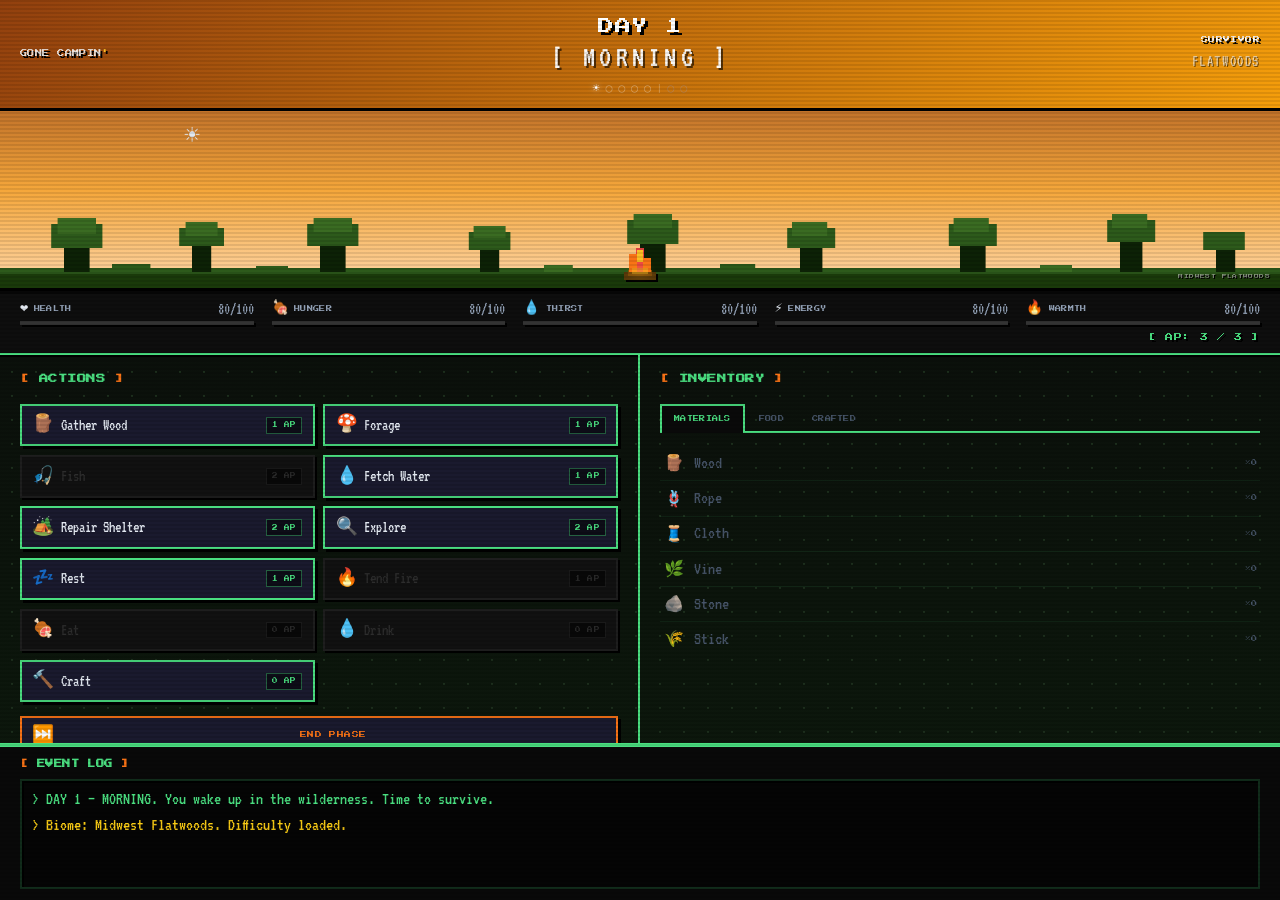
==== game.html @ c3da2e30 "Add pixel art scene banner between sky banner and stat bars Adds a 180px game-scene div showing biom" ====
<!DOCTYPE html>
<html lang="en">
<head>
  <meta charset="UTF-8" />
  <meta name="viewport" content="width=device-width, initial-scale=1.0" />
  <meta name="description" content="Gone Campin' — survive the wilderness, build a Signal Fire, get rescued." />
  <title>Gone Campin' — Survive</title>
  <link rel="stylesheet" href="styles.css" />
  <style>
    /* =========================================================
       GAME LAYOUT — page fills the viewport, no body scroll
       ========================================================= */
    html, body { height: 100%; overflow: hidden; }

    .game-shell {
      display: grid;
      grid-template-rows: auto auto auto 1fr auto;
      height: 100vh;
      overflow: hidden;
    }

    /* ── 1. SKY BANNER ──────────────────────────────────────── */
    #sky-banner {
      display: grid;
      grid-template-columns: 1fr auto 1fr;
      align-items: center;
      gap: 1rem;
      padding: 0.85rem 1.25rem;
      transition: background 1.5s ease;
      border-bottom: 3px solid #000;
      box-shadow: 0 3px 0 rgba(0,0,0,0.6);
      flex-shrink: 0;
    }

    .phase-morning   { background: linear-gradient(135deg, #92400e 0%, #f59e0b 100%); }
    .phase-afternoon { background: linear-gradient(135deg, #1d4ed8 0%, #3b82f6 100%); }
    .phase-dusk      { background: linear-gradient(135deg, #9a3412 0%, #ea580c 100%); }
    .phase-night     { background: linear-gradient(135deg, #020617 0%, #0f172a 100%); }

    .banner-left {
      display: flex;
      flex-direction: column;
      gap: 0.15rem;
    }

    .banner-game-title {
      font-family: var(--font-pixel);
      font-size: 0.45rem;
      color: rgba(255,255,255,0.85);
      text-shadow: 2px 2px 0 #000;
      line-height: 2;
      letter-spacing: 0.06em;
    }

    .banner-game-title .flame {
      color: #fbbf24;
    }

    .banner-center {
      text-align: center;
    }

    #day-counter {
      font-family: var(--font-pixel);
      font-size: clamp(0.65rem, 1.8vw, 1rem);
      color: #fff;
      text-shadow: 3px 3px 0 #000;
      line-height: 1.6;
      letter-spacing: 0.06em;
    }

    #phase-label {
      font-family: var(--font-terminal);
      font-size: clamp(1.3rem, 3vw, 1.9rem);
      color: rgba(255,255,255,0.95);
      letter-spacing: 0.14em;
      text-shadow: 2px 2px 0 rgba(0,0,0,0.6);
      line-height: 1.2;
      margin-bottom: 0.4rem;
    }

    /* Phase arc — 7 dots */
    .phase-arc {
      display: flex;
      align-items: center;
      justify-content: center;
      gap: 0.35rem;
    }

    .arc-dot {
      font-size: 0.75rem;
      line-height: 1;
      color: rgba(255,255,255,0.35);
      transition: color 0.4s, text-shadow 0.4s;
      user-select: none;
    }

    .arc-dot.active {
      color: #fff;
      text-shadow: 0 0 6px rgba(255,255,255,0.7);
    }

    .arc-dot--night {
      color: rgba(148, 163, 220, 0.3);
    }

    .arc-dot--night.active {
      color: #c7d2fe;
      text-shadow: 0 0 8px rgba(199, 210, 254, 0.6);
    }

    .arc-separator {
      color: rgba(255,255,255,0.25);
      font-size: 0.75rem;
      line-height: 1;
      font-family: var(--font-terminal);
      user-select: none;
    }

    .banner-right {
      display: flex;
      flex-direction: column;
      align-items: flex-end;
      gap: 0.1rem;
    }

    #survivor-display {
      font-family: var(--font-pixel);
      font-size: 0.42rem;
      color: #fff;
      text-shadow: 2px 2px 0 #000;
      line-height: 2;
      letter-spacing: 0.06em;
    }

    #biome-display {
      font-family: var(--font-terminal);
      font-size: 1rem;
      color: rgba(255,255,255,0.65);
      letter-spacing: 0.1em;
      text-shadow: 1px 1px 0 rgba(0,0,0,0.5);
    }

    /* ── 2. STAT BARS ROW ───────────────────────────────────── */
    .stats-row {
      background: #0e0e0e;
      border-bottom: 2px solid var(--border-green);
      box-shadow: 0 2px 0 #000;
      padding: 0.65rem 1.25rem 0.5rem;
      display: flex;
      flex-direction: column;
      gap: 0.3rem;
      flex-shrink: 0;
    }

    .stats-bars {
      display: grid;
      grid-template-columns: repeat(5, 1fr);
      gap: 0.6rem 1.1rem;
    }

    .stat-item {
      display: flex;
      flex-direction: column;
      gap: 0.22rem;
    }

    .stat-item__header {
      display: flex;
      align-items: center;
      gap: 0.35rem;
    }

    .stat-item__icon {
      font-size: 0.85rem;
      line-height: 1;
      flex-shrink: 0;
    }

    .stat-item__label {
      font-family: var(--font-pixel);
      font-size: 0.38rem;
      color: var(--text-muted);
      letter-spacing: 0.05em;
      line-height: 2;
      flex: 1;
    }

    .stat-item__value {
      font-family: var(--font-terminal);
      font-size: 1rem;
      color: var(--text-muted);
      white-space: nowrap;
      line-height: 1;
    }

    /* Critical state: flashing bar + red value */
    .stat-critical .stat-bar__fill {
      animation: stat-flash 0.5s steps(1) infinite;
    }

    .stat-critical .stat-item__value {
      color: var(--pixel-red);
      animation: stat-flash 0.5s steps(1) infinite;
    }

    @keyframes stat-flash {
      0%, 100% { opacity: 1; }
      50%       { opacity: 0.2; }
    }

    /* AP Counter */
    .ap-row {
      display: flex;
      justify-content: flex-end;
      align-items: center;
      gap: 0.75rem;
    }

    #ap-counter {
      font-family: var(--font-pixel);
      font-size: 0.5rem;
      color: var(--pixel-green);
      letter-spacing: 0.08em;
      line-height: 2;
      text-shadow: 2px 2px 0 #000;
    }

    /* ── 3. MAIN GAME AREA ──────────────────────────────────── */
    .game-main {
      display: grid;
      grid-template-columns: 1fr 1fr;
      min-height: 0; /* allow shrink inside grid */
      border-bottom: 2px solid var(--border-green);
      overflow: hidden;
    }

    .actions-panel,
    .inventory-panel {
      padding: 1rem 1.25rem;
      overflow-y: auto;
    }

    .actions-panel {
      border-right: 2px solid var(--border-green);
    }

    /* Custom scrollbar */
    .actions-panel::-webkit-scrollbar,
    .inventory-panel::-webkit-scrollbar {
      width: 4px;
    }

    .actions-panel::-webkit-scrollbar-track,
    .inventory-panel::-webkit-scrollbar-track {
      background: #0a0a0a;
    }

    .actions-panel::-webkit-scrollbar-thumb,
    .inventory-panel::-webkit-scrollbar-thumb {
      background: var(--pixel-green);
      border-radius: 0;
    }

    /* Panel headers */
    .panel-header {
      font-family: var(--font-pixel);
      font-size: 0.58rem;
      color: var(--pixel-green);
      line-height: 1.8;
      letter-spacing: 0.05em;
      margin-bottom: 1rem;
    }

    .panel-header::before { content: '[ '; color: var(--pixel-orange); }
    .panel-header::after  { content: ' ]'; color: var(--pixel-orange); }

    /* ── Action Buttons ─────────────────────────────────────── */
    .actions-grid {
      display: grid;
      grid-template-columns: 1fr 1fr;
      gap: 0.55rem;
    }

    .action-btn {
      background: var(--bg-card);
      border: 2px solid var(--border-green);
      border-radius: 0;
      color: var(--text-primary);
      cursor: pointer;
      font-family: var(--font-terminal);
      font-size: 1rem;
      padding: 0.55rem 0.65rem;
      box-shadow: 3px 3px 0 #000;
      transition: border-color 0.08s, box-shadow 0.08s, transform 0.07s;
      display: flex;
      align-items: center;
      gap: 0.4rem;
      text-align: left;
      width: 100%;
      position: relative;
    }

    .action-btn:hover:not(:disabled) {
      border-color: var(--pixel-orange);
      box-shadow: 3px 3px 0 var(--pixel-orange);
    }

    .action-btn:active:not(:disabled) {
      transform: translate(2px, 2px);
      box-shadow: 1px 1px 0 #000;
    }

    .action-btn:disabled {
      background: #111;
      color: #2d2d2d;
      border-color: #1e1e1e;
      box-shadow: 2px 2px 0 #000;
      cursor: not-allowed;
    }

    .action-btn__icon {
      font-size: 1.1rem;
      line-height: 1;
      flex-shrink: 0;
    }

    .action-btn__label {
      flex: 1;
      font-family: var(--font-terminal);
      font-size: 1rem;
      line-height: 1.3;
    }

    .action-btn__ap {
      font-family: var(--font-pixel);
      font-size: 0.35rem;
      background: rgba(0,0,0,0.5);
      color: var(--pixel-green);
      border: 1px solid rgba(74, 222, 128, 0.4);
      padding: 0.15rem 0.3rem;
      line-height: 1.8;
      white-space: nowrap;
      letter-spacing: 0.04em;
      flex-shrink: 0;
    }

    .action-btn:disabled .action-btn__ap {
      color: #2a2a2a;
      border-color: #1a1a1a;
    }

    /* Tooltip on disabled buttons */
    .action-btn[data-tooltip]:hover::after {
      content: attr(data-tooltip);
      position: absolute;
      bottom: calc(100% + 5px);
      left: 50%;
      transform: translateX(-50%);
      background: #0a0a0a;
      color: var(--pixel-orange);
      font-family: var(--font-terminal);
      font-size: 0.95rem;
      padding: 0.3rem 0.65rem;
      border: 1px solid var(--pixel-orange);
      white-space: nowrap;
      z-index: 100;
      pointer-events: none;
      line-height: 1.5;
    }

    /* Night-only badge */
    .action-btn__note {
      font-family: var(--font-terminal);
      font-size: 0.78rem;
      color: var(--text-dim);
      white-space: nowrap;
      line-height: 1;
    }

    /* ── Inventory Tabs ─────────────────────────────────────── */
    .inv-tabs {
      display: flex;
      border-bottom: 2px solid var(--border-green);
      margin-bottom: 0.85rem;
      gap: 0;
    }

    .inv-tab {
      font-family: var(--font-pixel);
      font-size: 0.38rem;
      padding: 0.45rem 0.75rem;
      color: var(--text-dim);
      cursor: pointer;
      background: transparent;
      border: 2px solid transparent;
      border-bottom: none;
      border-radius: 0;
      letter-spacing: 0.05em;
      line-height: 2;
      transition: color 0.1s, border-color 0.1s, background 0.1s;
      margin-bottom: -2px;
    }

    .inv-tab:hover:not(.active) {
      color: var(--pixel-orange);
    }

    .inv-tab.active {
      color: var(--pixel-green);
      border-color: var(--border-green);
      border-bottom-color: var(--bg-deep);
      background: var(--bg-deep);
    }

    .inv-pane {
      display: none;
    }

    .inv-pane.active {
      display: block;
    }

    /* Inventory items */
    .inv-item {
      display: flex;
      align-items: center;
      gap: 0.55rem;
      padding: 0.3rem 0.2rem;
      border-bottom: 1px solid rgba(74, 222, 128, 0.08);
    }

    .inv-item:last-child {
      border-bottom: none;
    }

    .inv-item__icon {
      font-size: 1rem;
      width: 1.4rem;
      text-align: center;
      flex-shrink: 0;
      line-height: 1;
    }

    .inv-item__name {
      font-family: var(--font-terminal);
      font-size: 1.1rem;
      flex: 1;
      color: var(--text-dim);
      line-height: 1.4;
    }

    .inv-item__count {
      font-family: var(--font-pixel);
      font-size: 0.38rem;
      color: var(--text-dim);
      line-height: 2;
      min-width: 2.5rem;
      text-align: right;
    }

    .inv-item--stocked .inv-item__name  { color: var(--pixel-green); }
    .inv-item--stocked .inv-item__count { color: var(--pixel-green); }

    /* ── 4. EVENT LOG ───────────────────────────────────────── */
    .event-log-section {
      background: #090909;
      border-top: 2px solid var(--border-green);
      padding: 0.6rem 1.25rem 0.7rem;
      flex-shrink: 0;
    }

    .event-log-header {
      font-family: var(--font-pixel);
      font-size: 0.52rem;
      color: var(--pixel-green);
      line-height: 1.8;
      letter-spacing: 0.05em;
      margin-bottom: 0.45rem;
    }

    .event-log-header::before { content: '[ '; color: var(--pixel-orange); }
    .event-log-header::after  { content: ' ]'; color: var(--pixel-orange); }

    #event-log {
      height: 110px;
      overflow-y: auto;
      padding: 0.4rem 0.6rem;
      background: #050505;
      border: 2px solid rgba(74, 222, 128, 0.18);
      box-shadow: inset 2px 2px 0 #000;
    }

    #event-log::-webkit-scrollbar { width: 4px; }
    #event-log::-webkit-scrollbar-track { background: #0a0a0a; }
    #event-log::-webkit-scrollbar-thumb { background: var(--pixel-green); border-radius: 0; }

    .log-entry {
      font-family: var(--font-terminal);
      font-size: 1.1rem;
      line-height: 1.45;
      display: block;
    }

    .log-info    { color: #4ade80; }
    .log-warning { color: #f97316; }
    .log-danger  { color: #ef4444; }
    .log-event   { color: #facc15; }
    .log-success { color: #86efac; }

    /* ── CRAFT MODAL ────────────────────────────────────────── */
    #craft-modal {
      display: none;
      position: fixed;
      inset: 0;
      background: rgba(0, 0, 0, 0.88);
      z-index: 1000;
      align-items: center;
      justify-content: center;
      padding: 1.5rem;
    }

    .modal-box {
      background: var(--bg-card);
      border: 2px solid var(--border-green);
      border-radius: 0;
      box-shadow: 6px 6px 0 #000;
      width: 100%;
      max-width: 660px;
      max-height: 82vh;
      overflow-y: auto;
      padding: 1.5rem 1.75rem;
      position: relative;
    }

    .modal-box::-webkit-scrollbar { width: 4px; }
    .modal-box::-webkit-scrollbar-track { background: #0a0a0a; }
    .modal-box::-webkit-scrollbar-thumb { background: var(--pixel-green); border-radius: 0; }

    .modal-header {
      display: flex;
      align-items: center;
      justify-content: space-between;
      margin-bottom: 1.25rem;
      padding-bottom: 0.75rem;
      border-bottom: 2px solid var(--border-green);
    }

    .modal-title {
      font-family: var(--font-pixel);
      font-size: 0.6rem;
      color: var(--pixel-green);
      line-height: 1.8;
      letter-spacing: 0.05em;
    }

    .modal-title::before { content: '[ '; color: var(--pixel-orange); }
    .modal-title::after  { content: ' ]'; color: var(--pixel-orange); }

    .modal-close {
      font-family: var(--font-pixel);
      font-size: 0.4rem;
      color: var(--pixel-red);
      background: transparent;
      border: 1px solid var(--pixel-red);
      border-radius: 0;
      padding: 0.3rem 0.6rem;
      cursor: pointer;
      letter-spacing: 0.05em;
      line-height: 1.8;
      transition: background 0.1s, color 0.1s;
    }

    .modal-close:hover {
      background: var(--pixel-red);
      color: #fff;
    }

    .modal-close:active {
      transform: translate(1px, 1px);
    }

    /* Recipe grid */
    .recipe-grid {
      display: grid;
      grid-template-columns: repeat(2, 1fr);
      gap: 0.85rem;
    }

    .recipe-card {
      background: var(--bg-deep);
      border: 2px solid rgba(74, 222, 128, 0.25);
      border-radius: 0;
      padding: 0.9rem 1rem;
      box-shadow: 3px 3px 0 #000;
      display: flex;
      flex-direction: column;
      gap: 0.55rem;
    }

    .recipe-card--signal-fire {
      border-color: var(--pixel-yellow);
      box-shadow: 3px 3px 0 var(--pixel-yellow);
    }

    .recipe-card--unavailable {
      opacity: 0.4;
    }

    .recipe-card__result {
      font-family: var(--font-pixel);
      font-size: 0.45rem;
      color: var(--pixel-green);
      line-height: 1.9;
      letter-spacing: 0.04em;
    }

    .recipe-card--signal-fire .recipe-card__result {
      color: var(--pixel-yellow);
    }

    .recipe-card__ingredients {
      font-family: var(--font-terminal);
      font-size: 1.05rem;
      color: var(--text-muted);
      line-height: 1.55;
    }

    .recipe-card__arrow {
      color: var(--pixel-orange);
    }

    .recipe-card__output {
      color: var(--pixel-green);
    }

    .recipe-craft-btn {
      font-family: var(--font-pixel);
      font-size: 0.38rem;
      background: var(--pixel-green);
      color: #000;
      border: 1px solid #000;
      border-radius: 0;
      padding: 0.4rem 0.75rem;
      cursor: pointer;
      box-shadow: 2px 2px 0 #000;
      letter-spacing: 0.05em;
      line-height: 1.8;
      transition: background 0.08s, transform 0.07s;
      align-self: flex-start;
    }

    .recipe-craft-btn:hover:not(:disabled) { background: var(--pixel-orange); }

    .recipe-craft-btn:active:not(:disabled) {
      transform: translate(1px, 1px);
      box-shadow: 1px 1px 0 #000;
    }

    .recipe-craft-btn:disabled {
      background: #1a1a1a;
      color: #333;
      border-color: #222;
      cursor: not-allowed;
      box-shadow: none;
    }

    /* ── DEATH SCREEN ───────────────────────────────────────── */
    #death-screen {
      display: none;
      position: fixed;
      inset: 0;
      background: #0a0a0a;
      z-index: 2000;
      flex-direction: column;
      align-items: center;
      justify-content: center;
      text-align: center;
      padding: 2rem;
      gap: 0.6rem;
    }

    .tombstone-art {
      font-family: var(--font-terminal);
      font-size: 1.35rem;
      color: var(--text-dim);
      line-height: 1.2;
      margin-bottom: 1rem;
      letter-spacing: 0.05em;
      text-shadow: 0 0 12px rgba(71, 85, 105, 0.4);
    }

    .death-title {
      font-family: var(--font-pixel);
      font-size: clamp(0.65rem, 2.5vw, 1rem);
      color: var(--pixel-red);
      text-shadow: 4px 4px 0 #000;
      line-height: 1.6;
      margin-bottom: 0.8rem;
      letter-spacing: 0.06em;
    }

    .death-stat {
      font-family: var(--font-terminal);
      font-size: 1.35rem;
      color: var(--text-muted);
      line-height: 1.55;
      letter-spacing: 0.06em;
    }

    .death-stat span {
      color: var(--text-primary);
    }

    .death-quip {
      font-family: var(--font-terminal);
      font-size: 1.25rem;
      color: var(--text-dim);
      font-style: italic;
      margin: 0.8rem 0 1.4rem;
      max-width: 420px;
    }

    /* ── WIN SCREEN ─────────────────────────────────────────── */
    #win-screen {
      display: none;
      position: fixed;
      inset: 0;
      background: #0a0a0a;
      z-index: 2000;
      flex-direction: column;
      align-items: center;
      justify-content: center;
      text-align: center;
      padding: 2rem;
      gap: 0.6rem;
    }

    .win-helicopter {
      font-size: 3.5rem;
      line-height: 1;
      margin-bottom: 0.5rem;
      animation: heli-hover 2s ease-in-out infinite;
    }

    @keyframes heli-hover {
      0%, 100% { transform: translateY(0); }
      50%       { transform: translateY(-8px); }
    }

    .win-title {
      font-family: var(--font-pixel);
      font-size: clamp(0.75rem, 3vw, 1.2rem);
      color: var(--pixel-green);
      text-shadow: 4px 4px 0 #000, 0 0 24px rgba(74, 222, 128, 0.35);
      line-height: 1.6;
      letter-spacing: 0.06em;
      margin-bottom: 0.8rem;
    }

    .win-stat {
      font-family: var(--font-terminal);
      font-size: 1.35rem;
      color: var(--text-muted);
      line-height: 1.55;
      letter-spacing: 0.06em;
    }

    .win-stat span {
      color: var(--pixel-green);
    }

    .achievement-grid {
      display: flex;
      flex-wrap: wrap;
      gap: 0.45rem;
      justify-content: center;
      margin: 1.2rem 0;
      max-width: 480px;
    }

    .achievement-slot {
      width: 54px;
      height: 54px;
      background: #111;
      border: 2px solid #1e1e1e;
      box-shadow: 2px 2px 0 #000;
    }

    /* Shared overlay button row */
    .overlay-buttons {
      display: flex;
      gap: 1rem;
      justify-content: center;
      flex-wrap: wrap;
      margin-top: 1.4rem;
    }

    .overlay-buttons .btn-primary,
    .overlay-buttons .btn-danger {
      font-size: 0.52rem;
      padding: 0.9rem 1.8rem;
    }

    /* ── ACHIEVEMENT TOAST ──────────────────────────────────── */
    #achievement-toast {
      display: none;
      position: fixed;
      bottom: 1.5rem;
      right: 1.5rem;
      background: var(--bg-card);
      border: 2px solid var(--pixel-yellow);
      border-radius: 0;
      box-shadow: 4px 4px 0 #000;
      padding: 0.9rem 1.1rem;
      z-index: 3000;
      min-width: 260px;
      max-width: 340px;
      align-items: flex-start;
      gap: 0.75rem;
    }

    #achievement-toast.toast-show {
      display: flex;
      animation: toast-slide-up 0.25s steps(5) forwards,
                 toast-fade-out 0.4s 3.6s forwards;
    }

    @keyframes toast-slide-up {
      from { transform: translateY(16px); opacity: 0; }
      to   { transform: translateY(0);    opacity: 1; }
    }

    @keyframes toast-fade-out {
      from { opacity: 1; }
      to   { opacity: 0; pointer-events: none; }
    }

    .toast-medal {
      font-size: 1.5rem;
      line-height: 1;
      flex-shrink: 0;
      margin-top: 0.1rem;
    }

    .toast-content { flex: 1; }

    .toast-title {
      font-family: var(--font-pixel);
      font-size: 0.4rem;
      color: var(--pixel-yellow);
      line-height: 2;
      letter-spacing: 0.05em;
      margin-bottom: 0.15rem;
    }

    .toast-desc {
      font-family: var(--font-terminal);
      font-size: 1rem;
      color: var(--text-muted);
      line-height: 1.45;
    }

    /* ── RESPONSIVE ─────────────────────────────────────────── */
    @media (max-width: 700px) {
      html, body { overflow: auto; }

      .game-shell {
        height: auto;
        overflow: visible;
      }

      #sky-banner {
        grid-template-columns: 1fr;
        grid-template-rows: auto auto auto;
        text-align: center;
      }

      .banner-left  { align-items: center; }
      .banner-right { align-items: center; }

      .stats-bars {
        grid-template-columns: repeat(2, 1fr);
        gap: 0.5rem 1rem;
      }

      /* 5th stat spans both columns */
      .stat-item:nth-child(5) {
        grid-column: 1 / -1;
      }

      .game-main {
        grid-template-columns: 1fr;
        overflow: visible;
      }

      .actions-panel {
        border-right: none;
        border-bottom: 2px solid var(--border-green);
        overflow: visible;
      }

      .inventory-panel { overflow: visible; }

      #event-log { height: 130px; }

      .recipe-grid { grid-template-columns: 1fr; }
    }

    @media (min-width: 701px) and (max-width: 960px) {
      .actions-grid {
        grid-template-columns: 1fr;
      }

      .stats-bars {
        gap: 0.5rem 0.75rem;
      }
    }

    /* ── 2. SCENE BANNER ────────────────────────────────────── */
    #game-scene {
      position: relative;
      height: 180px;
      overflow: hidden;
      border-bottom: 3px solid #000;
      box-shadow: 0 3px 0 rgba(0,0,0,0.5);
      flex-shrink: 0;
      transition: background 1.5s ease;
    }

    #game-scene.phase-morning   { background: linear-gradient(180deg, #c2732a 0%, #f5a73b 45%, #fed7aa 100%); }
    #game-scene.phase-afternoon { background: linear-gradient(180deg, #1a4ed8 0%, #3b82f6 55%, #bfdbfe 100%); }
    #game-scene.phase-dusk      { background: linear-gradient(180deg, #7c2212 0%, #d04a0a 50%, #fbbf24 100%); }
    #game-scene.phase-night     { background: linear-gradient(180deg, #020617 0%, #0f172a 65%, #1e3a5f 100%); }

    #sun-moon {
      position: absolute;
      top: 12px;
      font-size: 26px;
      line-height: 1;
      width: 32px;
      text-align: center;
      transform: translateX(-50%);
      transition: left 1.5s ease;
      user-select: none;
      z-index: 12;
      image-rendering: pixelated;
    }

    .biome-layer {
      position: absolute;
      bottom: 0;
      left: 0;
      width: 100%;
      height: 80px;
      display: none;
    }

    .biome-layer.active { display: block; }

    #campfire-sprite {
      position: absolute;
      bottom: 8px;
      left: 50%;
      transform: translateX(-50%);
      width: 48px;
      height: 56px;
      z-index: 10;
    }

    #night-overlay {
      position: absolute;
      inset: 0;
      background: rgba(2,6,23,0.55);
      display: none;
      pointer-events: none;
      z-index: 5;
    }

    .star {
      position: absolute;
      width: 2px;
      height: 2px;
      background: #fff;
      box-shadow: 0 0 2px rgba(255,255,255,0.9);
    }

    #rain-effect,
    #snow-effect {
      position: absolute;
      inset: 0;
      display: none;
      pointer-events: none;
      z-index: 6;
      overflow: hidden;
    }

    .raindrop {
      position: absolute;
      width: 2px;
      height: 12px;
      background: rgba(96,165,250,0.55);
      animation: rain-fall linear infinite;
    }

    @keyframes rain-fall {
      0%   { transform: translateY(-20px); }
      100% { transform: translateY(200px); }
    }

    .snowflake {
      position: absolute;
      width: 4px;
      height: 4px;
      background: rgba(255,255,255,0.85);
      animation: snow-drift linear infinite;
    }

    @keyframes snow-drift {
      0%   { transform: translateY(-10px) translateX(0); }
      50%  { transform: translateY(90px)  translateX(8px); }
      100% { transform: translateY(190px) translateX(-4px); }
    }

    @keyframes smoke-rise {
      0%   { transform: translateY(0)     translateX(0);   opacity: 0.6; }
      100% { transform: translateY(-40px) translateX(8px); opacity: 0;   }
    }

    #biome-scene-label {
      position: absolute;
      bottom: 6px;
      right: 10px;
      font-family: var(--font-pixel);
      font-size: 0.3rem;
      color: rgba(255,255,255,0.45);
      letter-spacing: 0.08em;
      text-transform: uppercase;
      text-shadow: 1px 1px 0 #000;
      pointer-events: none;
      z-index: 15;
      line-height: 2;
    }

    @media (max-width: 700px) {
      #game-scene { height: 120px; }
    }
  </style>
</head>
<body>

<div class="game-shell">

  <!-- ═══════════════════════════════════════════════════════
       1. SKY BANNER
       ═══════════════════════════════════════════════════════ -->
  <header id="sky-banner" class="sky-banner phase-morning" aria-label="Game status banner">

    <div class="banner-left">
      <span class="banner-game-title">GONE CAMPIN<span class="flame">'</span></span>
    </div>

    <div class="banner-center">
      <div id="day-counter" aria-label="Current day">DAY 1</div>
      <div id="phase-label" aria-label="Current phase">[ MORNING ]</div>
      <div class="phase-arc" role="img" aria-label="Time-of-day arc: morning">
        <!-- Positions 1–5 = day  |  6–7 = night -->
        <span class="arc-dot active"         data-pos="1" title="Dawn">☀️</span>
        <span class="arc-dot"                data-pos="2" title="Morning">○</span>
        <span class="arc-dot"                data-pos="3" title="Afternoon">○</span>
        <span class="arc-dot"                data-pos="4" title="Late Afternoon">○</span>
        <span class="arc-dot"                data-pos="5" title="Dusk">○</span>
        <span class="arc-separator"          aria-hidden="true">|</span>
        <span class="arc-dot arc-dot--night" data-pos="6" title="Evening">○</span>
        <span class="arc-dot arc-dot--night" data-pos="7" title="Midnight">○</span>
      </div>
    </div>

    <div class="banner-right">
      <span id="survivor-display" aria-label="Survivor name">SURVIVOR</span>
      <span id="biome-display"    aria-label="Current biome">UNKNOWN</span>
    </div>

  </header>

  <!-- ═══════════════════════════════════════════════════════
       2. SCENE BANNER (pixel art landscape)
       ═══════════════════════════════════════════════════════ -->
  <div id="game-scene" class="phase-morning" aria-hidden="true">

    <div id="sun-moon">☀️</div>

    <!-- Midwest Flatwoods -->
    <svg class="biome-layer active" id="biome-flatwoods" viewBox="0 0 800 80" preserveAspectRatio="none">
      <rect x="0" y="64" width="800" height="16" fill="#1a3a0a"/>
      <rect x="0" y="60" width="800" height="6"  fill="#2d5a1b"/>
      <rect x="40"  y="24" width="16" height="40" fill="#0d2206"/>
      <rect x="32"  y="16" width="32" height="24" fill="#2d5a1b"/>
      <rect x="36"  y="10" width="24" height="16" fill="#3a6b22"/>
      <rect x="120" y="32" width="12" height="32" fill="#0d2206"/>
      <rect x="112" y="20" width="28" height="18" fill="#2d5a1b"/>
      <rect x="116" y="14" width="20" height="14" fill="#3a6b22"/>
      <rect x="200" y="28" width="16" height="36" fill="#0d2206"/>
      <rect x="192" y="16" width="32" height="22" fill="#2d5a1b"/>
      <rect x="196" y="10" width="24" height="14" fill="#3a6b22"/>
      <rect x="300" y="36" width="12" height="28" fill="#0d2206"/>
      <rect x="293" y="24" width="26" height="18" fill="#2d5a1b"/>
      <rect x="296" y="18" width="20" height="12" fill="#3a6b22"/>
      <rect x="400" y="24" width="16" height="40" fill="#0d2206"/>
      <rect x="392" y="12" width="32" height="24" fill="#2d5a1b"/>
      <rect x="396" y="6"  width="24" height="14" fill="#3a6b22"/>
      <rect x="500" y="32" width="14" height="32" fill="#0d2206"/>
      <rect x="492" y="20" width="30" height="20" fill="#2d5a1b"/>
      <rect x="495" y="14" width="22" height="14" fill="#3a6b22"/>
      <rect x="600" y="28" width="16" height="36" fill="#0d2206"/>
      <rect x="593" y="16" width="30" height="22" fill="#2d5a1b"/>
      <rect x="596" y="10" width="22" height="14" fill="#3a6b22"/>
      <rect x="700" y="24" width="14" height="40" fill="#0d2206"/>
      <rect x="692" y="12" width="30" height="22" fill="#2d5a1b"/>
      <rect x="695" y="6"  width="22" height="14" fill="#3a6b22"/>
      <rect x="760" y="36" width="12" height="28" fill="#0d2206"/>
      <rect x="752" y="24" width="26" height="18" fill="#2d5a1b"/>
      <rect x="70"  y="56" width="24" height="8" fill="#2d5a1b"/>
      <rect x="160" y="58" width="20" height="6" fill="#2d5a1b"/>
      <rect x="340" y="57" width="18" height="7" fill="#3a6b22"/>
      <rect x="450" y="56" width="22" height="8" fill="#2d5a1b"/>
      <rect x="650" y="57" width="20" height="7" fill="#3a6b22"/>
    </svg>

    <!-- Mountain Forest -->
    <svg class="biome-layer" id="biome-mountain" viewBox="0 0 800 80" preserveAspectRatio="none">
      <rect x="0"   y="64" width="800" height="16" fill="#2a2a2a"/>
      <rect x="0"   y="32" width="16"  height="32" fill="#3a3a3a"/>
      <rect x="16"  y="24" width="16"  height="40" fill="#3a3a3a"/>
      <rect x="32"  y="16" width="16"  height="48" fill="#4a4a4a"/>
      <rect x="48"  y="24" width="16"  height="40" fill="#3a3a3a"/>
      <rect x="64"  y="32" width="16"  height="32" fill="#2a2a2a"/>
      <rect x="80"  y="40" width="24"  height="24" fill="#2a2a2a"/>
      <rect x="104" y="28" width="16"  height="36" fill="#3a3a3a"/>
      <rect x="120" y="20" width="24"  height="44" fill="#4a4a4a"/>
      <rect x="144" y="12" width="24"  height="52" fill="#5a5a5a"/>
      <rect x="168" y="20" width="16"  height="44" fill="#4a4a4a"/>
      <rect x="184" y="32" width="16"  height="32" fill="#3a3a3a"/>
      <rect x="200" y="40" width="24"  height="24" fill="#2a2a2a"/>
      <rect x="240" y="28" width="24"  height="36" fill="#3a3a3a"/>
      <rect x="264" y="16" width="32"  height="48" fill="#5a5a5a"/>
      <rect x="296" y="28" width="24"  height="36" fill="#4a4a4a"/>
      <rect x="320" y="40" width="32"  height="24" fill="#2a2a2a"/>
      <rect x="360" y="32" width="24"  height="32" fill="#3a3a3a"/>
      <rect x="384" y="16" width="32"  height="48" fill="#5a5a5a"/>
      <rect x="416" y="24" width="24"  height="40" fill="#4a4a4a"/>
      <rect x="440" y="32" width="16"  height="32" fill="#3a3a3a"/>
      <rect x="460" y="40" width="32"  height="24" fill="#2a2a2a"/>
      <rect x="496" y="24" width="24"  height="40" fill="#3a3a3a"/>
      <rect x="520" y="12" width="32"  height="52" fill="#5a5a5a"/>
      <rect x="552" y="24" width="24"  height="40" fill="#4a4a4a"/>
      <rect x="576" y="32" width="24"  height="32" fill="#3a3a3a"/>
      <rect x="600" y="40" width="24"  height="24" fill="#2a2a2a"/>
      <rect x="624" y="28" width="24"  height="36" fill="#3a3a3a"/>
      <rect x="648" y="16" width="32"  height="48" fill="#5a5a5a"/>
      <rect x="680" y="24" width="24"  height="40" fill="#4a4a4a"/>
      <rect x="704" y="32" width="24"  height="32" fill="#3a3a3a"/>
      <rect x="728" y="40" width="32"  height="24" fill="#2a2a2a"/>
      <rect x="760" y="32" width="16"  height="32" fill="#3a3a3a"/>
      <rect x="776" y="40" width="24"  height="24" fill="#2a2a2a"/>
      <!-- Snow caps -->
      <rect x="32"  y="16" width="16"  height="8" fill="#e2e8f0"/>
      <rect x="144" y="12" width="24"  height="8" fill="#e2e8f0"/>
      <rect x="264" y="16" width="32"  height="8" fill="#e2e8f0"/>
      <rect x="384" y="16" width="32"  height="8" fill="#e2e8f0"/>
      <rect x="520" y="12" width="32"  height="8" fill="#e2e8f0"/>
      <rect x="648" y="16" width="32"  height="8" fill="#e2e8f0"/>
      <!-- Valley pines -->
      <rect x="88"  y="40" width="8"   height="24" fill="#1a3a0a"/>
      <rect x="84"  y="32" width="16"  height="16" fill="#2d5a1b"/>
      <rect x="216" y="44" width="8"   height="20" fill="#1a3a0a"/>
      <rect x="212" y="36" width="16"  height="16" fill="#2d5a1b"/>
      <rect x="336" y="44" width="8"   height="20" fill="#1a3a0a"/>
      <rect x="332" y="36" width="16"  height="16" fill="#2d5a1b"/>
      <rect x="452" y="44" width="8"   height="20" fill="#1a3a0a"/>
      <rect x="448" y="36" width="16"  height="16" fill="#2d5a1b"/>
    </svg>

    <!-- Snowy Tundra -->
    <svg class="biome-layer" id="biome-tundra" viewBox="0 0 800 80" preserveAspectRatio="none">
      <rect x="0"   y="56" width="800" height="24" fill="#c8d8e8"/>
      <rect x="0"   y="58" width="800" height="4"  fill="#e2e8f0"/>
      <!-- Snow drifts -->
      <rect x="40"  y="48" width="80"  height="16" fill="#d8e8f0"/>
      <rect x="60"  y="44" width="40"  height="12" fill="#e2e8f0"/>
      <rect x="180" y="50" width="60"  height="14" fill="#d8e8f0"/>
      <rect x="200" y="46" width="24"  height="12" fill="#e2e8f0"/>
      <rect x="320" y="48" width="72"  height="16" fill="#d8e8f0"/>
      <rect x="344" y="44" width="32"  height="12" fill="#e2e8f0"/>
      <rect x="500" y="50" width="56"  height="14" fill="#d8e8f0"/>
      <rect x="518" y="46" width="24"  height="12" fill="#e2e8f0"/>
      <rect x="650" y="48" width="80"  height="16" fill="#d8e8f0"/>
      <rect x="672" y="44" width="40"  height="12" fill="#e2e8f0"/>
      <!-- Dead bare trees -->
      <rect x="20"  y="20" width="4"   height="40" fill="#4a3a2a"/>
      <rect x="10"  y="28" width="14"  height="4"  fill="#4a3a2a"/>
      <rect x="14"  y="22" width="10"  height="4"  fill="#4a3a2a"/>
      <rect x="140" y="24" width="4"   height="36" fill="#4a3a2a"/>
      <rect x="130" y="30" width="16"  height="4"  fill="#4a3a2a"/>
      <rect x="134" y="24" width="10"  height="4"  fill="#4a3a2a"/>
      <rect x="260" y="28" width="4"   height="32" fill="#4a3a2a"/>
      <rect x="248" y="34" width="18"  height="4"  fill="#4a3a2a"/>
      <rect x="440" y="20" width="4"   height="40" fill="#4a3a2a"/>
      <rect x="428" y="28" width="16"  height="4"  fill="#4a3a2a"/>
      <rect x="432" y="22" width="12"  height="4"  fill="#4a3a2a"/>
      <rect x="600" y="24" width="4"   height="36" fill="#4a3a2a"/>
      <rect x="590" y="32" width="16"  height="4"  fill="#4a3a2a"/>
      <rect x="740" y="20" width="4"   height="40" fill="#4a3a2a"/>
      <rect x="728" y="28" width="16"  height="4"  fill="#4a3a2a"/>
      <!-- Frozen rocks -->
      <rect x="100" y="56" width="16"  height="8"  fill="#7a8a9a"/>
      <rect x="350" y="56" width="12"  height="8"  fill="#7a8a9a"/>
      <rect x="570" y="58" width="16"  height="6"  fill="#7a8a9a"/>
      <rect x="700" y="56" width="12"  height="8"  fill="#7a8a9a"/>
    </svg>

    <!-- Coastal Rainforest -->
    <svg class="biome-layer" id="biome-rainforest" viewBox="0 0 800 80" preserveAspectRatio="none">
      <rect x="0" y="60" width="800" height="20" fill="#1a3a0a"/>
      <rect x="0" y="58" width="800" height="4"  fill="#2d5a1b"/>
      <!-- Tall dense canopy -->
      <rect x="0"   y="0"  width="24" height="64" fill="#0d2206"/>
      <rect x="0"   y="0"  width="44" height="18" fill="#2d5a1b"/>
      <rect x="0"   y="10" width="52" height="12" fill="#1a4010"/>
      <rect x="64"  y="4"  width="24" height="60" fill="#0d2206"/>
      <rect x="52"  y="4"  width="44" height="18" fill="#3a6b22"/>
      <rect x="48"  y="14" width="50" height="12" fill="#2d5a1b"/>
      <rect x="136" y="0"  width="20" height="64" fill="#0d2206"/>
      <rect x="124" y="0"  width="40" height="20" fill="#2d5a1b"/>
      <rect x="120" y="12" width="48" height="14" fill="#3a6b22"/>
      <rect x="208" y="8"  width="20" height="56" fill="#0d2206"/>
      <rect x="196" y="8"  width="36" height="18" fill="#2d5a1b"/>
      <rect x="192" y="18" width="46" height="12" fill="#1a4010"/>
      <rect x="280" y="0"  width="24" height="64" fill="#0d2206"/>
      <rect x="268" y="0"  width="44" height="20" fill="#3a6b22"/>
      <rect x="264" y="12" width="52" height="14" fill="#2d5a1b"/>
      <rect x="360" y="4"  width="20" height="60" fill="#0d2206"/>
      <rect x="348" y="4"  width="40" height="18" fill="#2d5a1b"/>
      <rect x="344" y="14" width="48" height="12" fill="#1a4010"/>
      <rect x="440" y="0"  width="24" height="64" fill="#0d2206"/>
      <rect x="428" y="0"  width="44" height="20" fill="#3a6b22"/>
      <rect x="424" y="12" width="52" height="14" fill="#2d5a1b"/>
      <rect x="520" y="8"  width="20" height="56" fill="#0d2206"/>
      <rect x="508" y="8"  width="40" height="18" fill="#2d5a1b"/>
      <rect x="504" y="18" width="46" height="12" fill="#1a4010"/>
      <rect x="592" y="0"  width="24" height="64" fill="#0d2206"/>
      <rect x="580" y="0"  width="44" height="20" fill="#3a6b22"/>
      <rect x="576" y="12" width="52" height="14" fill="#2d5a1b"/>
      <rect x="672" y="4"  width="20" height="60" fill="#0d2206"/>
      <rect x="660" y="4"  width="40" height="18" fill="#2d5a1b"/>
      <rect x="656" y="14" width="46" height="12" fill="#1a4010"/>
      <rect x="748" y="0"  width="24" height="64" fill="#0d2206"/>
      <rect x="740" y="0"  width="36" height="16" fill="#3a6b22"/>
      <!-- Undergrowth -->
      <rect x="30"  y="56" width="30" height="8"  fill="#3a6b22"/>
      <rect x="104" y="58" width="24" height="6"  fill="#2d5a1b"/>
      <rect x="175" y="56" width="28" height="8"  fill="#3a6b22"/>
      <rect x="244" y="58" width="24" height="6"  fill="#2d5a1b"/>
      <rect x="326" y="56" width="28" height="8"  fill="#3a6b22"/>
      <rect x="406" y="58" width="24" height="6"  fill="#2d5a1b"/>
      <rect x="480" y="56" width="30" height="8"  fill="#3a6b22"/>
      <rect x="560" y="58" width="24" height="6"  fill="#2d5a1b"/>
      <rect x="636" y="56" width="28" height="8"  fill="#3a6b22"/>
      <rect x="716" y="58" width="24" height="6"  fill="#2d5a1b"/>
    </svg>

    <!-- High Desert -->
    <svg class="biome-layer" id="biome-desert" viewBox="0 0 800 80" preserveAspectRatio="none">
      <rect x="0"   y="56" width="800" height="24" fill="#a0622a"/>
      <!-- Dunes -->
      <rect x="0"   y="48" width="200" height="16" fill="#b87030"/>
      <rect x="40"  y="42" width="120" height="14" fill="#c8803a"/>
      <rect x="180" y="50" width="160" height="14" fill="#b87030"/>
      <rect x="220" y="44" width="80"  height="14" fill="#c8803a"/>
      <rect x="360" y="48" width="200" height="16" fill="#b87030"/>
      <rect x="400" y="42" width="120" height="14" fill="#c8803a"/>
      <rect x="540" y="50" width="160" height="14" fill="#b87030"/>
      <rect x="580" y="44" width="80"  height="14" fill="#c8803a"/>
      <rect x="720" y="48" width="80"  height="16" fill="#b87030"/>
      <!-- Cacti -->
      <rect x="80"  y="28" width="8"   height="36" fill="#2d6b1b"/>
      <rect x="70"  y="36" width="10"  height="6"  fill="#2d6b1b"/>
      <rect x="80"  y="34" width="20"  height="6"  fill="#2d6b1b"/>
      <rect x="220" y="24" width="8"   height="40" fill="#2d6b1b"/>
      <rect x="210" y="32" width="10"  height="6"  fill="#2d6b1b"/>
      <rect x="220" y="30" width="20"  height="6"  fill="#2d6b1b"/>
      <rect x="370" y="30" width="8"   height="34" fill="#2d6b1b"/>
      <rect x="360" y="38" width="10"  height="6"  fill="#2d6b1b"/>
      <rect x="370" y="36" width="20"  height="6"  fill="#2d6b1b"/>
      <rect x="510" y="26" width="8"   height="38" fill="#2d6b1b"/>
      <rect x="500" y="34" width="10"  height="6"  fill="#2d6b1b"/>
      <rect x="510" y="32" width="20"  height="6"  fill="#2d6b1b"/>
      <rect x="650" y="28" width="8"   height="36" fill="#2d6b1b"/>
      <rect x="640" y="36" width="10"  height="6"  fill="#2d6b1b"/>
      <rect x="650" y="34" width="20"  height="6"  fill="#2d6b1b"/>
      <rect x="750" y="32" width="8"   height="32" fill="#2d6b1b"/>
      <rect x="740" y="40" width="10"  height="6"  fill="#2d6b1b"/>
      <rect x="750" y="38" width="18"  height="6"  fill="#2d6b1b"/>
      <!-- Rocks -->
      <rect x="140" y="56" width="16"  height="8"  fill="#7a5030"/>
      <rect x="300" y="56" width="12"  height="8"  fill="#7a5030"/>
      <rect x="460" y="56" width="16"  height="8"  fill="#7a5030"/>
      <rect x="620" y="56" width="12"  height="8"  fill="#7a5030"/>
    </svg>

    <!-- Swamp / Bayou -->
    <svg class="biome-layer" id="biome-swamp" viewBox="0 0 800 80" preserveAspectRatio="none">
      <rect x="0"   y="60" width="800" height="20" fill="#1a2e1a"/>
      <!-- Murky pools -->
      <rect x="60"  y="60" width="120" height="8"  fill="#2a3e1a"/>
      <rect x="80"  y="62" width="80"  height="6"  fill="#3a4e2a"/>
      <rect x="250" y="60" width="100" height="8"  fill="#2a3e1a"/>
      <rect x="268" y="62" width="64"  height="6"  fill="#3a4e2a"/>
      <rect x="440" y="60" width="120" height="8"  fill="#2a3e1a"/>
      <rect x="460" y="62" width="80"  height="6"  fill="#3a4e2a"/>
      <rect x="640" y="60" width="100" height="8"  fill="#2a3e1a"/>
      <rect x="658" y="62" width="64"  height="6"  fill="#3a4e2a"/>
      <!-- Cypress silhouettes -->
      <rect x="0"   y="8"  width="8"   height="56" fill="#0d1e0d"/>
      <rect x="0"   y="0"  width="44"  height="18" fill="#1a2e0a"/>
      <rect x="0"   y="10" width="50"  height="12" fill="#1a3a0a"/>
      <rect x="8"   y="20" width="32"  height="4"  fill="#2a4a1a"/>
      <rect x="4"   y="30" width="24"  height="4"  fill="#2a4a1a"/>
      <rect x="108" y="12" width="8"   height="52" fill="#0d1e0d"/>
      <rect x="96"  y="4"  width="36"  height="18" fill="#1a2e0a"/>
      <rect x="92"  y="14" width="44"  height="12" fill="#1a3a0a"/>
      <rect x="96"  y="22" width="28"  height="4"  fill="#2a4a1a"/>
      <rect x="100" y="32" width="20"  height="4"  fill="#2a4a1a"/>
      <rect x="210" y="8"  width="8"   height="56" fill="#0d1e0d"/>
      <rect x="198" y="0"  width="36"  height="18" fill="#1a2e0a"/>
      <rect x="194" y="10" width="44"  height="12" fill="#1a3a0a"/>
      <rect x="198" y="22" width="28"  height="4"  fill="#2a4a1a"/>
      <rect x="202" y="32" width="20"  height="4"  fill="#2a4a1a"/>
      <rect x="330" y="8"  width="8"   height="56" fill="#0d1e0d"/>
      <rect x="318" y="0"  width="36"  height="18" fill="#1a2e0a"/>
      <rect x="314" y="10" width="44"  height="12" fill="#1a3a0a"/>
      <rect x="318" y="22" width="28"  height="4"  fill="#2a4a1a"/>
      <rect x="322" y="32" width="20"  height="4"  fill="#2a4a1a"/>
      <rect x="450" y="12" width="8"   height="52" fill="#0d1e0d"/>
      <rect x="438" y="4"  width="36"  height="18" fill="#1a2e0a"/>
      <rect x="434" y="14" width="44"  height="12" fill="#1a3a0a"/>
      <rect x="438" y="26" width="28"  height="4"  fill="#2a4a1a"/>
      <rect x="442" y="36" width="20"  height="4"  fill="#2a4a1a"/>
      <rect x="570" y="8"  width="8"   height="56" fill="#0d1e0d"/>
      <rect x="558" y="0"  width="36"  height="18" fill="#1a2e0a"/>
      <rect x="554" y="10" width="44"  height="12" fill="#1a3a0a"/>
      <rect x="558" y="22" width="28"  height="4"  fill="#2a4a1a"/>
      <rect x="562" y="32" width="20"  height="4"  fill="#2a4a1a"/>
      <rect x="690" y="12" width="8"   height="52" fill="#0d1e0d"/>
      <rect x="678" y="4"  width="36"  height="18" fill="#1a2e0a"/>
      <rect x="674" y="14" width="44"  height="12" fill="#1a3a0a"/>
      <rect x="678" y="26" width="28"  height="4"  fill="#2a4a1a"/>
      <rect x="782" y="8"  width="8"   height="56" fill="#0d1e0d"/>
      <rect x="772" y="0"  width="36"  height="14" fill="#1a2e0a"/>
      <!-- Cattails -->
      <rect x="154" y="44" width="4"   height="20" fill="#5a3a0a"/>
      <rect x="152" y="40" width="8"   height="10" fill="#7a4a0a"/>
      <rect x="174" y="48" width="4"   height="16" fill="#5a3a0a"/>
      <rect x="172" y="44" width="8"   height="10" fill="#7a4a0a"/>
      <rect x="385" y="44" width="4"   height="20" fill="#5a3a0a"/>
      <rect x="383" y="40" width="8"   height="10" fill="#7a4a0a"/>
      <rect x="605" y="48" width="4"   height="16" fill="#5a3a0a"/>
      <rect x="603" y="44" width="8"   height="10" fill="#7a4a0a"/>
    </svg>

    <!-- Campfire sprite (managed by JS) -->
    <div id="campfire-sprite" aria-hidden="true"></div>

    <!-- Night overlay with stars -->
    <div id="night-overlay" aria-hidden="true">
      <div class="star" style="top:8%;  left:5%;"></div>
      <div class="star" style="top:15%; left:18%;"></div>
      <div class="star" style="top:6%;  left:30%;"></div>
      <div class="star" style="top:20%; left:42%;"></div>
      <div class="star" style="top:10%; left:55%;"></div>
      <div class="star" style="top:18%; left:67%;"></div>
      <div class="star" style="top:7%;  left:78%;"></div>
      <div class="star" style="top:22%; left:88%;"></div>
      <div class="star" style="top:14%; left:95%;"></div>
      <div class="star" style="top:25%; left:35%;"></div>
    </div>

    <!-- Weather effects -->
    <div id="rain-effect" aria-hidden="true"></div>
    <div id="snow-effect" aria-hidden="true"></div>

    <span id="biome-scene-label">FLATWOODS</span>

  </div>

  <!-- ═══════════════════════════════════════════════════════
       3. STAT BARS ROW
       ═══════════════════════════════════════════════════════ -->
  <section class="stats-row" aria-label="Survival stats">

    <div class="stats-bars">

      <!-- Health -->
      <div class="stat-item" id="stat-health">
        <div class="stat-item__header">
          <span class="stat-item__icon" aria-hidden="true">❤️</span>
          <span class="stat-item__label">HEALTH</span>
          <span class="stat-item__value" id="stat-health-value">80/100</span>
        </div>
        <div class="stat-bar"
             role="progressbar"
             aria-label="Health"
             aria-valuemin="0" aria-valuemax="100" aria-valuenow="80">
          <div class="stat-bar__fill stat-bar__fill--health" style="width:80%"></div>
        </div>
      </div>

      <!-- Hunger -->
      <div class="stat-item" id="stat-hunger">
        <div class="stat-item__header">
          <span class="stat-item__icon" aria-hidden="true">🍖</span>
          <span class="stat-item__label">HUNGER</span>
          <span class="stat-item__value" id="stat-hunger-value">70/100</span>
        </div>
        <div class="stat-bar"
             role="progressbar"
             aria-label="Hunger"
             aria-valuemin="0" aria-valuemax="100" aria-valuenow="70">
          <div class="stat-bar__fill stat-bar__fill--hunger" style="width:70%"></div>
        </div>
      </div>

      <!-- Thirst -->
      <div class="stat-item" id="stat-thirst">
        <div class="stat-item__header">
          <span class="stat-item__icon" aria-hidden="true">💧</span>
          <span class="stat-item__label">THIRST</span>
          <span class="stat-item__value" id="stat-thirst-value">65/100</span>
        </div>
        <div class="stat-bar"
             role="progressbar"
             aria-label="Thirst"
             aria-valuemin="0" aria-valuemax="100" aria-valuenow="65">
          <div class="stat-bar__fill stat-bar__fill--thirst" style="width:65%"></div>
        </div>
      </div>

      <!-- Energy -->
      <div class="stat-item" id="stat-energy">
        <div class="stat-item__header">
          <span class="stat-item__icon" aria-hidden="true">⚡</span>
          <span class="stat-item__label">ENERGY</span>
          <span class="stat-item__value" id="stat-energy-value">90/100</span>
        </div>
        <div class="stat-bar"
             role="progressbar"
             aria-label="Energy"
             aria-valuemin="0" aria-valuemax="100" aria-valuenow="90">
          <div class="stat-bar__fill stat-bar__fill--energy" style="width:90%"></div>
        </div>
      </div>

      <!-- Warmth -->
      <div class="stat-item" id="stat-warmth">
        <div class="stat-item__header">
          <span class="stat-item__icon" aria-hidden="true">🔥</span>
          <span class="stat-item__label">WARMTH</span>
          <span class="stat-item__value" id="stat-warmth-value">75/100</span>
        </div>
        <div class="stat-bar"
             role="progressbar"
             aria-label="Warmth"
             aria-valuemin="0" aria-valuemax="100" aria-valuenow="75">
          <div class="stat-bar__fill stat-bar__fill--warmth" style="width:75%"></div>
        </div>
      </div>

    </div><!-- /.stats-bars -->

    <div class="ap-row">
      <span id="ap-counter" aria-label="Action points remaining">[ AP: 3 / 3 ]</span>
    </div>

  </section>

  <!-- ═══════════════════════════════════════════════════════
       3. MAIN GAME AREA
       ═══════════════════════════════════════════════════════ -->
  <div class="game-main">

    <!-- ── LEFT: ACTIONS ─────────────────────────────────── -->
    <section class="actions-panel" id="action-buttons" aria-labelledby="actions-heading">
      <h2 class="panel-header" id="actions-heading">ACTIONS</h2>

      <div class="actions-grid" role="group" aria-label="Available actions">

        <!-- Gather Wood -->
        <button class="action-btn" id="btn-gather-wood" aria-label="Gather Wood — costs 1 AP">
          <span class="action-btn__icon" aria-hidden="true">🪵</span>
          <span class="action-btn__label">Gather Wood</span>
          <span class="action-btn__ap">1 AP</span>
        </button>

        <!-- Forage -->
        <button class="action-btn" id="btn-forage" aria-label="Forage — costs 1 AP">
          <span class="action-btn__icon" aria-hidden="true">🍄</span>
          <span class="action-btn__label">Forage</span>
          <span class="action-btn__ap">1 AP</span>
        </button>

        <!-- Fish — disabled (needs fishing rod) -->
        <button class="action-btn"
                id="btn-fish"
                disabled
                aria-disabled="true"
                aria-label="Fish — disabled, requires fishing rod"
                data-tooltip="Requires Fishing Rod">
          <span class="action-btn__icon" aria-hidden="true">🎣</span>
          <span class="action-btn__label">Fish</span>
          <span class="action-btn__ap">2 AP</span>
        </button>

        <!-- Fetch Water -->
        <button class="action-btn" id="btn-fetch-water" aria-label="Fetch Water — costs 1 AP">
          <span class="action-btn__icon" aria-hidden="true">💧</span>
          <span class="action-btn__label">Fetch Water</span>
          <span class="action-btn__ap">1 AP</span>
        </button>

        <!-- Repair Shelter -->
        <button class="action-btn" id="btn-repair-shelter" aria-label="Repair Shelter — costs 2 AP">
          <span class="action-btn__icon" aria-hidden="true">🏕️</span>
          <span class="action-btn__label">Repair Shelter</span>
          <span class="action-btn__ap">2 AP</span>
        </button>

        <!-- Explore -->
        <button class="action-btn" id="btn-explore" aria-label="Explore — costs 2 AP">
          <span class="action-btn__icon" aria-hidden="true">🔍</span>
          <span class="action-btn__label">Explore</span>
          <span class="action-btn__ap">2 AP</span>
        </button>

        <!-- Rest -->
        <button class="action-btn" id="btn-rest" aria-label="Rest — costs 1 AP">
          <span class="action-btn__icon" aria-hidden="true">💤</span>
          <span class="action-btn__label">Rest</span>
          <span class="action-btn__ap">1 AP</span>
        </button>

        <!-- Tend Fire — disabled during day -->
        <button class="action-btn"
                id="btn-tend-fire"
                disabled
                aria-disabled="true"
                aria-label="Tend Fire — night only"
                data-tooltip="Night phase only">
          <span class="action-btn__icon" aria-hidden="true">🔥</span>
          <span class="action-btn__label">Tend Fire</span>
          <span class="action-btn__ap">1 AP</span>
        </button>

        <!-- Eat -->
        <button class="action-btn" id="btn-eat" aria-label="Eat — free action">
          <span class="action-btn__icon" aria-hidden="true">🍖</span>
          <span class="action-btn__label">Eat</span>
          <span class="action-btn__ap">0 AP</span>
        </button>

        <!-- Drink -->
        <button class="action-btn" id="btn-drink" aria-label="Drink — free action">
          <span class="action-btn__icon" aria-hidden="true">💧</span>
          <span class="action-btn__label">Drink</span>
          <span class="action-btn__ap">0 AP</span>
        </button>

        <!-- Craft — opens modal -->
        <button class="action-btn"
                id="craft-open-btn"
                aria-label="Open crafting bench"
                aria-haspopup="dialog">
          <span class="action-btn__icon" aria-hidden="true">🔨</span>
          <span class="action-btn__label">Craft</span>
          <span class="action-btn__ap">0 AP</span>
        </button>

      </div><!-- /.actions-grid -->
    </section>

    <!-- ── RIGHT: INVENTORY ───────────────────────────────── -->
    <section class="inventory-panel" id="inventory-panel" aria-labelledby="inventory-heading">
      <h2 class="panel-header" id="inventory-heading">INVENTORY</h2>

      <!-- Tabs -->
      <div class="inv-tabs" role="tablist" aria-label="Inventory categories">
        <button class="inv-tab active"
                role="tab"
                id="tab-materials"
                aria-selected="true"
                aria-controls="inv-materials"
                data-tab="inv-materials">MATERIALS</button>
        <button class="inv-tab"
                role="tab"
                id="tab-food"
                aria-selected="false"
                aria-controls="inv-food"
                data-tab="inv-food">FOOD</button>
        <button class="inv-tab"
                role="tab"
                id="tab-crafted"
                aria-selected="false"
                aria-controls="inv-crafted"
                data-tab="inv-crafted">CRAFTED</button>
      </div>

      <!-- Materials -->
      <div id="inv-materials" class="inv-pane active" role="tabpanel" aria-labelledby="tab-materials">
        <div class="inv-item" data-item="wood">
          <span class="inv-item__icon" aria-hidden="true">🪵</span>
          <span class="inv-item__name">Wood</span>
          <span class="inv-item__count" id="inv-wood">x0</span>
        </div>
        <div class="inv-item" data-item="rope">
          <span class="inv-item__icon" aria-hidden="true">🪢</span>
          <span class="inv-item__name">Rope</span>
          <span class="inv-item__count" id="inv-rope">x0</span>
        </div>
        <div class="inv-item" data-item="cloth">
          <span class="inv-item__icon" aria-hidden="true">🧵</span>
          <span class="inv-item__name">Cloth</span>
          <span class="inv-item__count" id="inv-cloth">x0</span>
        </div>
        <div class="inv-item" data-item="vine">
          <span class="inv-item__icon" aria-hidden="true">🌿</span>
          <span class="inv-item__name">Vine</span>
          <span class="inv-item__count" id="inv-vine">x0</span>
        </div>
        <div class="inv-item" data-item="stone">
          <span class="inv-item__icon" aria-hidden="true">🪨</span>
          <span class="inv-item__name">Stone</span>
          <span class="inv-item__count" id="inv-stone">x0</span>
        </div>
        <div class="inv-item" data-item="stick">
          <span class="inv-item__icon" aria-hidden="true">🌾</span>
          <span class="inv-item__name">Stick</span>
          <span class="inv-item__count" id="inv-stick">x0</span>
        </div>
      </div>

      <!-- Food -->
      <div id="inv-food" class="inv-pane" role="tabpanel" aria-labelledby="tab-food">
        <div class="inv-item" data-item="raw-fish">
          <span class="inv-item__icon" aria-hidden="true">🐟</span>
          <span class="inv-item__name">Raw Fish</span>
          <span class="inv-item__count" id="inv-raw-fish">x0</span>
        </div>
        <div class="inv-item" data-item="cooked-fish">
          <span class="inv-item__icon" aria-hidden="true">🍣</span>
          <span class="inv-item__name">Cooked Fish</span>
          <span class="inv-item__count" id="inv-cooked-fish">x0</span>
        </div>
        <div class="inv-item" data-item="berries">
          <span class="inv-item__icon" aria-hidden="true">🫐</span>
          <span class="inv-item__name">Berries</span>
          <span class="inv-item__count" id="inv-berries">x0</span>
        </div>
        <div class="inv-item" data-item="mushroom">
          <span class="inv-item__icon" aria-hidden="true">🍄</span>
          <span class="inv-item__name">Mushroom</span>
          <span class="inv-item__count" id="inv-mushroom">x0</span>
        </div>
      </div>

      <!-- Crafted -->
      <div id="inv-crafted" class="inv-pane" role="tabpanel" aria-labelledby="tab-crafted">
        <div class="inv-item" data-item="fishing-rod">
          <span class="inv-item__icon" aria-hidden="true">🎣</span>
          <span class="inv-item__name">Fishing Rod</span>
          <span class="inv-item__count" id="inv-fishing-rod">x0</span>
        </div>
        <div class="inv-item" data-item="bandage">
          <span class="inv-item__icon" aria-hidden="true">🩹</span>
          <span class="inv-item__name">Bandage</span>
          <span class="inv-item__count" id="inv-bandage">x0</span>
        </div>
        <div class="inv-item" data-item="purified-water">
          <span class="inv-item__icon" aria-hidden="true">🫙</span>
          <span class="inv-item__name">Purified Water</span>
          <span class="inv-item__count" id="inv-purified-water">x0</span>
        </div>
      </div>

    </section>
  </div><!-- /.game-main -->

  <!-- ═══════════════════════════════════════════════════════
       4. EVENT LOG
       ═══════════════════════════════════════════════════════ -->
  <section class="event-log-section" aria-labelledby="log-heading">
    <h2 class="event-log-header" id="log-heading">EVENT LOG</h2>
    <div id="event-log" role="log" aria-live="polite" aria-atomic="false">
      <span class="log-entry log-warning">&gt; The air is cold. Your fire needs tending.</span>
      <span class="log-entry log-info">&gt; DAY 1 — MORNING. You wake up in the wilderness. Time to survive.</span>
    </div>
  </section>

</div><!-- /.game-shell -->

<!-- ═══════════════════════════════════════════════════════════
     CRAFT MODAL
     ═══════════════════════════════════════════════════════════ -->
<div id="craft-modal"
     role="dialog"
     aria-modal="true"
     aria-labelledby="craft-modal-title">

  <div class="modal-box">
    <div class="modal-header">
      <span class="modal-title" id="craft-modal-title">CRAFTING BENCH</span>
      <button class="modal-close" id="craft-close-btn" aria-label="Close crafting bench">
        X CLOSE
      </button>
    </div>

    <div class="recipe-grid">

      <!-- Purified Water -->
      <div class="recipe-card recipe-card--unavailable">
        <p class="recipe-card__result">💧 PURIFIED WATER</p>
        <p class="recipe-card__ingredients">
          Raw Water x1 + Wood x1<br />
          <span class="recipe-card__arrow">→</span>
          <span class="recipe-card__output">Purified Water x2</span>
        </p>
        <button class="recipe-craft-btn" disabled aria-disabled="true">CRAFT</button>
      </div>

      <!-- Bandage -->
      <div class="recipe-card recipe-card--unavailable">
        <p class="recipe-card__result">🩹 BANDAGE</p>
        <p class="recipe-card__ingredients">
          Cloth x1 + Stick x1<br />
          <span class="recipe-card__arrow">→</span>
          <span class="recipe-card__output">Bandage x1</span>
        </p>
        <button class="recipe-craft-btn" disabled aria-disabled="true">CRAFT</button>
      </div>

      <!-- Fishing Rod -->
      <div class="recipe-card recipe-card--unavailable">
        <p class="recipe-card__result">🎣 FISHING ROD</p>
        <p class="recipe-card__ingredients">
          Stick x2 + Vine x1<br />
          <span class="recipe-card__arrow">→</span>
          <span class="recipe-card__output">Fishing Rod x1</span>
        </p>
        <button class="recipe-craft-btn" disabled aria-disabled="true">CRAFT</button>
      </div>

      <!-- Improved Shelter -->
      <div class="recipe-card recipe-card--unavailable">
        <p class="recipe-card__result">🏕️ IMPROVED SHELTER</p>
        <p class="recipe-card__ingredients">
          Wood x5 + Rope x2<br />
          <span class="recipe-card__arrow">→</span>
          <span class="recipe-card__output">Improved Shelter</span>
        </p>
        <button class="recipe-craft-btn" disabled aria-disabled="true">CRAFT</button>
      </div>

      <!-- Signal Fire — WIN CONDITION, full width -->
      <div class="recipe-card recipe-card--signal-fire recipe-card--unavailable"
           style="grid-column: 1 / -1;">
        <p class="recipe-card__result">🔥 SIGNAL FIRE — WIN CONDITION</p>
        <p class="recipe-card__ingredients">
          Wood x8 + Cloth x3 + Stone x2<br />
          <span class="recipe-card__arrow">→</span>
          <span class="recipe-card__output" style="color:var(--pixel-yellow)">
            🔥 Signal Fire — triggers rescue
          </span>
        </p>
        <button class="recipe-craft-btn" disabled aria-disabled="true">CRAFT &amp; LIGHT</button>
      </div>

    </div><!-- /.recipe-grid -->
  </div><!-- /.modal-box -->

</div><!-- /#craft-modal -->

<!-- ═══════════════════════════════════════════════════════════
     DEATH SCREEN
     ═══════════════════════════════════════════════════════════ -->
<div id="death-screen" role="alertdialog" aria-modal="true" aria-labelledby="death-title">

  <pre class="tombstone-art" aria-hidden="true">
      _________
     |         |
     |  R.I.P. |
     |         |
     |  * * *  |
     |_________|
        |   |
      __|___|__
     /         \</pre>

  <h1 class="death-title" id="death-title">YOU DIDN'T MAKE IT.</h1>

  <p class="death-stat">
    SURVIVOR: <span id="death-name">UNKNOWN</span>
  </p>
  <p class="death-stat">
    DAYS SURVIVED: <span id="death-days">0</span>
  </p>
  <p class="death-stat">
    CAUSE OF DEATH: <span id="death-cause">THE WILDERNESS</span>
  </p>

  <p class="death-quip" id="death-quip">"Some people don't come back."</p>

  <div class="overlay-buttons">
    <button class="btn-primary"
            onclick="window.location.href='setup.html'"
            aria-label="Play again">
      PLAY AGAIN
    </button>
    <button class="btn-danger"
            onclick="window.location.href='index.html'"
            aria-label="Return to main menu">
      MAIN MENU
    </button>
  </div>

</div><!-- /#death-screen -->

<!-- ═══════════════════════════════════════════════════════════
     WIN SCREEN
     ═══════════════════════════════════════════════════════════ -->
<div id="win-screen" role="alertdialog" aria-modal="true" aria-labelledby="win-title">

  <div class="win-helicopter" aria-hidden="true">🚁</div>

  <h1 class="win-title" id="win-title">RESCUED!</h1>

  <p class="win-stat">SURVIVOR: <span id="win-name">UNKNOWN</span></p>
  <p class="win-stat">DAYS SURVIVED: <span id="win-days">0</span></p>
  <p class="win-stat">BIOME: <span id="win-biome">THE WILDERNESS</span></p>

  <!-- Achievement slots — populated by JS -->
  <div class="achievement-grid" id="achievement-grid" aria-label="Achievements earned">
    <div class="achievement-slot" aria-hidden="true"></div>
    <div class="achievement-slot" aria-hidden="true"></div>
    <div class="achievement-slot" aria-hidden="true"></div>
    <div class="achievement-slot" aria-hidden="true"></div>
    <div class="achievement-slot" aria-hidden="true"></div>
    <div class="achievement-slot" aria-hidden="true"></div>
  </div>

  <div class="overlay-buttons">
    <button class="btn-primary"
            onclick="window.location.href='setup.html'"
            aria-label="Play again">
      PLAY AGAIN
    </button>
    <button class="btn-danger"
            onclick="window.location.href='index.html'"
            aria-label="Return to main menu">
      MAIN MENU
    </button>
  </div>

</div><!-- /#win-screen -->

<!-- ═══════════════════════════════════════════════════════════
     ACHIEVEMENT TOAST
     ═══════════════════════════════════════════════════════════ -->
<div id="achievement-toast" role="status" aria-live="polite">
  <span class="toast-medal" aria-hidden="true">🏅</span>
  <div class="toast-content">
    <p class="toast-title" id="toast-title">ACHIEVEMENT UNLOCKED</p>
    <p class="toast-desc"  id="toast-desc">First Night — You survived your first night.</p>
  </div>
</div>

<!-- ═══════════════════════════════════════════════════════════
     UI BOOTSTRAP — localStorage read, tab switching, modal
     ═══════════════════════════════════════════════════════════ -->
<script>
  /* ── Read survivor data from localStorage ─────────────── */
  (function () {
    const name  = localStorage.getItem('survivorName') || 'SURVIVOR';
    const biome = localStorage.getItem('biome')        || 'UNKNOWN';

    document.getElementById('survivor-display').textContent = name.toUpperCase();
    document.getElementById('biome-display').textContent    = biome.toUpperCase();

    /* Pre-populate death/win screens with survivor name */
    document.getElementById('death-name').textContent = name.toUpperCase();
    document.getElementById('win-name').textContent   = name.toUpperCase();
    document.getElementById('win-biome').textContent  = biome.toUpperCase();
  })();

  /* ── Inventory tab switching ───────────────────────────── */
  document.querySelectorAll('.inv-tab').forEach(tab => {
    tab.addEventListener('click', () => {
      document.querySelectorAll('.inv-tab').forEach(t => {
        t.classList.remove('active');
        t.setAttribute('aria-selected', 'false');
      });
      document.querySelectorAll('.inv-pane').forEach(p => {
        p.classList.remove('active');
      });

      tab.classList.add('active');
      tab.setAttribute('aria-selected', 'true');
      document.getElementById(tab.dataset.tab).classList.add('active');
    });
  });

  /* ── Craft modal open / close ──────────────────────────── */
  const craftModal    = document.getElementById('craft-modal');
  const craftOpenBtn  = document.getElementById('craft-open-btn');
  const craftCloseBtn = document.getElementById('craft-close-btn');

  function openCraftModal() {
    craftModal.style.display = 'flex';
    craftCloseBtn.focus();
  }

  function closeCraftModal() {
    craftModal.style.display = 'none';
    craftOpenBtn.focus();
  }

  craftOpenBtn.addEventListener('click', openCraftModal);
  craftCloseBtn.addEventListener('click', closeCraftModal);

  /* Close on backdrop click */
  craftModal.addEventListener('click', e => {
    if (e.target === craftModal) closeCraftModal();
  });

  /* Close on Escape */
  document.addEventListener('keydown', e => {
    if (e.key === 'Escape' && craftModal.style.display === 'flex') {
      closeCraftModal();
    }
  });
</script>

<script src="script.js"></script>
</body>
</html>
---- styles.css ----
@import url('https://fonts.googleapis.com/css2?family=Press+Start+2P&family=VT323&display=swap');

/* ── Reset & Base ─────────────────────────────────────────── */
*, *::before, *::after {
  box-sizing: border-box;
  margin: 0;
  padding: 0;
}

:root {
  --bg-deep:      #0a0a0a;
  --bg-mid:       #0d1a0d;
  --bg-card:      #1a1a2e;
  --bg-card-alt:  #16213e;

  --pixel-green:  #4ade80;
  --pixel-orange: #f97316;
  --pixel-red:    #ef4444;
  --pixel-blue:   #60a5fa;
  --pixel-yellow: #fbbf24;

  --text-primary: #e2e8f0;
  --text-muted:   #94a3b8;
  --text-dim:     #475569;

  --border-green:  #4ade80;
  --border-orange: #f97316;

  --font-pixel:    'Press Start 2P', monospace;
  --font-terminal: 'VT323', monospace;

  --shadow-pixel:        4px 4px 0px #000;
  --shadow-pixel-green:  4px 4px 0px #166534;
  --shadow-pixel-orange: 4px 4px 0px #7c2d12;
}

html {
  scroll-behavior: smooth;
  image-rendering: pixelated;
}

/* Scanline overlay */
body::after {
  content: '';
  position: fixed;
  inset: 0;
  background: repeating-linear-gradient(
    0deg,
    transparent,
    transparent 2px,
    rgba(0, 0, 0, 0.09) 2px,
    rgba(0, 0, 0, 0.09) 4px
  );
  pointer-events: none;
  z-index: 9999;
}

body {
  font-family: var(--font-terminal);
  font-size: 1.1rem;
  background-color: var(--bg-deep);
  color: var(--text-primary);
  min-height: 100vh;
  line-height: 1.7;
  /* dot-grid texture over a near-black → dark-green gradient */
  background-image:
    radial-gradient(circle, #1c2e1c 1px, transparent 1px),
    linear-gradient(180deg, #0a0a0a 0%, #0d1a0d 100%);
  background-size: 24px 24px, 100% 100%;
  background-attachment: fixed;
}

img {
  image-rendering: pixelated;
}

/* ── Typography ────────────────────────────────────────────── */
h1, h2, h3, h4 {
  font-family: var(--font-pixel);
  color: var(--pixel-green);
  line-height: 1.5;
}

p {
  font-family: var(--font-terminal);
  font-size: 1.2rem;
  color: var(--text-primary);
}

a {
  color: var(--pixel-green);
  text-decoration: none;
  transition: color 0.1s;
}

a:hover {
  color: var(--pixel-orange);
}

/* ── Layout Utilities ──────────────────────────────────────── */
.container {
  width: 100%;
  max-width: 860px;
  margin: 0 auto;
  padding: 0 1.5rem;
}

.container--wide {
  max-width: 1100px;
}

.section {
  padding: 3rem 0;
}

/* ── Card ──────────────────────────────────────────────────── */
.card {
  background: var(--bg-card);
  border: 2px solid var(--border-green);
  border-radius: 0;
  padding: 2rem 2.25rem;
  box-shadow: var(--shadow-pixel);
  transition: border-color 0.1s, box-shadow 0.1s;
}

.card:hover {
  border-color: var(--border-orange);
  box-shadow: 4px 4px 0 var(--pixel-orange);
}

.card__title {
  font-family: var(--font-pixel);
  font-size: 0.65rem;
  color: var(--pixel-orange);
  margin-bottom: 0.85rem;
  text-transform: uppercase;
  letter-spacing: 0.05em;
  line-height: 1.6;
}

/* ── Buttons ───────────────────────────────────────────────── */
.btn-primary,
.btn-danger {
  display: inline-block;
  font-family: var(--font-pixel);
  font-size: 0.65rem;
  letter-spacing: 0.08em;
  text-transform: uppercase;
  padding: 1rem 2rem;
  border-radius: 0;
  border: 2px solid #000;
  cursor: pointer;
  text-decoration: none;
  transition: background 0.1s, box-shadow 0.1s, transform 0.08s;
  user-select: none;
  line-height: 1.5;
}

.btn-primary {
  background: var(--pixel-green);
  color: #000;
  box-shadow: 4px 4px 0 #000;
}

.btn-primary:hover {
  background: var(--pixel-orange);
  color: #000;
  box-shadow: 4px 4px 0 #000;
}

.btn-primary:active {
  transform: translate(2px, 2px);
  box-shadow: 2px 2px 0 #000;
}

.btn-danger {
  background: #dc2626;
  color: #fff;
  box-shadow: 4px 4px 0 #000;
}

.btn-danger:hover {
  background: var(--pixel-red);
  color: #fff;
  box-shadow: 4px 4px 0 #000;
}

.btn-danger:active {
  transform: translate(2px, 2px);
  box-shadow: 2px 2px 0 #000;
}

/* ── Stat Bar ──────────────────────────────────────────────── */
.stat-bar-wrapper {
  display: flex;
  align-items: center;
  gap: 0.75rem;
  margin-bottom: 0.6rem;
}

.stat-bar-label {
  font-family: var(--font-pixel);
  font-size: 0.45rem;
  text-transform: uppercase;
  letter-spacing: 0.05em;
  color: var(--text-muted);
  min-width: 64px;
  line-height: 1.8;
}

.stat-bar {
  flex: 1;
  height: 14px;
  background: #111;
  border-radius: 0;
  border: 2px solid #333;
  overflow: hidden;
  position: relative;
  box-shadow: 2px 2px 0 #000;
}

.stat-bar__fill {
  height: 100%;
  border-radius: 0;
  transition: width 0.3s steps(12);
}

.stat-bar__fill--health  { background: var(--pixel-red); }
.stat-bar__fill--hunger  { background: var(--pixel-orange); }
.stat-bar__fill--thirst  { background: var(--pixel-blue); }
.stat-bar__fill--energy  { background: var(--pixel-green); }
.stat-bar__fill--warmth  { background: var(--pixel-yellow); }

.stat-bar-value {
  font-family: var(--font-pixel);
  font-size: 0.45rem;
  color: var(--text-muted);
  min-width: 36px;
  text-align: right;
  line-height: 1.8;
}

/* ── Divider ───────────────────────────────────────────────── */
.divider {
  border: none;
  border-top: 2px solid var(--border-green);
  margin: 2.5rem 0;
  box-shadow: 0 2px 0 #000;
}

/* ── Back Link ─────────────────────────────────────────────── */
.back-link {
  display: inline-flex;
  align-items: center;
  gap: 0.3rem;
  font-family: var(--font-pixel);
  font-size: 0.5rem;
  color: var(--text-muted);
  letter-spacing: 0.05em;
  line-height: 1.8;
  transition: color 0.1s;
}

.back-link:hover {
  color: var(--pixel-orange);
}

.back-link::before {
  content: '< ';
}

/* ── Hero / Landing ────────────────────────────────────────── */
.hero {
  min-height: 100vh;
  display: flex;
  flex-direction: column;
  align-items: center;
  justify-content: center;
  text-align: center;
  padding: 4rem 1.5rem 3rem;
  position: relative;
}

.hero__eyebrow {
  font-family: var(--font-pixel);
  font-size: 0.45rem;
  letter-spacing: 0.22em;
  text-transform: uppercase;
  color: var(--text-dim);
  margin-bottom: 1.6rem;
  line-height: 2;
}

/* ── ASCII Art ─────────────────────────────────────────────── */
.ascii-art {
  font-family: var(--font-terminal);
  font-size: 1.5rem;
  line-height: 1.15;
  color: var(--pixel-orange);
  text-shadow: 0 0 10px rgba(249, 115, 22, 0.55);
  margin-bottom: 1.4rem;
  user-select: none;
  letter-spacing: 0.05em;
}

/* ── Hero Title ────────────────────────────────────────────── */
.hero__title {
  font-family: var(--font-pixel);
  font-size: clamp(1.4rem, 4vw, 2.8rem);
  line-height: 1.3;
  color: var(--pixel-green);
  text-shadow: 4px 4px 0 #000, 0 0 20px rgba(74, 222, 128, 0.25);
  margin-bottom: 1.4rem;
}

.hero__title .flame {
  color: var(--pixel-orange);
  display: inline-block;
  text-shadow: 4px 4px 0 #000, 0 0 18px rgba(249, 115, 22, 0.75);
  animation: flicker 3.5s ease-in-out infinite;
}

@keyframes flicker {
  0%, 100% { opacity: 1;    text-shadow: 4px 4px 0 #000, 0 0 18px rgba(249,115,22,0.75); }
  30%       { opacity: 0.8;  text-shadow: 4px 4px 0 #000, 0 0  6px rgba(249,115,22,0.3);  }
  60%       { opacity: 0.95; text-shadow: 4px 4px 0 #000, 0 0 26px rgba(249,115,22,0.9);  }
}

.hero__tagline {
  font-family: var(--font-terminal);
  font-size: clamp(1.4rem, 3.5vw, 2.1rem);
  color: var(--pixel-orange);
  letter-spacing: 0.06em;
  margin-bottom: 0.5rem;
}

/* ── Blinking Cursor ───────────────────────────────────────── */
.blink-cursor {
  display: inline-block;
  color: var(--pixel-green);
  font-family: var(--font-terminal);
  font-size: inherit;
  animation: blink-caret 1s step-end infinite;
  margin-left: 2px;
}

@keyframes blink-caret {
  0%, 100% { opacity: 1; }
  50%       { opacity: 0; }
}

.hero__subtitle {
  font-family: var(--font-terminal);
  font-size: 1.1rem;
  color: var(--text-dim);
  letter-spacing: 0.14em;
  text-transform: uppercase;
  margin-bottom: 2.8rem;
}

.hero__cta {
  font-size: 0.65rem;
  padding: 1.2rem 2.8rem;
}

/* ── Content Sections (index) ──────────────────────────────── */
.content-section {
  padding: 4rem 1.5rem;
}

.content-section + .content-section {
  padding-top: 0;
}

.section-heading {
  font-family: var(--font-pixel);
  font-size: 0.7rem;
  color: var(--pixel-green);
  text-transform: uppercase;
  letter-spacing: 0.05em;
  margin-bottom: 1.8rem;
  line-height: 1.8;
}

/* Bracket decoration — purely visual, content unchanged */
.section-heading::before {
  content: '[ ';
  color: var(--pixel-orange);
}

.section-heading::after {
  content: ' ]';
  color: var(--pixel-orange);
}

.about-text {
  font-family: var(--font-terminal);
  font-size: 1.25rem;
  line-height: 1.85;
  color: var(--text-primary);
  max-width: 680px;
}

/* ── How to Play Grid ──────────────────────────────────────── */
.htp-grid {
  display: grid;
  grid-template-columns: repeat(auto-fit, minmax(240px, 1fr));
  gap: 1.25rem;
}

.htp-card {
  background: var(--bg-card);
  border: 2px solid var(--border-green);
  border-radius: 0;
  padding: 1.4rem 1.6rem;
  box-shadow: var(--shadow-pixel);
  transition: border-color 0.1s, box-shadow 0.1s;
}

.htp-card:hover {
  border-color: var(--border-orange);
  box-shadow: 4px 4px 0 var(--pixel-orange);
}

.htp-card__icon {
  font-size: 1.6rem;
  margin-bottom: 0.6rem;
  display: block;
}

.htp-card__title {
  font-family: var(--font-pixel);
  font-size: 0.52rem;
  text-transform: uppercase;
  letter-spacing: 0.05em;
  color: var(--pixel-orange);
  margin-bottom: 0.85rem;
  line-height: 1.8;
}

.htp-card__body {
  font-family: var(--font-terminal);
  font-size: 1.15rem;
  color: var(--text-muted);
  line-height: 1.65;
}

.htp-card__body strong {
  color: var(--pixel-green);
  font-weight: normal;
}

/* ── Stat List (index How to Play) ────────────────────────── */
.stat-list {
  list-style: none;
  display: flex;
  flex-direction: column;
  gap: 0.55rem;
}

.stat-list li {
  font-family: var(--font-terminal);
  font-size: 1.1rem;
  color: var(--text-muted);
  padding-left: 1.6em;
  position: relative;
  line-height: 1.5;
}

/* Terminal-style "> " prompt prefix */
.stat-list li::before {
  content: '> ';
  color: var(--pixel-green);
  position: absolute;
  left: 0;
  font-family: var(--font-terminal);
}

.stat-list li strong {
  color: var(--text-primary);
  font-weight: normal;
}

/* ── Footer ────────────────────────────────────────────────── */
.site-footer {
  text-align: center;
  padding: 2.5rem 1.5rem;
  border-top: 2px solid var(--border-green);
  margin-top: 2rem;
  box-shadow: 0 -2px 0 #000;
}

.site-footer__text {
  font-family: var(--font-pixel);
  font-size: 0.55rem;
  letter-spacing: 0.18em;
  text-transform: uppercase;
  color: var(--text-dim);
  line-height: 2;
}

/* ── Placeholder Pages ─────────────────────────────────────── */
.page-shell {
  min-height: 100vh;
  display: flex;
  flex-direction: column;
  align-items: center;
  justify-content: center;
  padding: 3rem 1.5rem;
  text-align: center;
  gap: 1.5rem;
}

.page-shell h1 {
  font-size: clamp(0.9rem, 3vw, 1.6rem);
  color: var(--pixel-green);
  text-shadow: 3px 3px 0 #000;
}

.page-shell p {
  font-family: var(--font-terminal);
  font-size: 1.3rem;
  color: var(--text-muted);
}

/* ── Responsive ────────────────────────────────────────────── */
@media (max-width: 640px) {
  .card {
    padding: 1.4rem 1.2rem;
  }

  .htp-grid {
    grid-template-columns: 1fr;
  }

  .hero__title {
    font-size: clamp(1.1rem, 9vw, 1.8rem);
  }

  .content-section {
    padding: 2.5rem 1rem;
  }

  .section-heading {
    font-size: 0.55rem;
  }

  .ascii-art {
    font-size: 1.1rem;
  }
}

@media (min-width: 641px) and (max-width: 1024px) {
  .htp-grid {
    grid-template-columns: repeat(2, 1fr);
  }
}
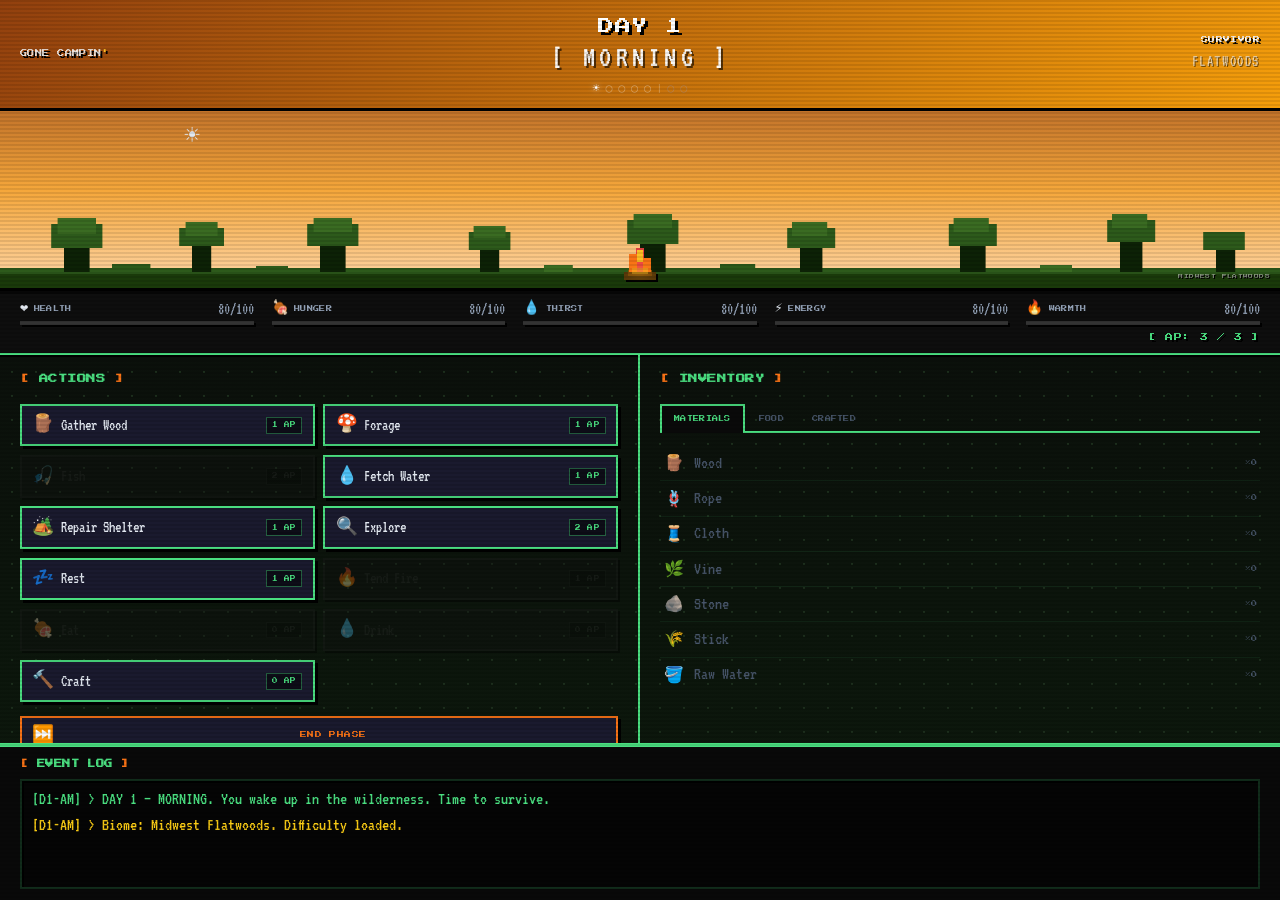
==== commit 221d95e4: "Polish pass part 1: UX, visual tweaks, raw water display - Add title tooltips to all 11 action butto" ====
--- a/game.html
+++ b/game.html
@@ -1044,6 +1044,22 @@
 
     @media (max-width: 700px) {
       #game-scene { height: 120px; }
+    }
+
+    /* Disabled button dim */
+    .action-btn:disabled {
+      opacity: 0.35;
+    }
+
+    /* Phase transition flash */
+    @keyframes flashWhite {
+      0%   { filter: brightness(1); }
+      50%  { filter: brightness(2.2); }
+      100% { filter: brightness(1); }
+    }
+
+    .phase-flash {
+      animation: flashWhite 0.35s ease;
     }
   </style>
 </head>
@@ -1495,14 +1511,14 @@
       <div class="actions-grid" role="group" aria-label="Available actions">
 
         <!-- Gather Wood -->
-        <button class="action-btn" id="btn-gather-wood" aria-label="Gather Wood — costs 1 AP">
+        <button class="action-btn" id="btn-gather-wood" aria-label="Gather Wood — costs 1 AP" title="Cost: 1 AP — Gather 2-4 wood from nearby trees.">
           <span class="action-btn__icon" aria-hidden="true">🪵</span>
           <span class="action-btn__label">Gather Wood</span>
           <span class="action-btn__ap">1 AP</span>
         </button>
 
         <!-- Forage -->
-        <button class="action-btn" id="btn-forage" aria-label="Forage — costs 1 AP">
+        <button class="action-btn" id="btn-forage" aria-label="Forage — costs 1 AP" title="Cost: 1 AP — Search for food. Watch out for bad mushrooms.">
           <span class="action-btn__icon" aria-hidden="true">🍄</span>
           <span class="action-btn__label">Forage</span>
           <span class="action-btn__ap">1 AP</span>
@@ -1514,35 +1530,36 @@
                 disabled
                 aria-disabled="true"
                 aria-label="Fish — disabled, requires fishing rod"
-                data-tooltip="Requires Fishing Rod">
+                data-tooltip="Requires Fishing Rod"
+                title="Cost: 2 AP — Catch 2-3 fish. Requires fishing rod.">
           <span class="action-btn__icon" aria-hidden="true">🎣</span>
           <span class="action-btn__label">Fish</span>
           <span class="action-btn__ap">2 AP</span>
         </button>
 
         <!-- Fetch Water -->
-        <button class="action-btn" id="btn-fetch-water" aria-label="Fetch Water — costs 1 AP">
+        <button class="action-btn" id="btn-fetch-water" aria-label="Fetch Water — costs 1 AP" title="Cost: 1 AP — Collect 2-3 raw water. Must be purified before drinking.">
           <span class="action-btn__icon" aria-hidden="true">💧</span>
           <span class="action-btn__label">Fetch Water</span>
           <span class="action-btn__ap">1 AP</span>
         </button>
 
         <!-- Repair Shelter -->
-        <button class="action-btn" id="btn-repair-shelter" aria-label="Repair Shelter — costs 2 AP">
+        <button class="action-btn" id="btn-repair-shelter" aria-label="Repair Shelter — costs 1 AP" title="Cost: 1 AP — Reinforce shelter. Reduces warmth drain at night. Requires wood ×2.">
           <span class="action-btn__icon" aria-hidden="true">🏕️</span>
           <span class="action-btn__label">Repair Shelter</span>
-          <span class="action-btn__ap">2 AP</span>
+          <span class="action-btn__ap">1 AP</span>
         </button>
 
         <!-- Explore -->
-        <button class="action-btn" id="btn-explore" aria-label="Explore — costs 2 AP">
+        <button class="action-btn" id="btn-explore" aria-label="Explore — costs 2 AP" title="Cost: 2 AP — Search the area. Find loot or trigger a random event.">
           <span class="action-btn__icon" aria-hidden="true">🔍</span>
           <span class="action-btn__label">Explore</span>
           <span class="action-btn__ap">2 AP</span>
         </button>
 
         <!-- Rest -->
-        <button class="action-btn" id="btn-rest" aria-label="Rest — costs 1 AP">
+        <button class="action-btn" id="btn-rest" aria-label="Rest — costs 1 AP" title="Cost: 1 AP — Rest and recover. [+15 Energy, +5 Health]">
           <span class="action-btn__icon" aria-hidden="true">💤</span>
           <span class="action-btn__label">Rest</span>
           <span class="action-btn__ap">1 AP</span>
@@ -1554,21 +1571,22 @@
                 disabled
                 aria-disabled="true"
                 aria-label="Tend Fire — night only"
-                data-tooltip="Night phase only">
+                data-tooltip="Night phase only"
+                title="Cost: 1 AP — Feed the fire. Night only. Requires 1 wood. [+10 Warmth]">
           <span class="action-btn__icon" aria-hidden="true">🔥</span>
           <span class="action-btn__label">Tend Fire</span>
           <span class="action-btn__ap">1 AP</span>
         </button>
 
         <!-- Eat -->
-        <button class="action-btn" id="btn-eat" aria-label="Eat — free action">
+        <button class="action-btn" id="btn-eat" aria-label="Eat — free action" title="Cost: 0 AP — Eat available food. Restores Hunger. Also use bandages here.">
           <span class="action-btn__icon" aria-hidden="true">🍖</span>
           <span class="action-btn__label">Eat</span>
           <span class="action-btn__ap">0 AP</span>
         </button>
 
         <!-- Drink -->
-        <button class="action-btn" id="btn-drink" aria-label="Drink — free action">
+        <button class="action-btn" id="btn-drink" aria-label="Drink — free action" title="Cost: 0 AP — Drink purified water. [+25 Thirst]">
           <span class="action-btn__icon" aria-hidden="true">💧</span>
           <span class="action-btn__label">Drink</span>
           <span class="action-btn__ap">0 AP</span>
@@ -1578,7 +1596,8 @@
         <button class="action-btn"
                 id="craft-open-btn"
                 aria-label="Open crafting bench"
-                aria-haspopup="dialog">
+                aria-haspopup="dialog"
+                title="Cost: 0 AP — Open the crafting bench.">
           <span class="action-btn__icon" aria-hidden="true">🔨</span>
           <span class="action-btn__label">Craft</span>
           <span class="action-btn__ap">0 AP</span>
@@ -1615,56 +1634,61 @@
 
       <!-- Materials -->
       <div id="inv-materials" class="inv-pane active" role="tabpanel" aria-labelledby="tab-materials">
-        <div class="inv-item" data-item="wood">
+        <div class="inv-item" data-item="wood" title="Used for: fire, shelter, purifying water, Signal Fire">
           <span class="inv-item__icon" aria-hidden="true">🪵</span>
           <span class="inv-item__name">Wood</span>
           <span class="inv-item__count" id="inv-wood">x0</span>
         </div>
-        <div class="inv-item" data-item="rope">
+        <div class="inv-item" data-item="rope" title="Used for: improved shelter">
           <span class="inv-item__icon" aria-hidden="true">🪢</span>
           <span class="inv-item__name">Rope</span>
           <span class="inv-item__count" id="inv-rope">x0</span>
         </div>
-        <div class="inv-item" data-item="cloth">
+        <div class="inv-item" data-item="cloth" title="Used for: bandage, Signal Fire">
           <span class="inv-item__icon" aria-hidden="true">🧵</span>
           <span class="inv-item__name">Cloth</span>
           <span class="inv-item__count" id="inv-cloth">x0</span>
         </div>
-        <div class="inv-item" data-item="vine">
+        <div class="inv-item" data-item="vine" title="Used for: fishing rod">
           <span class="inv-item__icon" aria-hidden="true">🌿</span>
           <span class="inv-item__name">Vine</span>
           <span class="inv-item__count" id="inv-vine">x0</span>
         </div>
-        <div class="inv-item" data-item="stone">
+        <div class="inv-item" data-item="stone" title="Used for: Signal Fire">
           <span class="inv-item__icon" aria-hidden="true">🪨</span>
           <span class="inv-item__name">Stone</span>
           <span class="inv-item__count" id="inv-stone">x0</span>
         </div>
-        <div class="inv-item" data-item="stick">
+        <div class="inv-item" data-item="stick" title="Used for: bandage, fishing rod">
           <span class="inv-item__icon" aria-hidden="true">🌾</span>
           <span class="inv-item__name">Stick</span>
           <span class="inv-item__count" id="inv-stick">x0</span>
         </div>
+        <div class="inv-item" data-item="raw-water" title="Unpurified — craft Purified Water before drinking">
+          <span class="inv-item__icon" aria-hidden="true">🪣</span>
+          <span class="inv-item__name">Raw Water</span>
+          <span class="inv-item__count" id="inv-raw-water">×0</span>
+        </div>
       </div>
 
       <!-- Food -->
       <div id="inv-food" class="inv-pane" role="tabpanel" aria-labelledby="tab-food">
-        <div class="inv-item" data-item="raw-fish">
+        <div class="inv-item" data-item="raw-fish" title="Eat for +15 Hunger — 40% chance of illness">
           <span class="inv-item__icon" aria-hidden="true">🐟</span>
           <span class="inv-item__name">Raw Fish</span>
           <span class="inv-item__count" id="inv-raw-fish">x0</span>
         </div>
-        <div class="inv-item" data-item="cooked-fish">
+        <div class="inv-item" data-item="cooked-fish" title="Eat for +25 Hunger">
           <span class="inv-item__icon" aria-hidden="true">🍣</span>
           <span class="inv-item__name">Cooked Fish</span>
           <span class="inv-item__count" id="inv-cooked-fish">x0</span>
         </div>
-        <div class="inv-item" data-item="berries">
+        <div class="inv-item" data-item="berries" title="Eat for +15 Hunger">
           <span class="inv-item__icon" aria-hidden="true">🫐</span>
           <span class="inv-item__name">Berries</span>
           <span class="inv-item__count" id="inv-berries">x0</span>
         </div>
-        <div class="inv-item" data-item="mushroom">
+        <div class="inv-item" data-item="mushroom" title="Eat for +20 Hunger — could be toxic!">
           <span class="inv-item__icon" aria-hidden="true">🍄</span>
           <span class="inv-item__name">Mushroom</span>
           <span class="inv-item__count" id="inv-mushroom">x0</span>
@@ -1673,17 +1697,17 @@
 
       <!-- Crafted -->
       <div id="inv-crafted" class="inv-pane" role="tabpanel" aria-labelledby="tab-crafted">
-        <div class="inv-item" data-item="fishing-rod">
+        <div class="inv-item" data-item="fishing-rod" title="Unlocks the Fish action">
           <span class="inv-item__icon" aria-hidden="true">🎣</span>
           <span class="inv-item__name">Fishing Rod</span>
           <span class="inv-item__count" id="inv-fishing-rod">x0</span>
         </div>
-        <div class="inv-item" data-item="bandage">
+        <div class="inv-item" data-item="bandage" title="Use via Eat action — restores +25 Health">
           <span class="inv-item__icon" aria-hidden="true">🩹</span>
           <span class="inv-item__name">Bandage</span>
           <span class="inv-item__count" id="inv-bandage">x0</span>
         </div>
-        <div class="inv-item" data-item="purified-water">
+        <div class="inv-item" data-item="purified-water" title="Safe to drink [+25 Thirst]">
           <span class="inv-item__icon" aria-hidden="true">🫙</span>
           <span class="inv-item__name">Purified Water</span>
           <span class="inv-item__count" id="inv-purified-water">x0</span>
--- a/styles.css
+++ b/styles.css
@@ -222,7 +222,7 @@
 .stat-bar__fill {
   height: 100%;
   border-radius: 0;
-  transition: width 0.3s steps(12);
+  transition: width 0.5s ease;
 }
 
 .stat-bar__fill--health  { background: var(--pixel-red); }
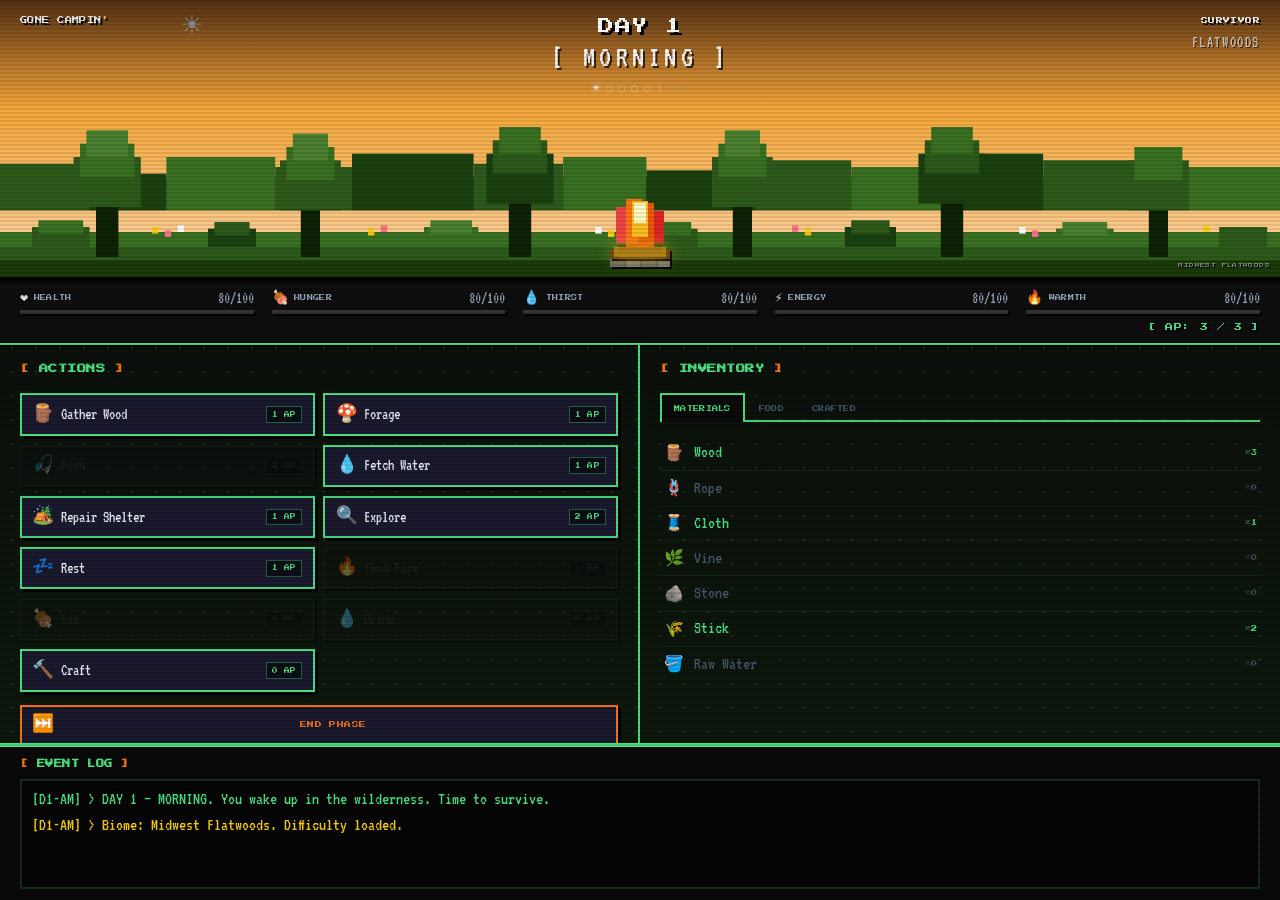
==== commit 3598c9f3: "Merge sky banner + scene into unified #game-banner; improve all 6 biome SVGs - Replace separate #sky" ====
--- a/game.html
+++ b/game.html
@@ -14,28 +14,42 @@
 
     .game-shell {
       display: grid;
-      grid-template-rows: auto auto auto 1fr auto;
+      grid-template-rows: auto auto 1fr auto;
       height: 100vh;
       overflow: hidden;
     }
 
-    /* ── 1. SKY BANNER ──────────────────────────────────────── */
-    #sky-banner {
-      display: grid;
-      grid-template-columns: 1fr auto 1fr;
-      align-items: center;
-      gap: 1rem;
-      padding: 0.85rem 1.25rem;
-      transition: background 1.5s ease;
+    /* ── 1. GAME BANNER (unified scene + UI) ────────────────── */
+    #game-banner {
+      position: relative;
+      height: 280px;
+      overflow: hidden;
       border-bottom: 3px solid #000;
       box-shadow: 0 3px 0 rgba(0,0,0,0.6);
       flex-shrink: 0;
-    }
-
-    .phase-morning   { background: linear-gradient(135deg, #92400e 0%, #f59e0b 100%); }
-    .phase-afternoon { background: linear-gradient(135deg, #1d4ed8 0%, #3b82f6 100%); }
-    .phase-dusk      { background: linear-gradient(135deg, #9a3412 0%, #ea580c 100%); }
-    .phase-night     { background: linear-gradient(135deg, #020617 0%, #0f172a 100%); }
+      transition: background 1.5s ease;
+    }
+
+    #game-banner.phase-morning   { background: linear-gradient(180deg, #c2732a 0%, #f5a73b 40%, #fed7aa 100%); }
+    #game-banner.phase-afternoon { background: linear-gradient(180deg, #1a4ed8 0%, #3b82f6 55%, #bfdbfe 100%); }
+    #game-banner.phase-dusk      { background: linear-gradient(180deg, #7c2212 0%, #d04a0a 50%, #fbbf24 100%); }
+    #game-banner.phase-night     { background: linear-gradient(180deg, #020617 0%, #0f172a 65%, #1e3a5f 100%); }
+
+    /* Text UI overlay — floats above the art */
+    .banner-ui {
+      position: absolute;
+      top: 0; left: 0; right: 0;
+      display: grid;
+      grid-template-columns: 1fr auto 1fr;
+      align-items: flex-start;
+      gap: 1rem;
+      padding: 0.85rem 1.25rem;
+      z-index: 20;
+      background: linear-gradient(to bottom, rgba(0,0,0,0.58) 0%, rgba(0,0,0,0.2) 55%, transparent 100%);
+      pointer-events: none;
+    }
+
+    .banner-ui > * { pointer-events: auto; }
 
     .banner-left {
       display: flex;
@@ -46,19 +60,15 @@
     .banner-game-title {
       font-family: var(--font-pixel);
       font-size: 0.45rem;
-      color: rgba(255,255,255,0.85);
+      color: rgba(255,255,255,0.9);
       text-shadow: 2px 2px 0 #000;
       line-height: 2;
       letter-spacing: 0.06em;
     }
 
-    .banner-game-title .flame {
-      color: #fbbf24;
-    }
-
-    .banner-center {
-      text-align: center;
-    }
+    .banner-game-title .flame { color: #fbbf24; }
+
+    .banner-center { text-align: center; }
 
     #day-counter {
       font-family: var(--font-pixel);
@@ -74,7 +84,7 @@
       font-size: clamp(1.3rem, 3vw, 1.9rem);
       color: rgba(255,255,255,0.95);
       letter-spacing: 0.14em;
-      text-shadow: 2px 2px 0 rgba(0,0,0,0.6);
+      text-shadow: 2px 2px 0 rgba(0,0,0,0.7);
       line-height: 1.2;
       margin-bottom: 0.4rem;
     }
@@ -100,14 +110,8 @@
       text-shadow: 0 0 6px rgba(255,255,255,0.7);
     }
 
-    .arc-dot--night {
-      color: rgba(148, 163, 220, 0.3);
-    }
-
-    .arc-dot--night.active {
-      color: #c7d2fe;
-      text-shadow: 0 0 8px rgba(199, 210, 254, 0.6);
-    }
+    .arc-dot--night           { color: rgba(148, 163, 220, 0.3); }
+    .arc-dot--night.active    { color: #c7d2fe; text-shadow: 0 0 8px rgba(199, 210, 254, 0.6); }
 
     .arc-separator {
       color: rgba(255,255,255,0.25);
@@ -136,9 +140,9 @@
     #biome-display {
       font-family: var(--font-terminal);
       font-size: 1rem;
-      color: rgba(255,255,255,0.65);
+      color: rgba(255,255,255,0.7);
       letter-spacing: 0.1em;
-      text-shadow: 1px 1px 0 rgba(0,0,0,0.5);
+      text-shadow: 1px 1px 0 rgba(0,0,0,0.6);
     }
 
     /* ── 2. STAT BARS ROW ───────────────────────────────────── */
@@ -870,7 +874,10 @@
         overflow: visible;
       }
 
-      #sky-banner {
+      #game-banner { height: 200px; }
+      .biome-layer { height: 150px; }
+
+      .banner-ui {
         grid-template-columns: 1fr;
         grid-template-rows: auto auto auto;
         text-align: center;
@@ -917,28 +924,18 @@
       }
     }
 
-    /* ── 2. SCENE BANNER ────────────────────────────────────── */
-    #game-scene {
-      position: relative;
-      height: 180px;
-      overflow: hidden;
-      border-bottom: 3px solid #000;
-      box-shadow: 0 3px 0 rgba(0,0,0,0.5);
-      flex-shrink: 0;
-      transition: background 1.5s ease;
-    }
-
-    #game-scene.phase-morning   { background: linear-gradient(180deg, #c2732a 0%, #f5a73b 45%, #fed7aa 100%); }
-    #game-scene.phase-afternoon { background: linear-gradient(180deg, #1a4ed8 0%, #3b82f6 55%, #bfdbfe 100%); }
-    #game-scene.phase-dusk      { background: linear-gradient(180deg, #7c2212 0%, #d04a0a 50%, #fbbf24 100%); }
-    #game-scene.phase-night     { background: linear-gradient(180deg, #020617 0%, #0f172a 65%, #1e3a5f 100%); }
-
+    @media (max-width: 480px) {
+      #game-banner { height: 160px; }
+      .biome-layer { height: 120px; }
+    }
+
+    /* ── 2. SCENE ELEMENTS ──────────────────────────────────── */
     #sun-moon {
       position: absolute;
-      top: 12px;
-      font-size: 26px;
+      top: 10px;
+      font-size: 32px;
       line-height: 1;
-      width: 32px;
+      width: 38px;
       text-align: center;
       transform: translateX(-50%);
       transition: left 1.5s ease;
@@ -952,7 +949,7 @@
       bottom: 0;
       left: 0;
       width: 100%;
-      height: 80px;
+      height: 200px;
       display: none;
     }
 
@@ -960,30 +957,60 @@
 
     #campfire-sprite {
       position: absolute;
-      bottom: 8px;
+      bottom: 10px;
       left: 50%;
       transform: translateX(-50%);
-      width: 48px;
-      height: 56px;
+      width: 72px;
+      height: 84px;
       z-index: 10;
+    }
+
+    /* Pulsing ground glow at night when fire is active */
+    #campfire-sprite.night-glow::before {
+      content: '';
+      position: absolute;
+      bottom: -8px;
+      left: 50%;
+      transform: translateX(-50%);
+      width: 110px;
+      height: 44px;
+      background: radial-gradient(ellipse at center, rgba(249,115,22,0.38) 0%, transparent 70%);
+      animation: glow-pulse 1.2s ease-in-out infinite;
+      pointer-events: none;
+      z-index: -1;
+    }
+
+    @keyframes glow-pulse {
+      0%, 100% { opacity: 0.6; transform: translateX(-50%) scaleX(1); }
+      50%       { opacity: 1;   transform: translateX(-50%) scaleX(1.18); }
     }
 
     #night-overlay {
       position: absolute;
       inset: 0;
-      background: rgba(2,6,23,0.55);
+      background: rgba(2,6,23,0.52);
       display: none;
       pointer-events: none;
       z-index: 5;
     }
 
+    /* Stars: three sizes, some with twinkle */
     .star {
       position: absolute;
-      width: 2px;
-      height: 2px;
       background: #fff;
       box-shadow: 0 0 2px rgba(255,255,255,0.9);
     }
+
+    .star-sm { width: 1px; height: 1px; }
+    .star-md { width: 2px; height: 2px; }
+    .star-lg { width: 3px; height: 3px; box-shadow: 0 0 4px rgba(255,255,255,0.9); }
+
+    @keyframes star-twinkle {
+      0%, 100% { opacity: 1; }
+      50%       { opacity: 0.1; }
+    }
+
+    .star-twinkle { animation: star-twinkle var(--twinkle-dur, 2s) steps(2) infinite; }
 
     #rain-effect,
     #snow-effect {
@@ -995,6 +1022,29 @@
       overflow: hidden;
     }
 
+    #mist-effect {
+      position: absolute;
+      inset: 0;
+      display: none;
+      pointer-events: none;
+      z-index: 7;
+      overflow: hidden;
+    }
+
+    .mist-layer {
+      position: absolute;
+      height: 28px;
+      width: 220%;
+      background: rgba(180,200,175,0.26);
+      filter: blur(7px);
+      animation: mist-drift linear infinite;
+    }
+
+    @keyframes mist-drift {
+      0%   { transform: translateX(-50%); }
+      100% { transform: translateX(0%); }
+    }
+
     .raindrop {
       position: absolute;
       width: 2px;
@@ -1005,7 +1055,7 @@
 
     @keyframes rain-fall {
       0%   { transform: translateY(-20px); }
-      100% { transform: translateY(200px); }
+      100% { transform: translateY(300px); }
     }
 
     .snowflake {
@@ -1018,13 +1068,46 @@
 
     @keyframes snow-drift {
       0%   { transform: translateY(-10px) translateX(0); }
-      50%  { transform: translateY(90px)  translateX(8px); }
-      100% { transform: translateY(190px) translateX(-4px); }
+      50%  { transform: translateY(140px) translateX(8px); }
+      100% { transform: translateY(290px) translateX(-4px); }
     }
 
     @keyframes smoke-rise {
       0%   { transform: translateY(0)     translateX(0);   opacity: 0.6; }
       100% { transform: translateY(-40px) translateX(8px); opacity: 0;   }
+    }
+
+    /* Fireflies (swamp) */
+    .firefly {
+      position: absolute;
+      width: 3px;
+      height: 3px;
+      background: #c4e800;
+      border-radius: 50%;
+      box-shadow: 0 0 4px #c4e800;
+      animation: firefly-blink ease-in-out infinite;
+    }
+
+    @keyframes firefly-blink {
+      0%, 100% { opacity: 0; }
+      50%       { opacity: 1; }
+    }
+
+    /* Heat shimmer (desert) */
+    .heat-shimmer {
+      position: absolute;
+      bottom: 36px;
+      left: 0; right: 0;
+      height: 28px;
+      background: linear-gradient(to top, rgba(255,140,0,0.13), transparent);
+      animation: heat-wave 3s ease-in-out infinite;
+      pointer-events: none;
+      z-index: 3;
+    }
+
+    @keyframes heat-wave {
+      0%, 100% { transform: scaleY(1) translateY(0); opacity: 0.7; }
+      50%       { transform: scaleY(1.05) translateY(-2px); opacity: 1; }
     }
 
     #biome-scene-label {
@@ -1042,10 +1125,6 @@
       line-height: 2;
     }
 
-    @media (max-width: 700px) {
-      #game-scene { height: 120px; }
-    }
-
     /* Disabled button dim */
     .action-btn:disabled {
       opacity: 0.35;
@@ -1068,346 +1147,504 @@
 <div class="game-shell">
 
   <!-- ═══════════════════════════════════════════════════════
-       1. SKY BANNER
+       1. GAME BANNER (unified scene + status UI)
        ═══════════════════════════════════════════════════════ -->
-  <header id="sky-banner" class="sky-banner phase-morning" aria-label="Game status banner">
-
-    <div class="banner-left">
-      <span class="banner-game-title">GONE CAMPIN<span class="flame">'</span></span>
-    </div>
-
-    <div class="banner-center">
-      <div id="day-counter" aria-label="Current day">DAY 1</div>
-      <div id="phase-label" aria-label="Current phase">[ MORNING ]</div>
-      <div class="phase-arc" role="img" aria-label="Time-of-day arc: morning">
-        <!-- Positions 1–5 = day  |  6–7 = night -->
-        <span class="arc-dot active"         data-pos="1" title="Dawn">☀️</span>
-        <span class="arc-dot"                data-pos="2" title="Morning">○</span>
-        <span class="arc-dot"                data-pos="3" title="Afternoon">○</span>
-        <span class="arc-dot"                data-pos="4" title="Late Afternoon">○</span>
-        <span class="arc-dot"                data-pos="5" title="Dusk">○</span>
-        <span class="arc-separator"          aria-hidden="true">|</span>
-        <span class="arc-dot arc-dot--night" data-pos="6" title="Evening">○</span>
-        <span class="arc-dot arc-dot--night" data-pos="7" title="Midnight">○</span>
-      </div>
-    </div>
-
-    <div class="banner-right">
-      <span id="survivor-display" aria-label="Survivor name">SURVIVOR</span>
-      <span id="biome-display"    aria-label="Current biome">UNKNOWN</span>
-    </div>
-
-  </header>
-
-  <!-- ═══════════════════════════════════════════════════════
-       2. SCENE BANNER (pixel art landscape)
-       ═══════════════════════════════════════════════════════ -->
-  <div id="game-scene" class="phase-morning" aria-hidden="true">
-
+  <div id="game-banner" class="phase-morning">
+
+    <!-- Celestial body (sun / moon) -->
     <div id="sun-moon">☀️</div>
 
+    <!-- ── BIOME LAYERS ─────────────────────────────────────── -->
+
     <!-- Midwest Flatwoods -->
-    <svg class="biome-layer active" id="biome-flatwoods" viewBox="0 0 800 80" preserveAspectRatio="none">
-      <rect x="0" y="64" width="800" height="16" fill="#1a3a0a"/>
-      <rect x="0" y="60" width="800" height="6"  fill="#2d5a1b"/>
-      <rect x="40"  y="24" width="16" height="40" fill="#0d2206"/>
-      <rect x="32"  y="16" width="32" height="24" fill="#2d5a1b"/>
-      <rect x="36"  y="10" width="24" height="16" fill="#3a6b22"/>
-      <rect x="120" y="32" width="12" height="32" fill="#0d2206"/>
-      <rect x="112" y="20" width="28" height="18" fill="#2d5a1b"/>
-      <rect x="116" y="14" width="20" height="14" fill="#3a6b22"/>
-      <rect x="200" y="28" width="16" height="36" fill="#0d2206"/>
-      <rect x="192" y="16" width="32" height="22" fill="#2d5a1b"/>
-      <rect x="196" y="10" width="24" height="14" fill="#3a6b22"/>
-      <rect x="300" y="36" width="12" height="28" fill="#0d2206"/>
-      <rect x="293" y="24" width="26" height="18" fill="#2d5a1b"/>
-      <rect x="296" y="18" width="20" height="12" fill="#3a6b22"/>
-      <rect x="400" y="24" width="16" height="40" fill="#0d2206"/>
-      <rect x="392" y="12" width="32" height="24" fill="#2d5a1b"/>
-      <rect x="396" y="6"  width="24" height="14" fill="#3a6b22"/>
-      <rect x="500" y="32" width="14" height="32" fill="#0d2206"/>
-      <rect x="492" y="20" width="30" height="20" fill="#2d5a1b"/>
-      <rect x="495" y="14" width="22" height="14" fill="#3a6b22"/>
-      <rect x="600" y="28" width="16" height="36" fill="#0d2206"/>
-      <rect x="593" y="16" width="30" height="22" fill="#2d5a1b"/>
-      <rect x="596" y="10" width="22" height="14" fill="#3a6b22"/>
-      <rect x="700" y="24" width="14" height="40" fill="#0d2206"/>
-      <rect x="692" y="12" width="30" height="22" fill="#2d5a1b"/>
-      <rect x="695" y="6"  width="22" height="14" fill="#3a6b22"/>
-      <rect x="760" y="36" width="12" height="28" fill="#0d2206"/>
-      <rect x="752" y="24" width="26" height="18" fill="#2d5a1b"/>
-      <rect x="70"  y="56" width="24" height="8" fill="#2d5a1b"/>
-      <rect x="160" y="58" width="20" height="6" fill="#2d5a1b"/>
-      <rect x="340" y="57" width="18" height="7" fill="#3a6b22"/>
-      <rect x="450" y="56" width="22" height="8" fill="#2d5a1b"/>
-      <rect x="650" y="57" width="20" height="7" fill="#3a6b22"/>
+    <svg class="biome-layer active" id="biome-flatwoods" viewBox="0 0 800 120" preserveAspectRatio="none">
+      <!-- Far horizon treeline band -->
+      <rect x="0"   y="60" width="800" height="20" fill="#1a4010"/>
+      <rect x="0"   y="52" width="56"  height="28" fill="#2d5a1b"/>
+      <rect x="56"  y="58" width="48"  height="22" fill="#1a4010"/>
+      <rect x="104" y="48" width="68"  height="32" fill="#3a7022"/>
+      <rect x="172" y="54" width="48"  height="26" fill="#2d5a1b"/>
+      <rect x="220" y="46" width="76"  height="34" fill="#1a4010"/>
+      <rect x="296" y="52" width="56"  height="28" fill="#2d5a1b"/>
+      <rect x="352" y="48" width="52"  height="32" fill="#3a7022"/>
+      <rect x="404" y="56" width="68"  height="24" fill="#1a4010"/>
+      <rect x="472" y="50" width="60"  height="30" fill="#2d5a1b"/>
+      <rect x="532" y="54" width="68"  height="26" fill="#3a7022"/>
+      <rect x="600" y="46" width="52"  height="34" fill="#1a4010"/>
+      <rect x="652" y="50" width="76"  height="30" fill="#2d5a1b"/>
+      <rect x="728" y="54" width="72"  height="26" fill="#3a7022"/>
+      <!-- Ground layers -->
+      <rect x="0"   y="108" width="800" height="12" fill="#1a3a0a"/>
+      <rect x="0"   y="100" width="800" height="10" fill="#2d5a1b"/>
+      <rect x="0"   y="93"  width="800" height="9"  fill="#3a7022"/>
+      <!-- Mid trees — layer 1 (medium, mid-ground) -->
+      <rect x="60"  y="72" width="14" height="36" fill="#0d2206"/>
+      <rect x="46"  y="48" width="42" height="30" fill="#2d5a1b"/>
+      <rect x="50"  y="40" width="34" height="20" fill="#3a7022"/>
+      <rect x="54"  y="32" width="26" height="16" fill="#4a8030"/>
+      <rect x="188" y="74" width="12" height="34" fill="#0d2206"/>
+      <rect x="175" y="50" width="38" height="30" fill="#2d5a1b"/>
+      <rect x="179" y="42" width="30" height="20" fill="#3a7022"/>
+      <rect x="183" y="34" width="22" height="16" fill="#4a8030"/>
+      <rect x="318" y="70" width="14" height="38" fill="#0d2206"/>
+      <rect x="304" y="46" width="42" height="30" fill="#1a4010"/>
+      <rect x="308" y="38" width="34" height="20" fill="#2d5a1b"/>
+      <rect x="312" y="30" width="26" height="16" fill="#3a7022"/>
+      <rect x="458" y="72" width="12" height="36" fill="#0d2206"/>
+      <rect x="445" y="48" width="38" height="30" fill="#2d5a1b"/>
+      <rect x="449" y="40" width="30" height="20" fill="#3a7022"/>
+      <rect x="453" y="32" width="22" height="16" fill="#4a8030"/>
+      <rect x="588" y="70" width="14" height="38" fill="#0d2206"/>
+      <rect x="574" y="46" width="42" height="30" fill="#1a4010"/>
+      <rect x="578" y="38" width="34" height="20" fill="#2d5a1b"/>
+      <rect x="582" y="30" width="26" height="16" fill="#3a7022"/>
+      <rect x="718" y="74" width="12" height="34" fill="#0d2206"/>
+      <rect x="705" y="50" width="38" height="30" fill="#2d5a1b"/>
+      <rect x="709" y="42" width="30" height="20" fill="#3a7022"/>
+      <!-- Near bushes / shrubs -->
+      <rect x="20"  y="90" width="36" height="12" fill="#2d5a1b"/>
+      <rect x="24"  y="86" width="28" height="8"  fill="#3a7022"/>
+      <rect x="130" y="91" width="30" height="11" fill="#1a4010"/>
+      <rect x="134" y="87" width="22" height="8"  fill="#2d5a1b"/>
+      <rect x="265" y="90" width="34" height="12" fill="#3a7022"/>
+      <rect x="269" y="86" width="26" height="8"  fill="#4a8030"/>
+      <rect x="400" y="91" width="36" height="11" fill="#2d5a1b"/>
+      <rect x="404" y="87" width="28" height="8"  fill="#3a7022"/>
+      <rect x="528" y="90" width="32" height="12" fill="#1a4010"/>
+      <rect x="532" y="86" width="24" height="8"  fill="#2d5a1b"/>
+      <rect x="660" y="91" width="36" height="11" fill="#3a7022"/>
+      <rect x="664" y="87" width="28" height="8"  fill="#4a8030"/>
+      <rect x="762" y="90" width="30" height="12" fill="#2d5a1b"/>
+      <!-- Wildflowers -->
+      <rect x="95"  y="90" width="4" height="4" fill="#facc15"/>
+      <rect x="103" y="92" width="4" height="4" fill="#fb7185"/>
+      <rect x="111" y="89" width="4" height="4" fill="#fff"/>
+      <rect x="230" y="91" width="4" height="4" fill="#facc15"/>
+      <rect x="238" y="89" width="4" height="4" fill="#fb7185"/>
+      <rect x="372" y="90" width="4" height="4" fill="#fff"/>
+      <rect x="380" y="92" width="4" height="4" fill="#facc15"/>
+      <rect x="495" y="89" width="4" height="4" fill="#fb7185"/>
+      <rect x="503" y="91" width="4" height="4" fill="#facc15"/>
+      <rect x="637" y="90" width="4" height="4" fill="#fff"/>
+      <rect x="645" y="92" width="4" height="4" fill="#fb7185"/>
+      <rect x="752" y="89" width="4" height="4" fill="#facc15"/>
     </svg>
 
     <!-- Mountain Forest -->
-    <svg class="biome-layer" id="biome-mountain" viewBox="0 0 800 80" preserveAspectRatio="none">
-      <rect x="0"   y="64" width="800" height="16" fill="#2a2a2a"/>
-      <rect x="0"   y="32" width="16"  height="32" fill="#3a3a3a"/>
-      <rect x="16"  y="24" width="16"  height="40" fill="#3a3a3a"/>
-      <rect x="32"  y="16" width="16"  height="48" fill="#4a4a4a"/>
-      <rect x="48"  y="24" width="16"  height="40" fill="#3a3a3a"/>
-      <rect x="64"  y="32" width="16"  height="32" fill="#2a2a2a"/>
-      <rect x="80"  y="40" width="24"  height="24" fill="#2a2a2a"/>
-      <rect x="104" y="28" width="16"  height="36" fill="#3a3a3a"/>
-      <rect x="120" y="20" width="24"  height="44" fill="#4a4a4a"/>
-      <rect x="144" y="12" width="24"  height="52" fill="#5a5a5a"/>
-      <rect x="168" y="20" width="16"  height="44" fill="#4a4a4a"/>
-      <rect x="184" y="32" width="16"  height="32" fill="#3a3a3a"/>
-      <rect x="200" y="40" width="24"  height="24" fill="#2a2a2a"/>
-      <rect x="240" y="28" width="24"  height="36" fill="#3a3a3a"/>
-      <rect x="264" y="16" width="32"  height="48" fill="#5a5a5a"/>
-      <rect x="296" y="28" width="24"  height="36" fill="#4a4a4a"/>
-      <rect x="320" y="40" width="32"  height="24" fill="#2a2a2a"/>
-      <rect x="360" y="32" width="24"  height="32" fill="#3a3a3a"/>
-      <rect x="384" y="16" width="32"  height="48" fill="#5a5a5a"/>
-      <rect x="416" y="24" width="24"  height="40" fill="#4a4a4a"/>
-      <rect x="440" y="32" width="16"  height="32" fill="#3a3a3a"/>
-      <rect x="460" y="40" width="32"  height="24" fill="#2a2a2a"/>
-      <rect x="496" y="24" width="24"  height="40" fill="#3a3a3a"/>
-      <rect x="520" y="12" width="32"  height="52" fill="#5a5a5a"/>
-      <rect x="552" y="24" width="24"  height="40" fill="#4a4a4a"/>
-      <rect x="576" y="32" width="24"  height="32" fill="#3a3a3a"/>
-      <rect x="600" y="40" width="24"  height="24" fill="#2a2a2a"/>
-      <rect x="624" y="28" width="24"  height="36" fill="#3a3a3a"/>
-      <rect x="648" y="16" width="32"  height="48" fill="#5a5a5a"/>
-      <rect x="680" y="24" width="24"  height="40" fill="#4a4a4a"/>
-      <rect x="704" y="32" width="24"  height="32" fill="#3a3a3a"/>
-      <rect x="728" y="40" width="32"  height="24" fill="#2a2a2a"/>
-      <rect x="760" y="32" width="16"  height="32" fill="#3a3a3a"/>
-      <rect x="776" y="40" width="24"  height="24" fill="#2a2a2a"/>
+    <svg class="biome-layer" id="biome-mountain" viewBox="0 0 800 120" preserveAspectRatio="none">
+      <!-- Far misty mountains (lightest) -->
+      <rect x="0"   y="60" width="800" height="20" fill="#6a7a8a"/>
+      <rect x="0"   y="40" width="80"  height="40" fill="#7a8a9a"/>
+      <rect x="80"  y="50" width="60"  height="30" fill="#6a7a8a"/>
+      <rect x="140" y="34" width="100" height="46" fill="#8a9aaa"/>
+      <rect x="240" y="44" width="80"  height="36" fill="#7a8a9a"/>
+      <rect x="320" y="36" width="120" height="44" fill="#8a9aaa"/>
+      <rect x="440" y="44" width="80"  height="36" fill="#6a7a8a"/>
+      <rect x="520" y="32" width="100" height="48" fill="#8a9aaa"/>
+      <rect x="620" y="40" width="80"  height="40" fill="#7a8a9a"/>
+      <rect x="700" y="34" width="100" height="46" fill="#8a9aaa"/>
+      <!-- Mid mountains (darker, closer) -->
+      <rect x="0"   y="70" width="800" height="14" fill="#3a3a4a"/>
+      <rect x="0"   y="44" width="32"  height="40" fill="#4a4a5a"/>
+      <rect x="32"  y="30" width="32"  height="54" fill="#5a5a6a"/>
+      <rect x="64"  y="40" width="32"  height="44" fill="#4a4a5a"/>
+      <rect x="96"  y="50" width="40"  height="34" fill="#3a3a4a"/>
+      <rect x="136" y="28" width="40"  height="56" fill="#5a5a6a"/>
+      <rect x="176" y="38" width="32"  height="46" fill="#4a4a5a"/>
+      <rect x="208" y="48" width="48"  height="36" fill="#3a3a4a"/>
+      <rect x="256" y="24" width="48"  height="60" fill="#5a5a6a"/>
+      <rect x="304" y="36" width="40"  height="48" fill="#4a4a5a"/>
+      <rect x="344" y="46" width="48"  height="38" fill="#3a3a4a"/>
+      <rect x="392" y="28" width="40"  height="56" fill="#5a5a6a"/>
+      <rect x="432" y="38" width="32"  height="46" fill="#4a4a5a"/>
+      <rect x="464" y="48" width="48"  height="36" fill="#3a3a4a"/>
+      <rect x="512" y="20" width="48"  height="64" fill="#5a5a6a"/>
+      <rect x="560" y="32" width="40"  height="52" fill="#4a4a5a"/>
+      <rect x="600" y="44" width="40"  height="40" fill="#3a3a4a"/>
+      <rect x="640" y="26" width="48"  height="58" fill="#5a5a6a"/>
+      <rect x="688" y="36" width="40"  height="48" fill="#4a4a5a"/>
+      <rect x="728" y="46" width="72"  height="38" fill="#3a3a4a"/>
       <!-- Snow caps -->
-      <rect x="32"  y="16" width="16"  height="8" fill="#e2e8f0"/>
-      <rect x="144" y="12" width="24"  height="8" fill="#e2e8f0"/>
-      <rect x="264" y="16" width="32"  height="8" fill="#e2e8f0"/>
-      <rect x="384" y="16" width="32"  height="8" fill="#e2e8f0"/>
-      <rect x="520" y="12" width="32"  height="8" fill="#e2e8f0"/>
-      <rect x="648" y="16" width="32"  height="8" fill="#e2e8f0"/>
-      <!-- Valley pines -->
-      <rect x="88"  y="40" width="8"   height="24" fill="#1a3a0a"/>
-      <rect x="84"  y="32" width="16"  height="16" fill="#2d5a1b"/>
-      <rect x="216" y="44" width="8"   height="20" fill="#1a3a0a"/>
-      <rect x="212" y="36" width="16"  height="16" fill="#2d5a1b"/>
-      <rect x="336" y="44" width="8"   height="20" fill="#1a3a0a"/>
-      <rect x="332" y="36" width="16"  height="16" fill="#2d5a1b"/>
-      <rect x="452" y="44" width="8"   height="20" fill="#1a3a0a"/>
-      <rect x="448" y="36" width="16"  height="16" fill="#2d5a1b"/>
+      <rect x="32"  y="30" width="32"  height="10" fill="#e8f0f8"/>
+      <rect x="136" y="28" width="40"  height="10" fill="#e8f0f8"/>
+      <rect x="256" y="24" width="48"  height="12" fill="#e8f0f8"/>
+      <rect x="392" y="28" width="40"  height="10" fill="#e8f0f8"/>
+      <rect x="512" y="20" width="48"  height="12" fill="#e8f0f8"/>
+      <rect x="640" y="26" width="48"  height="10" fill="#e8f0f8"/>
+      <!-- Ground & rock base -->
+      <rect x="0"   y="108" width="800" height="12" fill="#2a2a2a"/>
+      <rect x="0"   y="100" width="800" height="10" fill="#3a3a3a"/>
+      <!-- Valley pines (foreground) -->
+      <rect x="88"  y="80" width="8"  height="28" fill="#1a3a0a"/>
+      <rect x="83"  y="66" width="18" height="20" fill="#2d5a1b"/>
+      <rect x="86"  y="58" width="12" height="14" fill="#3a7022"/>
+      <rect x="216" y="82" width="8"  height="26" fill="#1a3a0a"/>
+      <rect x="211" y="68" width="18" height="20" fill="#2d5a1b"/>
+      <rect x="214" y="60" width="12" height="14" fill="#3a7022"/>
+      <rect x="336" y="80" width="8"  height="28" fill="#1a3a0a"/>
+      <rect x="331" y="66" width="18" height="20" fill="#2d5a1b"/>
+      <rect x="334" y="58" width="12" height="14" fill="#3a7022"/>
+      <rect x="460" y="82" width="8"  height="26" fill="#1a3a0a"/>
+      <rect x="455" y="68" width="18" height="20" fill="#2d5a1b"/>
+      <rect x="458" y="60" width="12" height="14" fill="#3a7022"/>
+      <rect x="580" y="80" width="8"  height="28" fill="#1a3a0a"/>
+      <rect x="575" y="66" width="18" height="20" fill="#2d5a1b"/>
+      <rect x="578" y="58" width="12" height="14" fill="#3a7022"/>
+      <rect x="700" y="82" width="8"  height="26" fill="#1a3a0a"/>
+      <rect x="695" y="68" width="18" height="20" fill="#2d5a1b"/>
+      <rect x="698" y="60" width="12" height="14" fill="#3a7022"/>
+      <!-- Rocky outcrops -->
+      <rect x="160" y="98" width="20" height="12" fill="#5a5a5a"/>
+      <rect x="162" y="94" width="14" height="8"  fill="#6a6a6a"/>
+      <rect x="390" y="100" width="18" height="10" fill="#5a5a5a"/>
+      <rect x="618" y="98" width="22" height="12" fill="#5a5a5a"/>
     </svg>
 
     <!-- Snowy Tundra -->
-    <svg class="biome-layer" id="biome-tundra" viewBox="0 0 800 80" preserveAspectRatio="none">
-      <rect x="0"   y="56" width="800" height="24" fill="#c8d8e8"/>
-      <rect x="0"   y="58" width="800" height="4"  fill="#e2e8f0"/>
+    <svg class="biome-layer" id="biome-tundra" viewBox="0 0 800 120" preserveAspectRatio="none">
+      <!-- Far icy mountain range -->
+      <rect x="0"   y="60" width="800" height="14" fill="#9ab0c8"/>
+      <rect x="0"   y="42" width="100" height="32" fill="#a8c0d8"/>
+      <rect x="60"  y="30" width="80"  height="44" fill="#c0d8e8"/>
+      <rect x="140" y="40" width="100" height="34" fill="#a8c0d8"/>
+      <rect x="200" y="28" width="120" height="46" fill="#c0d8e8"/>
+      <rect x="320" y="38" width="80"  height="36" fill="#a8c0d8"/>
+      <rect x="360" y="26" width="100" height="48" fill="#c0d8e8"/>
+      <rect x="460" y="36" width="120" height="38" fill="#a8c0d8"/>
+      <rect x="540" y="24" width="80"  height="50" fill="#c0d8e8"/>
+      <rect x="620" y="34" width="100" height="40" fill="#a8c0d8"/>
+      <rect x="680" y="28" width="120" height="46" fill="#c0d8e8"/>
+      <!-- Ground layers -->
+      <rect x="0"   y="108" width="800" height="12" fill="#b8ccd8"/>
+      <rect x="0"   y="100" width="800" height="10" fill="#c8dce8"/>
+      <rect x="0"   y="92"  width="800" height="10" fill="#d8eaf4"/>
       <!-- Snow drifts -->
-      <rect x="40"  y="48" width="80"  height="16" fill="#d8e8f0"/>
-      <rect x="60"  y="44" width="40"  height="12" fill="#e2e8f0"/>
-      <rect x="180" y="50" width="60"  height="14" fill="#d8e8f0"/>
-      <rect x="200" y="46" width="24"  height="12" fill="#e2e8f0"/>
-      <rect x="320" y="48" width="72"  height="16" fill="#d8e8f0"/>
-      <rect x="344" y="44" width="32"  height="12" fill="#e2e8f0"/>
-      <rect x="500" y="50" width="56"  height="14" fill="#d8e8f0"/>
-      <rect x="518" y="46" width="24"  height="12" fill="#e2e8f0"/>
-      <rect x="650" y="48" width="80"  height="16" fill="#d8e8f0"/>
-      <rect x="672" y="44" width="40"  height="12" fill="#e2e8f0"/>
+      <rect x="30"  y="88" width="90"  height="16" fill="#d8ecf8"/>
+      <rect x="50"  y="84" width="50"  height="12" fill="#e8f4fc"/>
+      <rect x="170" y="90" width="70"  height="14" fill="#d8ecf8"/>
+      <rect x="190" y="86" width="30"  height="10" fill="#e8f4fc"/>
+      <rect x="310" y="88" width="80"  height="16" fill="#d8ecf8"/>
+      <rect x="334" y="84" width="36"  height="12" fill="#e8f4fc"/>
+      <rect x="490" y="90" width="64"  height="14" fill="#d8ecf8"/>
+      <rect x="510" y="86" width="28"  height="10" fill="#e8f4fc"/>
+      <rect x="640" y="88" width="90"  height="16" fill="#d8ecf8"/>
+      <rect x="662" y="84" width="50"  height="12" fill="#e8f4fc"/>
       <!-- Dead bare trees -->
-      <rect x="20"  y="20" width="4"   height="40" fill="#4a3a2a"/>
-      <rect x="10"  y="28" width="14"  height="4"  fill="#4a3a2a"/>
-      <rect x="14"  y="22" width="10"  height="4"  fill="#4a3a2a"/>
-      <rect x="140" y="24" width="4"   height="36" fill="#4a3a2a"/>
-      <rect x="130" y="30" width="16"  height="4"  fill="#4a3a2a"/>
-      <rect x="134" y="24" width="10"  height="4"  fill="#4a3a2a"/>
-      <rect x="260" y="28" width="4"   height="32" fill="#4a3a2a"/>
-      <rect x="248" y="34" width="18"  height="4"  fill="#4a3a2a"/>
-      <rect x="440" y="20" width="4"   height="40" fill="#4a3a2a"/>
-      <rect x="428" y="28" width="16"  height="4"  fill="#4a3a2a"/>
-      <rect x="432" y="22" width="12"  height="4"  fill="#4a3a2a"/>
-      <rect x="600" y="24" width="4"   height="36" fill="#4a3a2a"/>
-      <rect x="590" y="32" width="16"  height="4"  fill="#4a3a2a"/>
-      <rect x="740" y="20" width="4"   height="40" fill="#4a3a2a"/>
-      <rect x="728" y="28" width="16"  height="4"  fill="#4a3a2a"/>
-      <!-- Frozen rocks -->
-      <rect x="100" y="56" width="16"  height="8"  fill="#7a8a9a"/>
-      <rect x="350" y="56" width="12"  height="8"  fill="#7a8a9a"/>
-      <rect x="570" y="58" width="16"  height="6"  fill="#7a8a9a"/>
-      <rect x="700" y="56" width="12"  height="8"  fill="#7a8a9a"/>
+      <rect x="20"  y="30" width="4" height="68" fill="#4a3a2a"/>
+      <rect x="10"  y="40" width="14" height="4" fill="#4a3a2a"/>
+      <rect x="14"  y="32" width="10" height="4" fill="#4a3a2a"/>
+      <rect x="18"  y="48" width="8"  height="4" fill="#4a3a2a"/>
+      <rect x="140" y="34" width="4" height="64" fill="#4a3a2a"/>
+      <rect x="128" y="44" width="16" height="4" fill="#4a3a2a"/>
+      <rect x="132" y="36" width="12" height="4" fill="#4a3a2a"/>
+      <rect x="136" y="52" width="8"  height="4" fill="#4a3a2a"/>
+      <rect x="258" y="38" width="4" height="60" fill="#4a3a2a"/>
+      <rect x="246" y="48" width="18" height="4" fill="#4a3a2a"/>
+      <rect x="250" y="40" width="12" height="4" fill="#4a3a2a"/>
+      <rect x="430" y="30" width="4" height="68" fill="#4a3a2a"/>
+      <rect x="418" y="40" width="16" height="4" fill="#4a3a2a"/>
+      <rect x="422" y="32" width="12" height="4" fill="#4a3a2a"/>
+      <rect x="426" y="50" width="8"  height="4" fill="#4a3a2a"/>
+      <rect x="596" y="34" width="4" height="64" fill="#4a3a2a"/>
+      <rect x="584" y="44" width="16" height="4" fill="#4a3a2a"/>
+      <rect x="738" y="30" width="4" height="68" fill="#4a3a2a"/>
+      <rect x="726" y="40" width="16" height="4" fill="#4a3a2a"/>
+      <rect x="730" y="32" width="12" height="4" fill="#4a3a2a"/>
+      <!-- Frozen rocks & ice patches -->
+      <rect x="96"  y="100" width="18" height="8" fill="#7a9ab0"/>
+      <rect x="98"  y="97"  width="12" height="6" fill="#9ab8cc"/>
+      <rect x="348" y="102" width="14" height="6" fill="#7a9ab0"/>
+      <rect x="566" y="100" width="18" height="8" fill="#7a9ab0"/>
+      <rect x="700" y="102" width="14" height="6" fill="#7a9ab0"/>
+      <!-- Frozen pond / ice -->
+      <rect x="470" y="104" width="60" height="6" fill="#b8d8f0"/>
+      <rect x="476" y="106" width="48" height="4" fill="#c8e4f8"/>
     </svg>
 
     <!-- Coastal Rainforest -->
-    <svg class="biome-layer" id="biome-rainforest" viewBox="0 0 800 80" preserveAspectRatio="none">
-      <rect x="0" y="60" width="800" height="20" fill="#1a3a0a"/>
-      <rect x="0" y="58" width="800" height="4"  fill="#2d5a1b"/>
-      <!-- Tall dense canopy -->
-      <rect x="0"   y="0"  width="24" height="64" fill="#0d2206"/>
-      <rect x="0"   y="0"  width="44" height="18" fill="#2d5a1b"/>
-      <rect x="0"   y="10" width="52" height="12" fill="#1a4010"/>
-      <rect x="64"  y="4"  width="24" height="60" fill="#0d2206"/>
-      <rect x="52"  y="4"  width="44" height="18" fill="#3a6b22"/>
-      <rect x="48"  y="14" width="50" height="12" fill="#2d5a1b"/>
-      <rect x="136" y="0"  width="20" height="64" fill="#0d2206"/>
-      <rect x="124" y="0"  width="40" height="20" fill="#2d5a1b"/>
-      <rect x="120" y="12" width="48" height="14" fill="#3a6b22"/>
-      <rect x="208" y="8"  width="20" height="56" fill="#0d2206"/>
-      <rect x="196" y="8"  width="36" height="18" fill="#2d5a1b"/>
-      <rect x="192" y="18" width="46" height="12" fill="#1a4010"/>
-      <rect x="280" y="0"  width="24" height="64" fill="#0d2206"/>
-      <rect x="268" y="0"  width="44" height="20" fill="#3a6b22"/>
-      <rect x="264" y="12" width="52" height="14" fill="#2d5a1b"/>
-      <rect x="360" y="4"  width="20" height="60" fill="#0d2206"/>
-      <rect x="348" y="4"  width="40" height="18" fill="#2d5a1b"/>
-      <rect x="344" y="14" width="48" height="12" fill="#1a4010"/>
-      <rect x="440" y="0"  width="24" height="64" fill="#0d2206"/>
-      <rect x="428" y="0"  width="44" height="20" fill="#3a6b22"/>
-      <rect x="424" y="12" width="52" height="14" fill="#2d5a1b"/>
-      <rect x="520" y="8"  width="20" height="56" fill="#0d2206"/>
-      <rect x="508" y="8"  width="40" height="18" fill="#2d5a1b"/>
-      <rect x="504" y="18" width="46" height="12" fill="#1a4010"/>
-      <rect x="592" y="0"  width="24" height="64" fill="#0d2206"/>
-      <rect x="580" y="0"  width="44" height="20" fill="#3a6b22"/>
-      <rect x="576" y="12" width="52" height="14" fill="#2d5a1b"/>
-      <rect x="672" y="4"  width="20" height="60" fill="#0d2206"/>
-      <rect x="660" y="4"  width="40" height="18" fill="#2d5a1b"/>
-      <rect x="656" y="14" width="46" height="12" fill="#1a4010"/>
-      <rect x="748" y="0"  width="24" height="64" fill="#0d2206"/>
-      <rect x="740" y="0"  width="36" height="16" fill="#3a6b22"/>
-      <!-- Undergrowth -->
-      <rect x="30"  y="56" width="30" height="8"  fill="#3a6b22"/>
-      <rect x="104" y="58" width="24" height="6"  fill="#2d5a1b"/>
-      <rect x="175" y="56" width="28" height="8"  fill="#3a6b22"/>
-      <rect x="244" y="58" width="24" height="6"  fill="#2d5a1b"/>
-      <rect x="326" y="56" width="28" height="8"  fill="#3a6b22"/>
-      <rect x="406" y="58" width="24" height="6"  fill="#2d5a1b"/>
-      <rect x="480" y="56" width="30" height="8"  fill="#3a6b22"/>
-      <rect x="560" y="58" width="24" height="6"  fill="#2d5a1b"/>
-      <rect x="636" y="56" width="28" height="8"  fill="#3a6b22"/>
-      <rect x="716" y="58" width="24" height="6"  fill="#2d5a1b"/>
+    <svg class="biome-layer" id="biome-rainforest" viewBox="0 0 800 120" preserveAspectRatio="none">
+      <!-- Ground -->
+      <rect x="0" y="108" width="800" height="12" fill="#0d2206"/>
+      <rect x="0" y="100" width="800" height="10" fill="#1a3a0a"/>
+      <!-- Undergrowth ferns -->
+      <rect x="30"  y="94" width="36" height="14" fill="#2d5a1b"/>
+      <rect x="34"  y="90" width="28" height="8"  fill="#3a7022"/>
+      <rect x="104" y="96" width="28" height="12" fill="#1a4010"/>
+      <rect x="108" y="92" width="20" height="8"  fill="#2d5a1b"/>
+      <rect x="175" y="94" width="32" height="14" fill="#3a7022"/>
+      <rect x="179" y="90" width="24" height="8"  fill="#4a8030"/>
+      <rect x="244" y="96" width="28" height="12" fill="#2d5a1b"/>
+      <rect x="326" y="94" width="32" height="14" fill="#3a7022"/>
+      <rect x="406" y="96" width="28" height="12" fill="#1a4010"/>
+      <rect x="480" y="94" width="36" height="14" fill="#2d5a1b"/>
+      <rect x="560" y="96" width="28" height="12" fill="#3a7022"/>
+      <rect x="636" y="94" width="32" height="14" fill="#2d5a1b"/>
+      <rect x="716" y="96" width="28" height="12" fill="#1a4010"/>
+      <!-- Tall tree trunks -->
+      <rect x="0"   y="0"  width="24" height="108" fill="#0d2206"/>
+      <rect x="64"  y="4"  width="24" height="104" fill="#0d2206"/>
+      <rect x="136" y="0"  width="20" height="108" fill="#0d2206"/>
+      <rect x="208" y="8"  width="20" height="100" fill="#0d2206"/>
+      <rect x="280" y="0"  width="24" height="108" fill="#0d2206"/>
+      <rect x="360" y="4"  width="20" height="104" fill="#0d2206"/>
+      <rect x="440" y="0"  width="24" height="108" fill="#0d2206"/>
+      <rect x="520" y="8"  width="20" height="100" fill="#0d2206"/>
+      <rect x="592" y="0"  width="24" height="108" fill="#0d2206"/>
+      <rect x="672" y="4"  width="20" height="104" fill="#0d2206"/>
+      <rect x="748" y="0"  width="24" height="108" fill="#0d2206"/>
+      <!-- Canopy — 3 layers of overlapping crown foliage -->
+      <rect x="0"   y="0"  width="54" height="22" fill="#2d5a1b"/>
+      <rect x="0"   y="12" width="64" height="16" fill="#1a4010"/>
+      <rect x="0"   y="24" width="42" height="10" fill="#3a7022"/>
+      <rect x="44"  y="4"  width="52" height="22" fill="#3a7022"/>
+      <rect x="48"  y="18" width="58" height="14" fill="#2d5a1b"/>
+      <rect x="52"  y="30" width="44" height="10" fill="#1a4010"/>
+      <rect x="114" y="0"  width="50" height="24" fill="#2d5a1b"/>
+      <rect x="118" y="16" width="58" height="14" fill="#3a7022"/>
+      <rect x="122" y="28" width="46" height="10" fill="#1a4010"/>
+      <rect x="186" y="8"  width="46" height="22" fill="#1a4010"/>
+      <rect x="190" y="20" width="54" height="14" fill="#2d5a1b"/>
+      <rect x="194" y="32" width="42" height="10" fill="#3a7022"/>
+      <rect x="258" y="0"  width="54" height="24" fill="#3a7022"/>
+      <rect x="262" y="16" width="62" height="14" fill="#2d5a1b"/>
+      <rect x="266" y="28" width="48" height="10" fill="#1a4010"/>
+      <rect x="338" y="4"  width="50" height="22" fill="#2d5a1b"/>
+      <rect x="342" y="18" width="56" height="14" fill="#1a4010"/>
+      <rect x="346" y="28" width="44" height="10" fill="#3a7022"/>
+      <rect x="418" y="0"  width="54" height="24" fill="#3a7022"/>
+      <rect x="422" y="16" width="62" height="14" fill="#1a4010"/>
+      <rect x="426" y="28" width="50" height="10" fill="#2d5a1b"/>
+      <rect x="498" y="8"  width="46" height="22" fill="#2d5a1b"/>
+      <rect x="502" y="20" width="54" height="14" fill="#3a7022"/>
+      <rect x="506" y="30" width="42" height="10" fill="#1a4010"/>
+      <rect x="570" y="0"  width="54" height="24" fill="#1a4010"/>
+      <rect x="574" y="16" width="62" height="14" fill="#2d5a1b"/>
+      <rect x="578" y="28" width="48" height="10" fill="#3a7022"/>
+      <rect x="650" y="4"  width="48" height="22" fill="#3a7022"/>
+      <rect x="654" y="18" width="56" height="14" fill="#1a4010"/>
+      <rect x="728" y="0"  width="54" height="20" fill="#2d5a1b"/>
+      <rect x="732" y="14" width="44" height="14" fill="#3a7022"/>
+      <!-- Hanging vines (thin vertical strips) -->
+      <rect x="14"  y="22" width="4" height="30" fill="#1a4010"/>
+      <rect x="78"  y="26" width="4" height="24" fill="#2d5a1b"/>
+      <rect x="148" y="24" width="4" height="28" fill="#1a4010"/>
+      <rect x="222" y="30" width="4" height="22" fill="#2d5a1b"/>
+      <rect x="296" y="24" width="4" height="30" fill="#1a4010"/>
+      <rect x="374" y="28" width="4" height="24" fill="#2d5a1b"/>
+      <rect x="454" y="24" width="4" height="30" fill="#1a4010"/>
+      <rect x="534" y="30" width="4" height="22" fill="#2d5a1b"/>
+      <rect x="606" y="24" width="4" height="28" fill="#1a4010"/>
+      <rect x="686" y="26" width="4" height="24" fill="#2d5a1b"/>
     </svg>
 
     <!-- High Desert -->
-    <svg class="biome-layer" id="biome-desert" viewBox="0 0 800 80" preserveAspectRatio="none">
-      <rect x="0"   y="56" width="800" height="24" fill="#a0622a"/>
-      <!-- Dunes -->
-      <rect x="0"   y="48" width="200" height="16" fill="#b87030"/>
-      <rect x="40"  y="42" width="120" height="14" fill="#c8803a"/>
-      <rect x="180" y="50" width="160" height="14" fill="#b87030"/>
-      <rect x="220" y="44" width="80"  height="14" fill="#c8803a"/>
-      <rect x="360" y="48" width="200" height="16" fill="#b87030"/>
-      <rect x="400" y="42" width="120" height="14" fill="#c8803a"/>
-      <rect x="540" y="50" width="160" height="14" fill="#b87030"/>
-      <rect x="580" y="44" width="80"  height="14" fill="#c8803a"/>
-      <rect x="720" y="48" width="80"  height="16" fill="#b87030"/>
-      <!-- Cacti -->
-      <rect x="80"  y="28" width="8"   height="36" fill="#2d6b1b"/>
-      <rect x="70"  y="36" width="10"  height="6"  fill="#2d6b1b"/>
-      <rect x="80"  y="34" width="20"  height="6"  fill="#2d6b1b"/>
-      <rect x="220" y="24" width="8"   height="40" fill="#2d6b1b"/>
-      <rect x="210" y="32" width="10"  height="6"  fill="#2d6b1b"/>
-      <rect x="220" y="30" width="20"  height="6"  fill="#2d6b1b"/>
-      <rect x="370" y="30" width="8"   height="34" fill="#2d6b1b"/>
-      <rect x="360" y="38" width="10"  height="6"  fill="#2d6b1b"/>
-      <rect x="370" y="36" width="20"  height="6"  fill="#2d6b1b"/>
-      <rect x="510" y="26" width="8"   height="38" fill="#2d6b1b"/>
-      <rect x="500" y="34" width="10"  height="6"  fill="#2d6b1b"/>
-      <rect x="510" y="32" width="20"  height="6"  fill="#2d6b1b"/>
-      <rect x="650" y="28" width="8"   height="36" fill="#2d6b1b"/>
-      <rect x="640" y="36" width="10"  height="6"  fill="#2d6b1b"/>
-      <rect x="650" y="34" width="20"  height="6"  fill="#2d6b1b"/>
-      <rect x="750" y="32" width="8"   height="32" fill="#2d6b1b"/>
-      <rect x="740" y="40" width="10"  height="6"  fill="#2d6b1b"/>
-      <rect x="750" y="38" width="18"  height="6"  fill="#2d6b1b"/>
-      <!-- Rocks -->
-      <rect x="140" y="56" width="16"  height="8"  fill="#7a5030"/>
-      <rect x="300" y="56" width="12"  height="8"  fill="#7a5030"/>
-      <rect x="460" y="56" width="16"  height="8"  fill="#7a5030"/>
-      <rect x="620" y="56" width="12"  height="8"  fill="#7a5030"/>
+    <svg class="biome-layer" id="biome-desert" viewBox="0 0 800 120" preserveAspectRatio="none">
+      <!-- Far mesa formations (background cliffs) -->
+      <rect x="0"   y="50" width="800" height="20" fill="#8b4513"/>
+      <rect x="0"   y="22" width="140" height="48" fill="#a0522d"/>
+      <rect x="0"   y="16" width="140" height="12" fill="#b8622d"/>
+      <rect x="140" y="40" width="80"  height="30" fill="#8b4513"/>
+      <rect x="220" y="18" width="160" height="52" fill="#a0522d"/>
+      <rect x="220" y="12" width="160" height="12" fill="#b8622d"/>
+      <rect x="380" y="36" width="100" height="34" fill="#8b4513"/>
+      <rect x="380" y="30" width="100" height="12" fill="#b8622d"/>
+      <rect x="480" y="20" width="180" height="50" fill="#a0522d"/>
+      <rect x="480" y="14" width="180" height="12" fill="#b8622d"/>
+      <rect x="660" y="36" width="140" height="34" fill="#8b4513"/>
+      <rect x="660" y="30" width="140" height="12" fill="#b8622d"/>
+      <!-- Ground & dunes -->
+      <rect x="0"   y="108" width="800" height="12" fill="#8b5013"/>
+      <rect x="0"   y="98"  width="800" height="12" fill="#a0622a"/>
+      <rect x="0"   y="88"  width="800" height="12" fill="#b87030"/>
+      <rect x="0"   y="82"  width="220" height="14" fill="#c8803a"/>
+      <rect x="40"  y="76"  width="140" height="12" fill="#d09040"/>
+      <rect x="200" y="84"  width="180" height="12" fill="#c8803a"/>
+      <rect x="240" y="78"  width="100" height="12" fill="#d09040"/>
+      <rect x="380" y="82"  width="220" height="14" fill="#c8803a"/>
+      <rect x="420" y="76"  width="140" height="12" fill="#d09040"/>
+      <rect x="560" y="84"  width="180" height="12" fill="#c8803a"/>
+      <rect x="600" y="78"  width="100" height="12" fill="#d09040"/>
+      <rect x="740" y="82"  width="60"  height="14" fill="#c8803a"/>
+      <!-- Cacti (saguaro style with arms) -->
+      <rect x="80"  y="44" width="10" height="56" fill="#2d6b1b"/>
+      <rect x="68"  y="54" width="14" height="8"  fill="#2d6b1b"/>
+      <rect x="68"  y="44" width="14" height="14" fill="#2d6b1b"/>
+      <rect x="90"  y="52" width="16" height="8"  fill="#2d6b1b"/>
+      <rect x="90"  y="44" width="16" height="14" fill="#2d6b1b"/>
+      <rect x="220" y="38" width="10" height="62" fill="#2d6b1b"/>
+      <rect x="208" y="48" width="14" height="8"  fill="#2d6b1b"/>
+      <rect x="208" y="38" width="14" height="16" fill="#2d6b1b"/>
+      <rect x="230" y="46" width="16" height="8"  fill="#2d6b1b"/>
+      <rect x="230" y="38" width="16" height="16" fill="#2d6b1b"/>
+      <rect x="368" y="42" width="10" height="58" fill="#2d6b1b"/>
+      <rect x="356" y="52" width="14" height="8"  fill="#2d6b1b"/>
+      <rect x="356" y="42" width="14" height="14" fill="#2d6b1b"/>
+      <rect x="378" y="50" width="16" height="8"  fill="#2d6b1b"/>
+      <rect x="378" y="42" width="16" height="14" fill="#2d6b1b"/>
+      <rect x="510" y="38" width="10" height="62" fill="#2d6b1b"/>
+      <rect x="498" y="48" width="14" height="8"  fill="#2d6b1b"/>
+      <rect x="520" y="46" width="16" height="8"  fill="#2d6b1b"/>
+      <rect x="650" y="42" width="10" height="58" fill="#2d6b1b"/>
+      <rect x="638" y="52" width="14" height="8"  fill="#2d6b1b"/>
+      <rect x="638" y="42" width="14" height="14" fill="#2d6b1b"/>
+      <rect x="660" y="50" width="16" height="8"  fill="#2d6b1b"/>
+      <rect x="750" y="44" width="8"  height="56" fill="#2d6b1b"/>
+      <rect x="740" y="54" width="12" height="8"  fill="#2d6b1b"/>
+      <!-- Desert rocks -->
+      <rect x="140" y="98" width="20" height="12" fill="#7a5030"/>
+      <rect x="142" y="94" width="14" height="8"  fill="#9a6840"/>
+      <rect x="300" y="100" width="16" height="10" fill="#7a5030"/>
+      <rect x="460" y="98" width="20" height="12" fill="#7a5030"/>
+      <rect x="620" y="100" width="16" height="10" fill="#7a5030"/>
     </svg>
 
     <!-- Swamp / Bayou -->
-    <svg class="biome-layer" id="biome-swamp" viewBox="0 0 800 80" preserveAspectRatio="none">
-      <rect x="0"   y="60" width="800" height="20" fill="#1a2e1a"/>
-      <!-- Murky pools -->
-      <rect x="60"  y="60" width="120" height="8"  fill="#2a3e1a"/>
-      <rect x="80"  y="62" width="80"  height="6"  fill="#3a4e2a"/>
-      <rect x="250" y="60" width="100" height="8"  fill="#2a3e1a"/>
-      <rect x="268" y="62" width="64"  height="6"  fill="#3a4e2a"/>
-      <rect x="440" y="60" width="120" height="8"  fill="#2a3e1a"/>
-      <rect x="460" y="62" width="80"  height="6"  fill="#3a4e2a"/>
-      <rect x="640" y="60" width="100" height="8"  fill="#2a3e1a"/>
-      <rect x="658" y="62" width="64"  height="6"  fill="#3a4e2a"/>
-      <!-- Cypress silhouettes -->
-      <rect x="0"   y="8"  width="8"   height="56" fill="#0d1e0d"/>
-      <rect x="0"   y="0"  width="44"  height="18" fill="#1a2e0a"/>
-      <rect x="0"   y="10" width="50"  height="12" fill="#1a3a0a"/>
-      <rect x="8"   y="20" width="32"  height="4"  fill="#2a4a1a"/>
-      <rect x="4"   y="30" width="24"  height="4"  fill="#2a4a1a"/>
-      <rect x="108" y="12" width="8"   height="52" fill="#0d1e0d"/>
-      <rect x="96"  y="4"  width="36"  height="18" fill="#1a2e0a"/>
-      <rect x="92"  y="14" width="44"  height="12" fill="#1a3a0a"/>
-      <rect x="96"  y="22" width="28"  height="4"  fill="#2a4a1a"/>
-      <rect x="100" y="32" width="20"  height="4"  fill="#2a4a1a"/>
-      <rect x="210" y="8"  width="8"   height="56" fill="#0d1e0d"/>
-      <rect x="198" y="0"  width="36"  height="18" fill="#1a2e0a"/>
-      <rect x="194" y="10" width="44"  height="12" fill="#1a3a0a"/>
-      <rect x="198" y="22" width="28"  height="4"  fill="#2a4a1a"/>
-      <rect x="202" y="32" width="20"  height="4"  fill="#2a4a1a"/>
-      <rect x="330" y="8"  width="8"   height="56" fill="#0d1e0d"/>
-      <rect x="318" y="0"  width="36"  height="18" fill="#1a2e0a"/>
-      <rect x="314" y="10" width="44"  height="12" fill="#1a3a0a"/>
-      <rect x="318" y="22" width="28"  height="4"  fill="#2a4a1a"/>
-      <rect x="322" y="32" width="20"  height="4"  fill="#2a4a1a"/>
-      <rect x="450" y="12" width="8"   height="52" fill="#0d1e0d"/>
-      <rect x="438" y="4"  width="36"  height="18" fill="#1a2e0a"/>
-      <rect x="434" y="14" width="44"  height="12" fill="#1a3a0a"/>
-      <rect x="438" y="26" width="28"  height="4"  fill="#2a4a1a"/>
-      <rect x="442" y="36" width="20"  height="4"  fill="#2a4a1a"/>
-      <rect x="570" y="8"  width="8"   height="56" fill="#0d1e0d"/>
-      <rect x="558" y="0"  width="36"  height="18" fill="#1a2e0a"/>
-      <rect x="554" y="10" width="44"  height="12" fill="#1a3a0a"/>
-      <rect x="558" y="22" width="28"  height="4"  fill="#2a4a1a"/>
-      <rect x="562" y="32" width="20"  height="4"  fill="#2a4a1a"/>
-      <rect x="690" y="12" width="8"   height="52" fill="#0d1e0d"/>
-      <rect x="678" y="4"  width="36"  height="18" fill="#1a2e0a"/>
-      <rect x="674" y="14" width="44"  height="12" fill="#1a3a0a"/>
-      <rect x="678" y="26" width="28"  height="4"  fill="#2a4a1a"/>
-      <rect x="782" y="8"  width="8"   height="56" fill="#0d1e0d"/>
-      <rect x="772" y="0"  width="36"  height="14" fill="#1a2e0a"/>
+    <svg class="biome-layer" id="biome-swamp" viewBox="0 0 800 120" preserveAspectRatio="none">
+      <!-- Ground / mud -->
+      <rect x="0" y="108" width="800" height="12" fill="#0d1a0d"/>
+      <rect x="0" y="100" width="800" height="10" fill="#1a2e1a"/>
+      <!-- Murky water pools -->
+      <rect x="50"  y="100" width="130" height="10" fill="#1e3a1e"/>
+      <rect x="60"  y="102" width="110" height="8"  fill="#263e26"/>
+      <rect x="248" y="100" width="110" height="10" fill="#1e3a1e"/>
+      <rect x="258" y="102" width="90"  height="8"  fill="#263e26"/>
+      <rect x="430" y="100" width="130" height="10" fill="#1e3a1e"/>
+      <rect x="440" y="102" width="110" height="8"  fill="#263e26"/>
+      <rect x="636" y="100" width="110" height="10" fill="#1e3a1e"/>
+      <rect x="646" y="102" width="90"  height="8"  fill="#263e26"/>
+      <!-- Duckweed on water -->
+      <rect x="70"  y="103" width="20" height="4" fill="#3a6b22" opacity="0.7"/>
+      <rect x="110" y="104" width="16" height="3" fill="#2d5a1b" opacity="0.7"/>
+      <rect x="265" y="103" width="18" height="4" fill="#3a6b22" opacity="0.7"/>
+      <rect x="450" y="103" width="20" height="4" fill="#3a6b22" opacity="0.7"/>
+      <rect x="652" y="103" width="18" height="4" fill="#2d5a1b" opacity="0.7"/>
+      <!-- Cypress trunks (full height) -->
+      <rect x="0"   y="0"  width="10" height="108" fill="#0d1e0d"/>
+      <rect x="108" y="6"  width="10" height="102" fill="#0d1e0d"/>
+      <rect x="210" y="0"  width="10" height="108" fill="#0d1e0d"/>
+      <rect x="330" y="6"  width="10" height="102" fill="#0d1e0d"/>
+      <rect x="450" y="0"  width="10" height="108" fill="#0d1e0d"/>
+      <rect x="570" y="6"  width="10" height="102" fill="#0d1e0d"/>
+      <rect x="690" y="0"  width="10" height="108" fill="#0d1e0d"/>
+      <rect x="786" y="6"  width="14" height="102" fill="#0d1e0d"/>
+      <!-- Canopy crowns (3-layer) -->
+      <rect x="0"   y="0"  width="54" height="20" fill="#1a2e0a"/>
+      <rect x="0"   y="12" width="62" height="14" fill="#1a3a0a"/>
+      <rect x="6"   y="24" width="44" height="10" fill="#2a4a1a"/>
+      <rect x="0"   y="28" width="32" height="8"  fill="#1a2e0a"/>
+      <rect x="86"  y="6"  width="48" height="18" fill="#1a2e0a"/>
+      <rect x="82"  y="18" width="56" height="14" fill="#1a3a0a"/>
+      <rect x="88"  y="28" width="42" height="10" fill="#2a4a1a"/>
+      <rect x="90"  y="36" width="28" height="8"  fill="#1a2e0a"/>
+      <rect x="190" y="0"  width="50" height="20" fill="#1a2e0a"/>
+      <rect x="186" y="14" width="58" height="14" fill="#1a3a0a"/>
+      <rect x="192" y="26" width="44" height="10" fill="#2a4a1a"/>
+      <rect x="194" y="34" width="30" height="8"  fill="#1a2e0a"/>
+      <rect x="310" y="6"  width="50" height="18" fill="#1a2e0a"/>
+      <rect x="306" y="18" width="58" height="14" fill="#1a3a0a"/>
+      <rect x="312" y="28" width="44" height="10" fill="#2a4a1a"/>
+      <rect x="314" y="36" width="28" height="8"  fill="#1a2e0a"/>
+      <rect x="428" y="0"  width="54" height="20" fill="#1a2e0a"/>
+      <rect x="424" y="14" width="62" height="14" fill="#1a3a0a"/>
+      <rect x="430" y="26" width="46" height="10" fill="#2a4a1a"/>
+      <rect x="432" y="34" width="30" height="8"  fill="#1a2e0a"/>
+      <rect x="548" y="6"  width="50" height="18" fill="#1a2e0a"/>
+      <rect x="544" y="18" width="58" height="14" fill="#1a3a0a"/>
+      <rect x="550" y="28" width="44" height="10" fill="#2a4a1a"/>
+      <rect x="668" y="0"  width="54" height="20" fill="#1a2e0a"/>
+      <rect x="664" y="14" width="62" height="14" fill="#1a3a0a"/>
+      <rect x="670" y="26" width="46" height="10" fill="#2a4a1a"/>
+      <rect x="766" y="0"  width="40" height="18" fill="#1a2e0a"/>
+      <!-- Spanish moss (drooping from branches) -->
+      <rect x="10"  y="24" width="4" height="20" fill="#4a6a3a"/>
+      <rect x="6"   y="28" width="4" height="16" fill="#3a5a2a"/>
+      <rect x="118" y="26" width="4" height="18" fill="#4a6a3a"/>
+      <rect x="114" y="30" width="4" height="14" fill="#3a5a2a"/>
+      <rect x="220" y="24" width="4" height="20" fill="#4a6a3a"/>
+      <rect x="340" y="26" width="4" height="18" fill="#4a6a3a"/>
+      <rect x="460" y="24" width="4" height="20" fill="#4a6a3a"/>
+      <rect x="456" y="28" width="4" height="16" fill="#3a5a2a"/>
+      <rect x="580" y="26" width="4" height="18" fill="#4a6a3a"/>
+      <rect x="700" y="24" width="4" height="20" fill="#4a6a3a"/>
       <!-- Cattails -->
-      <rect x="154" y="44" width="4"   height="20" fill="#5a3a0a"/>
-      <rect x="152" y="40" width="8"   height="10" fill="#7a4a0a"/>
-      <rect x="174" y="48" width="4"   height="16" fill="#5a3a0a"/>
-      <rect x="172" y="44" width="8"   height="10" fill="#7a4a0a"/>
-      <rect x="385" y="44" width="4"   height="20" fill="#5a3a0a"/>
-      <rect x="383" y="40" width="8"   height="10" fill="#7a4a0a"/>
-      <rect x="605" y="48" width="4"   height="16" fill="#5a3a0a"/>
-      <rect x="603" y="44" width="8"   height="10" fill="#7a4a0a"/>
+      <rect x="154" y="76" width="4" height="32" fill="#5a3a0a"/>
+      <rect x="151" y="70" width="10" height="14" fill="#7a4a0a"/>
+      <rect x="174" y="80" width="4" height="28" fill="#5a3a0a"/>
+      <rect x="171" y="74" width="10" height="12" fill="#7a4a0a"/>
+      <rect x="383" y="76" width="4" height="32" fill="#5a3a0a"/>
+      <rect x="380" y="70" width="10" height="14" fill="#7a4a0a"/>
+      <rect x="605" y="80" width="4" height="28" fill="#5a3a0a"/>
+      <rect x="602" y="74" width="10" height="12" fill="#7a4a0a"/>
     </svg>
+
+    <!-- ── EFFECTS & OVERLAYS ─────────────────────────────── -->
 
     <!-- Campfire sprite (managed by JS) -->
     <div id="campfire-sprite" aria-hidden="true"></div>
 
-    <!-- Night overlay with stars -->
+    <!-- Night overlay (dark tint + stars) -->
     <div id="night-overlay" aria-hidden="true">
-      <div class="star" style="top:8%;  left:5%;"></div>
-      <div class="star" style="top:15%; left:18%;"></div>
-      <div class="star" style="top:6%;  left:30%;"></div>
-      <div class="star" style="top:20%; left:42%;"></div>
-      <div class="star" style="top:10%; left:55%;"></div>
-      <div class="star" style="top:18%; left:67%;"></div>
-      <div class="star" style="top:7%;  left:78%;"></div>
-      <div class="star" style="top:22%; left:88%;"></div>
-      <div class="star" style="top:14%; left:95%;"></div>
-      <div class="star" style="top:25%; left:35%;"></div>
+      <!-- Small stars -->
+      <div class="star star-sm star-twinkle" style="top:8%;  left:5%;  --twinkle-dur:2.1s;"></div>
+      <div class="star star-sm"              style="top:6%;  left:30%;"></div>
+      <div class="star star-sm star-twinkle" style="top:14%; left:48%; --twinkle-dur:3.2s;"></div>
+      <div class="star star-sm"              style="top:9%;  left:62%;"></div>
+      <div class="star star-sm star-twinkle" style="top:17%; left:74%; --twinkle-dur:1.8s;"></div>
+      <div class="star star-sm"              style="top:5%;  left:88%;"></div>
+      <div class="star star-sm star-twinkle" style="top:22%; left:15%; --twinkle-dur:2.7s;"></div>
+      <div class="star star-sm"              style="top:25%; left:55%;"></div>
+      <!-- Medium stars -->
+      <div class="star star-md"              style="top:12%; left:18%;"></div>
+      <div class="star star-md star-twinkle" style="top:7%;  left:42%; --twinkle-dur:2.4s;"></div>
+      <div class="star star-md"              style="top:19%; left:67%;"></div>
+      <div class="star star-md star-twinkle" style="top:10%; left:82%; --twinkle-dur:1.6s;"></div>
+      <div class="star star-md"              style="top:23%; left:35%;"></div>
+      <div class="star star-md star-twinkle" style="top:16%; left:92%; --twinkle-dur:3.0s;"></div>
+      <!-- Large bright stars -->
+      <div class="star star-lg star-twinkle" style="top:9%;  left:11%; --twinkle-dur:2.8s;"></div>
+      <div class="star star-lg"              style="top:5%;  left:58%;"></div>
+      <div class="star star-lg star-twinkle" style="top:15%; left:78%; --twinkle-dur:1.9s;"></div>
+      <div class="star star-lg"              style="top:20%; left:95%;"></div>
     </div>
 
     <!-- Weather effects -->
     <div id="rain-effect" aria-hidden="true"></div>
     <div id="snow-effect" aria-hidden="true"></div>
+    <div id="mist-effect" aria-hidden="true"></div>
+
+    <!-- ── TEXT UI OVERLAY ───────────────────────────────────── -->
+    <div class="banner-ui" aria-label="Game status">
+
+      <div class="banner-left">
+        <span class="banner-game-title">GONE CAMPIN<span class="flame">'</span></span>
+      </div>
+
+      <div class="banner-center">
+        <div id="day-counter" aria-label="Current day">DAY 1</div>
+        <div id="phase-label" aria-label="Current phase">[ MORNING ]</div>
+        <div class="phase-arc" role="img" aria-label="Time-of-day arc: morning">
+          <!-- Positions 1–5 = day  |  6–7 = night -->
+          <span class="arc-dot active"         data-pos="1" title="Dawn">☀️</span>
+          <span class="arc-dot"                data-pos="2" title="Morning">○</span>
+          <span class="arc-dot"                data-pos="3" title="Afternoon">○</span>
+          <span class="arc-dot"                data-pos="4" title="Late Afternoon">○</span>
+          <span class="arc-dot"                data-pos="5" title="Dusk">○</span>
+          <span class="arc-separator"          aria-hidden="true">|</span>
+          <span class="arc-dot arc-dot--night" data-pos="6" title="Evening">○</span>
+          <span class="arc-dot arc-dot--night" data-pos="7" title="Midnight">○</span>
+        </div>
+      </div>
+
+      <div class="banner-right">
+        <span id="survivor-display" aria-label="Survivor name">SURVIVOR</span>
+        <span id="biome-display"    aria-label="Current biome">UNKNOWN</span>
+      </div>
+
+    </div><!-- /.banner-ui -->
 
     <span id="biome-scene-label">FLATWOODS</span>
 
-  </div>
+  </div><!-- /#game-banner -->
 
   <!-- ═══════════════════════════════════════════════════════
        3. STAT BARS ROW
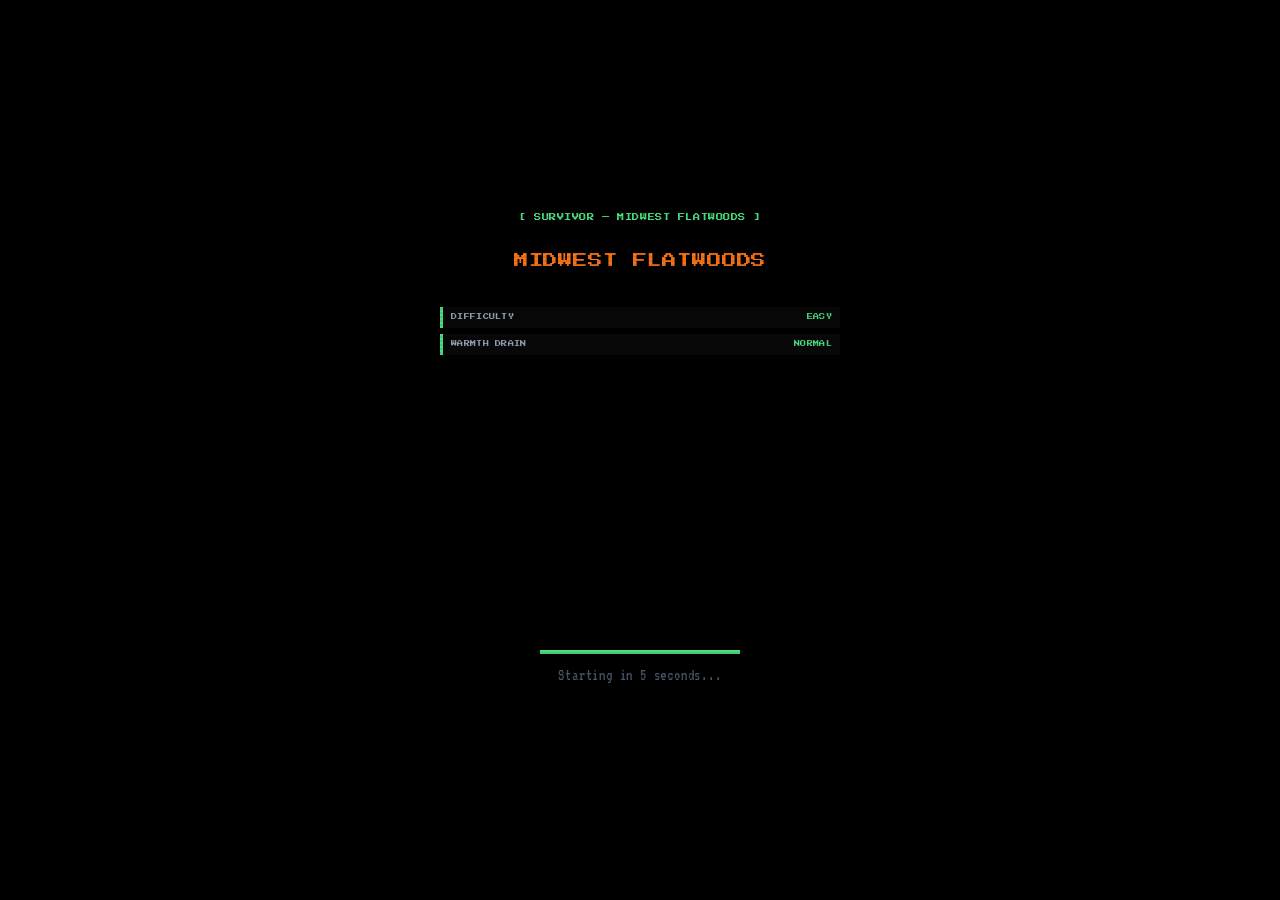
==== commit ddafa3f5: "Add biome intro cutscreen" ====
--- a/game.html
+++ b/game.html
@@ -667,6 +667,35 @@
       border-color: #222;
       cursor: not-allowed;
       box-shadow: none;
+    }
+
+    /* Recipe category sections */
+    .recipe-categories {
+      display: flex;
+      flex-direction: column;
+      gap: 1.5rem;
+    }
+
+    .recipe-category__header {
+      font-family: var(--font-pixel);
+      font-size: 0.38rem;
+      color: var(--pixel-orange);
+      letter-spacing: 0.08em;
+      padding: 0.25rem 0;
+      border-bottom: 1px solid rgba(74,222,128,0.2);
+      margin-bottom: 0.5rem;
+    }
+
+    .recipe-category .recipe-grid {
+      margin: 0;
+    }
+
+    .recipe-card__desc {
+      font-family: var(--font-terminal);
+      font-size: 0.95rem;
+      color: #475569;
+      line-height: 1.4;
+      font-style: italic;
     }
 
     /* ── DEATH SCREEN ───────────────────────────────────────── */
@@ -1930,24 +1959,89 @@
           <span class="inv-item__name">Mushroom</span>
           <span class="inv-item__count" id="inv-mushroom">x0</span>
         </div>
+        <div class="inv-item" data-item="jerky" title="Eat for +20 Hunger. Won't spoil.">
+          <span class="inv-item__icon" aria-hidden="true">🥩</span>
+          <span class="inv-item__name">Jerky</span>
+          <span class="inv-item__count" id="inv-jerky">×0</span>
+        </div>
+        <div class="inv-item" data-item="herbal-tea" title="Drink for +15 Thirst, +10 Health">
+          <span class="inv-item__icon" aria-hidden="true">🍵</span>
+          <span class="inv-item__name">Herbal Tea</span>
+          <span class="inv-item__count" id="inv-herbal-tea">×0</span>
+        </div>
       </div>
 
       <!-- Crafted -->
       <div id="inv-crafted" class="inv-pane" role="tabpanel" aria-labelledby="tab-crafted">
+        <div class="inv-item" data-item="purified-water" title="Safe to drink [+25 Thirst]">
+          <span class="inv-item__icon" aria-hidden="true">💧</span>
+          <span class="inv-item__name">Purified Water</span>
+          <span class="inv-item__count" id="inv-purified-water">×0</span>
+        </div>
         <div class="inv-item" data-item="fishing-rod" title="Unlocks the Fish action">
           <span class="inv-item__icon" aria-hidden="true">🎣</span>
           <span class="inv-item__name">Fishing Rod</span>
-          <span class="inv-item__count" id="inv-fishing-rod">x0</span>
+          <span class="inv-item__count" id="inv-fishing-rod">×0</span>
+        </div>
+        <div class="inv-item" data-item="pro-rod" title="Fish gives +2 extra. Replaces basic rod.">
+          <span class="inv-item__icon" aria-hidden="true">🎣</span>
+          <span class="inv-item__name">Pro Rod</span>
+          <span class="inv-item__count" id="inv-pro-rod">×0</span>
+        </div>
+        <div class="inv-item" data-item="improved-shelter" title="Reduces night warmth drain by 50%">
+          <span class="inv-item__icon" aria-hidden="true">🏕️</span>
+          <span class="inv-item__name">Impr. Shelter</span>
+          <span class="inv-item__count" id="inv-improved-shelter">×0</span>
+        </div>
+        <div class="inv-item" data-item="snare" title="Each morning: random food catch">
+          <span class="inv-item__icon" aria-hidden="true">🪤</span>
+          <span class="inv-item__name">Rope Snare</span>
+          <span class="inv-item__count" id="inv-snare">×0</span>
+        </div>
+        <div class="inv-item" data-item="torch" title="+15 Warmth at night when out of wood">
+          <span class="inv-item__icon" aria-hidden="true">🔦</span>
+          <span class="inv-item__name">Torch</span>
+          <span class="inv-item__count" id="inv-torch">×0</span>
+        </div>
+        <div class="inv-item" data-item="canteen" title="Fetch Water +1 extra. Auto-purifies 1 raw water/morning.">
+          <span class="inv-item__icon" aria-hidden="true">🫙</span>
+          <span class="inv-item__name">Canteen</span>
+          <span class="inv-item__count" id="inv-canteen">×0</span>
+        </div>
+        <div class="inv-item" data-item="sled" title="Gather Wood gives +2 extra per action">
+          <span class="inv-item__icon" aria-hidden="true">🛷</span>
+          <span class="inv-item__name">Sled</span>
+          <span class="inv-item__count" id="inv-sled">×0</span>
+        </div>
+        <div class="inv-item" data-item="axe" title="Gather Wood gives +3 extra per action">
+          <span class="inv-item__icon" aria-hidden="true">🪓</span>
+          <span class="inv-item__name">Axe</span>
+          <span class="inv-item__count" id="inv-axe">×0</span>
+        </div>
+        <div class="inv-item" data-item="fire-kit" title="Guarantees fire lights. Ignores rainforest penalty.">
+          <span class="inv-item__icon" aria-hidden="true">🔥</span>
+          <span class="inv-item__name">Fire Kit</span>
+          <span class="inv-item__count" id="inv-fire-kit">×0</span>
         </div>
         <div class="inv-item" data-item="bandage" title="Use via Eat action — restores +25 Health">
           <span class="inv-item__icon" aria-hidden="true">🩹</span>
           <span class="inv-item__name">Bandage</span>
-          <span class="inv-item__count" id="inv-bandage">x0</span>
-        </div>
-        <div class="inv-item" data-item="purified-water" title="Safe to drink [+25 Thirst]">
-          <span class="inv-item__icon" aria-hidden="true">🫙</span>
-          <span class="inv-item__name">Purified Water</span>
-          <span class="inv-item__count" id="inv-purified-water">x0</span>
+          <span class="inv-item__count" id="inv-bandage">×0</span>
+        </div>
+        <div class="inv-item" data-item="poultice" title="+15 Health. Cures sickness.">
+          <span class="inv-item__icon" aria-hidden="true">🌿</span>
+          <span class="inv-item__name">Poultice</span>
+          <span class="inv-item__count" id="inv-poultice">×0</span>
+        </div>
+        <div class="inv-item" data-item="antidote" title="+10 Health. Fully cures sickness.">
+          <span class="inv-item__icon" aria-hidden="true">⚗️</span>
+          <span class="inv-item__name">Antidote</span>
+          <span class="inv-item__count" id="inv-antidote">×0</span>
+        </div>
+        <div class="inv-item" data-item="splint" title="+30 Health.">
+          <span class="inv-item__icon" aria-hidden="true">🩼</span>
+          <span class="inv-item__name">Splint</span>
+          <span class="inv-item__count" id="inv-splint">×0</span>
         </div>
       </div>
 
@@ -1983,67 +2077,262 @@
       </button>
     </div>
 
-    <div class="recipe-grid">
-
-      <!-- Purified Water -->
-      <div class="recipe-card recipe-card--unavailable">
-        <p class="recipe-card__result">💧 PURIFIED WATER</p>
-        <p class="recipe-card__ingredients">
-          Raw Water x1 + Wood x1<br />
-          <span class="recipe-card__arrow">→</span>
-          <span class="recipe-card__output">Purified Water x2</span>
-        </p>
-        <button class="recipe-craft-btn" disabled aria-disabled="true">CRAFT</button>
+    <div class="recipe-categories">
+
+      <!-- ── Food & Cooking ───────────────────────────── -->
+      <div class="recipe-category">
+        <p class="recipe-category__header">🍖 FOOD &amp; COOKING</p>
+        <div class="recipe-grid">
+
+          <div class="recipe-card recipe-card--unavailable" data-recipe="cookFish">
+            <p class="recipe-card__result">🍳 COOKED FISH</p>
+            <p class="recipe-card__desc">Cook raw fish over a fire. Safe and filling.</p>
+            <p class="recipe-card__ingredients">
+              Raw Fish ×1 + Wood ×1<br />
+              <span class="recipe-card__arrow">→</span>
+              <span class="recipe-card__output">Cooked Fish ×1</span>
+            </p>
+            <button class="recipe-craft-btn" disabled aria-disabled="true">CRAFT</button>
+          </div>
+
+          <div class="recipe-card recipe-card--unavailable" data-recipe="purifiedWater">
+            <p class="recipe-card__result">💧 PURIFIED WATER</p>
+            <p class="recipe-card__desc">Boil raw water to make it safe to drink.</p>
+            <p class="recipe-card__ingredients">
+              Raw Water ×1 + Wood ×1<br />
+              <span class="recipe-card__arrow">→</span>
+              <span class="recipe-card__output">Purified Water ×2</span>
+            </p>
+            <button class="recipe-craft-btn" disabled aria-disabled="true">CRAFT</button>
+          </div>
+
+          <div class="recipe-card recipe-card--unavailable" data-recipe="herbalTea">
+            <p class="recipe-card__result">🍵 HERBAL TEA</p>
+            <p class="recipe-card__desc">Warm and restorative. Restores thirst and health.</p>
+            <p class="recipe-card__ingredients">
+              Berries ×2 + Raw Water ×1 + Wood ×1<br />
+              <span class="recipe-card__arrow">→</span>
+              <span class="recipe-card__output">Herbal Tea ×1</span>
+            </p>
+            <button class="recipe-craft-btn" disabled aria-disabled="true">CRAFT</button>
+          </div>
+
+          <div class="recipe-card recipe-card--unavailable" data-recipe="jerky">
+            <p class="recipe-card__result">🥩 JERKY</p>
+            <p class="recipe-card__desc">Dried preserved meat. Lasts forever.</p>
+            <p class="recipe-card__ingredients">
+              Cooked Fish ×2 + Cloth ×1<br />
+              <span class="recipe-card__arrow">→</span>
+              <span class="recipe-card__output">Jerky ×3</span>
+            </p>
+            <button class="recipe-craft-btn" disabled aria-disabled="true">CRAFT</button>
+          </div>
+
+        </div>
       </div>
 
-      <!-- Bandage -->
-      <div class="recipe-card recipe-card--unavailable">
-        <p class="recipe-card__result">🩹 BANDAGE</p>
-        <p class="recipe-card__ingredients">
-          Cloth x1 + Stick x1<br />
-          <span class="recipe-card__arrow">→</span>
-          <span class="recipe-card__output">Bandage x1</span>
-        </p>
-        <button class="recipe-craft-btn" disabled aria-disabled="true">CRAFT</button>
+      <!-- ── Survival Gear ─────────────────────────────── -->
+      <div class="recipe-category">
+        <p class="recipe-category__header">🛡️ SURVIVAL GEAR</p>
+        <div class="recipe-grid">
+
+          <div class="recipe-card recipe-card--unavailable" data-recipe="shelter">
+            <p class="recipe-card__result">🏕️ IMPROVED SHELTER</p>
+            <p class="recipe-card__desc">Reduces night warmth drain by 50%.</p>
+            <p class="recipe-card__ingredients">
+              Wood ×5 + Rope ×2<br />
+              <span class="recipe-card__arrow">→</span>
+              <span class="recipe-card__output">Improved Shelter</span>
+            </p>
+            <button class="recipe-craft-btn" disabled aria-disabled="true">CRAFT</button>
+          </div>
+
+          <div class="recipe-card recipe-card--unavailable" data-recipe="snare">
+            <p class="recipe-card__result">🪤 ROPE SNARE</p>
+            <p class="recipe-card__desc">Each morning: random food catch.</p>
+            <p class="recipe-card__ingredients">
+              Rope ×1 + Stick ×2<br />
+              <span class="recipe-card__arrow">→</span>
+              <span class="recipe-card__output">Rope Snare</span>
+            </p>
+            <button class="recipe-craft-btn" disabled aria-disabled="true">CRAFT</button>
+          </div>
+
+          <div class="recipe-card recipe-card--unavailable" data-recipe="twistedRope">
+            <p class="recipe-card__result">🪢 TWISTED ROPE</p>
+            <p class="recipe-card__desc">Braid vines together into usable rope.</p>
+            <p class="recipe-card__ingredients">
+              Vine ×3<br />
+              <span class="recipe-card__arrow">→</span>
+              <span class="recipe-card__output">Rope ×2</span>
+            </p>
+            <button class="recipe-craft-btn" disabled aria-disabled="true">CRAFT</button>
+          </div>
+
+          <div class="recipe-card recipe-card--unavailable" data-recipe="torch">
+            <p class="recipe-card__result">🔦 TORCH</p>
+            <p class="recipe-card__desc">+15 Warmth at night when out of wood.</p>
+            <p class="recipe-card__ingredients">
+              Stick ×1 + Cloth ×1 + Wood ×1<br />
+              <span class="recipe-card__arrow">→</span>
+              <span class="recipe-card__output">Torch ×2</span>
+            </p>
+            <button class="recipe-craft-btn" disabled aria-disabled="true">CRAFT</button>
+          </div>
+
+          <div class="recipe-card recipe-card--unavailable" data-recipe="canteen">
+            <p class="recipe-card__result">🫙 WATER CANTEEN</p>
+            <p class="recipe-card__desc">Fetch Water +1 extra. Auto-purifies 1 raw water each morning.</p>
+            <p class="recipe-card__ingredients">
+              Cloth ×2 + Vine ×1<br />
+              <span class="recipe-card__arrow">→</span>
+              <span class="recipe-card__output">Water Canteen</span>
+            </p>
+            <button class="recipe-craft-btn" disabled aria-disabled="true">CRAFT</button>
+          </div>
+
+          <div class="recipe-card recipe-card--unavailable" data-recipe="sled">
+            <p class="recipe-card__result">🛷 SLED</p>
+            <p class="recipe-card__desc">Gather Wood gives +2 extra per action.</p>
+            <p class="recipe-card__ingredients">
+              Wood ×4 + Rope ×2<br />
+              <span class="recipe-card__arrow">→</span>
+              <span class="recipe-card__output">Sled</span>
+            </p>
+            <button class="recipe-craft-btn" disabled aria-disabled="true">CRAFT</button>
+          </div>
+
+        </div>
       </div>
 
-      <!-- Fishing Rod -->
-      <div class="recipe-card recipe-card--unavailable">
-        <p class="recipe-card__result">🎣 FISHING ROD</p>
-        <p class="recipe-card__ingredients">
-          Stick x2 + Vine x1<br />
-          <span class="recipe-card__arrow">→</span>
-          <span class="recipe-card__output">Fishing Rod x1</span>
-        </p>
-        <button class="recipe-craft-btn" disabled aria-disabled="true">CRAFT</button>
+      <!-- ── Medicine ──────────────────────────────────── -->
+      <div class="recipe-category">
+        <p class="recipe-category__header">💊 MEDICINE</p>
+        <div class="recipe-grid">
+
+          <div class="recipe-card recipe-card--unavailable" data-recipe="bandage">
+            <p class="recipe-card__result">🩹 BANDAGE</p>
+            <p class="recipe-card__desc">Apply via Eat action to restore +25 Health.</p>
+            <p class="recipe-card__ingredients">
+              Cloth ×1 + Stick ×1<br />
+              <span class="recipe-card__arrow">→</span>
+              <span class="recipe-card__output">Bandage ×1</span>
+            </p>
+            <button class="recipe-craft-btn" disabled aria-disabled="true">CRAFT</button>
+          </div>
+
+          <div class="recipe-card recipe-card--unavailable" data-recipe="poultice">
+            <p class="recipe-card__result">🌿 HERBAL POULTICE</p>
+            <p class="recipe-card__desc">+15 Health. Cures sickness immediately.</p>
+            <p class="recipe-card__ingredients">
+              Berries ×1 + Cloth ×1<br />
+              <span class="recipe-card__arrow">→</span>
+              <span class="recipe-card__output">Herbal Poultice ×1</span>
+            </p>
+            <button class="recipe-craft-btn" disabled aria-disabled="true">CRAFT</button>
+          </div>
+
+          <div class="recipe-card recipe-card--unavailable" data-recipe="antidote">
+            <p class="recipe-card__result">⚗️ ANTIDOTE</p>
+            <p class="recipe-card__desc">Fully cures sickness. +10 Health.</p>
+            <p class="recipe-card__ingredients">
+              Mushroom ×2 + Raw Water ×1<br />
+              <span class="recipe-card__arrow">→</span>
+              <span class="recipe-card__output">Antidote ×1</span>
+            </p>
+            <button class="recipe-craft-btn" disabled aria-disabled="true">CRAFT</button>
+          </div>
+
+          <div class="recipe-card recipe-card--unavailable" data-recipe="splint">
+            <p class="recipe-card__result">🩼 SPLINT</p>
+            <p class="recipe-card__desc">+30 Health. Strong recovery item.</p>
+            <p class="recipe-card__ingredients">
+              Stick ×2 + Cloth ×2<br />
+              <span class="recipe-card__arrow">→</span>
+              <span class="recipe-card__output">Splint ×1</span>
+            </p>
+            <button class="recipe-craft-btn" disabled aria-disabled="true">CRAFT</button>
+          </div>
+
+        </div>
       </div>
 
-      <!-- Improved Shelter -->
-      <div class="recipe-card recipe-card--unavailable">
-        <p class="recipe-card__result">🏕️ IMPROVED SHELTER</p>
-        <p class="recipe-card__ingredients">
-          Wood x5 + Rope x2<br />
-          <span class="recipe-card__arrow">→</span>
-          <span class="recipe-card__output">Improved Shelter</span>
-        </p>
-        <button class="recipe-craft-btn" disabled aria-disabled="true">CRAFT</button>
+      <!-- ── Tools ─────────────────────────────────────── -->
+      <div class="recipe-category">
+        <p class="recipe-category__header">🔧 TOOLS</p>
+        <div class="recipe-grid">
+
+          <div class="recipe-card recipe-card--unavailable" data-recipe="fishingRod">
+            <p class="recipe-card__result">🎣 FISHING ROD</p>
+            <p class="recipe-card__desc">Unlocks the Fish action.</p>
+            <p class="recipe-card__ingredients">
+              Stick ×2 + Vine ×1<br />
+              <span class="recipe-card__arrow">→</span>
+              <span class="recipe-card__output">Fishing Rod</span>
+            </p>
+            <button class="recipe-craft-btn" disabled aria-disabled="true">CRAFT</button>
+          </div>
+
+          <div class="recipe-card recipe-card--unavailable" data-recipe="proRod">
+            <p class="recipe-card__result">🎣 PRO FISHING ROD</p>
+            <p class="recipe-card__desc">Fish gives +2 extra per action. Replaces basic rod.</p>
+            <p class="recipe-card__ingredients">
+              Fishing Rod + Vine ×2 + Stone ×1<br />
+              <span class="recipe-card__arrow">→</span>
+              <span class="recipe-card__output">Pro Fishing Rod</span>
+            </p>
+            <button class="recipe-craft-btn" disabled aria-disabled="true">CRAFT</button>
+          </div>
+
+          <div class="recipe-card recipe-card--unavailable" data-recipe="fireKit">
+            <p class="recipe-card__result">🔥 FIRE STARTER KIT</p>
+            <p class="recipe-card__desc">Guarantees fire lights. Ignores rainforest penalty.</p>
+            <p class="recipe-card__ingredients">
+              Stone ×2 + Cloth ×1<br />
+              <span class="recipe-card__arrow">→</span>
+              <span class="recipe-card__output">Fire Starter Kit</span>
+            </p>
+            <button class="recipe-craft-btn" disabled aria-disabled="true">CRAFT</button>
+          </div>
+
+          <div class="recipe-card recipe-card--unavailable" data-recipe="axe">
+            <p class="recipe-card__result">🪓 UPGRADED AXE</p>
+            <p class="recipe-card__desc">Gather Wood gives +3 extra wood per action.</p>
+            <p class="recipe-card__ingredients">
+              Stone ×2 + Stick ×2 + Vine ×1<br />
+              <span class="recipe-card__arrow">→</span>
+              <span class="recipe-card__output">Upgraded Axe</span>
+            </p>
+            <button class="recipe-craft-btn" disabled aria-disabled="true">CRAFT</button>
+          </div>
+
+        </div>
       </div>
 
-      <!-- Signal Fire — WIN CONDITION, full width -->
-      <div class="recipe-card recipe-card--signal-fire recipe-card--unavailable"
-           style="grid-column: 1 / -1;">
-        <p class="recipe-card__result">🔥 SIGNAL FIRE — WIN CONDITION</p>
-        <p class="recipe-card__ingredients">
-          Wood x8 + Cloth x3 + Stone x2<br />
-          <span class="recipe-card__arrow">→</span>
-          <span class="recipe-card__output" style="color:var(--pixel-yellow)">
-            🔥 Signal Fire — triggers rescue
-          </span>
-        </p>
-        <button class="recipe-craft-btn" disabled aria-disabled="true">CRAFT &amp; LIGHT</button>
+      <!-- ── Special ──────────────────────────────────── -->
+      <div class="recipe-category">
+        <p class="recipe-category__header">🏆 SPECIAL</p>
+        <div class="recipe-grid">
+
+          <div class="recipe-card recipe-card--signal-fire recipe-card--unavailable"
+               data-recipe="signalFire"
+               style="grid-column: 1 / -1;">
+            <p class="recipe-card__result">🔥 SIGNAL FIRE — WIN CONDITION</p>
+            <p class="recipe-card__desc">Build the Signal Fire. Triggers rescue. THIS IS HOW YOU WIN.</p>
+            <p class="recipe-card__ingredients">
+              Wood ×8 + Cloth ×3 + Stone ×2<br />
+              <span class="recipe-card__arrow">→</span>
+              <span class="recipe-card__output" style="color:var(--pixel-yellow)">
+                🔥 Signal Fire — triggers rescue
+              </span>
+            </p>
+            <button class="recipe-craft-btn" disabled aria-disabled="true">CRAFT &amp; LIGHT</button>
+          </div>
+
+        </div>
       </div>
 
-    </div><!-- /.recipe-grid -->
+    </div><!-- /.recipe-categories -->
   </div><!-- /.modal-box -->
 
 </div><!-- /#craft-modal -->
@@ -2209,5 +2498,96 @@
 </script>
 
 <script src="script.js"></script>
+
+<!-- ═══════════════════════════════════════════════════════════
+     BIOME INTRO CUTSCREEN
+     ═══════════════════════════════════════════════════════════ -->
+<div id="intro-overlay" style="
+  position: fixed;
+  inset: 0;
+  background: #000;
+  z-index: 9999;
+  display: flex;
+  flex-direction: column;
+  align-items: center;
+  justify-content: center;
+  padding: 2rem;
+  text-align: center;
+">
+  <p id="intro-survivor" style="
+    font-family: 'Press Start 2P', monospace;
+    font-size: 0.45rem;
+    color: #4ade80;
+    letter-spacing: 0.08em;
+    line-height: 2;
+    margin-bottom: 1.5rem;
+    opacity: 0;
+    transition: opacity 0.8s ease;
+  "></p>
+
+  <p id="intro-biome-name" style="
+    font-family: 'Press Start 2P', monospace;
+    font-size: 0.9rem;
+    color: #f97316;
+    letter-spacing: 0.06em;
+    line-height: 1.8;
+    margin-bottom: 2rem;
+    opacity: 0;
+    transition: opacity 0.8s ease;
+    text-shadow: 3px 3px 0 #000;
+  "></p>
+
+  <div id="intro-stats" style="
+    display: flex;
+    flex-direction: column;
+    gap: 0.4rem;
+    margin-bottom: 2rem;
+    width: 100%;
+    max-width: 400px;
+  "></div>
+
+  <div id="intro-divider" style="
+    width: 80%;
+    max-width: 400px;
+    height: 2px;
+    background: #4ade80;
+    margin-bottom: 1.5rem;
+    opacity: 0;
+    transition: opacity 0.8s ease;
+    box-shadow: 0 0 8px #4ade80;
+  "></div>
+
+  <div id="intro-flavor" style="
+    display: flex;
+    flex-direction: column;
+    gap: 0.6rem;
+    margin-bottom: 2.5rem;
+    max-width: 480px;
+  "></div>
+
+  <div style="
+    width: 200px;
+    height: 4px;
+    background: #1a1a2e;
+    border: 1px solid #4ade80;
+    overflow: hidden;
+  ">
+    <div id="intro-progress-bar" style="
+      height: 100%;
+      width: 0%;
+      background: #4ade80;
+      transition: width 5s linear;
+    "></div>
+  </div>
+
+  <p style="
+    font-family: 'VT323', monospace;
+    font-size: 1rem;
+    color: #475569;
+    margin-top: 0.5rem;
+    letter-spacing: 0.05em;
+  ">Starting in 5 seconds...</p>
+</div>
+
 </body>
 </html>
--- a/styles.css
+++ b/styles.css
@@ -291,16 +291,35 @@
   line-height: 2;
 }
 
-/* ── ASCII Art ─────────────────────────────────────────────── */
-.ascii-art {
-  font-family: var(--font-terminal);
-  font-size: 1.5rem;
-  line-height: 1.15;
-  color: var(--pixel-orange);
-  text-shadow: 0 0 10px rgba(249, 115, 22, 0.55);
-  margin-bottom: 1.4rem;
-  user-select: none;
-  letter-spacing: 0.05em;
+/* ── Hero Campfire ──────────────────────────────────────────── */
+.hero-campfire {
+  position: relative;
+  display: flex;
+  align-items: center;
+  justify-content: center;
+  margin: 1.5rem auto 0.5rem;
+  width: 96px;
+  height: 112px;
+}
+
+.hero-campfire__glow {
+  position: absolute;
+  inset: 0;
+  border-radius: 0;
+  background: radial-gradient(
+    ellipse at 50% 85%,
+    rgba(249, 115, 22, 0.35) 0%,
+    rgba(251, 191, 36, 0.15) 40%,
+    transparent 70%
+  );
+  animation: hero-glow-pulse 1.2s ease-in-out infinite alternate;
+  pointer-events: none;
+  z-index: -1;
+}
+
+@keyframes hero-glow-pulse {
+  from { opacity: 0.6; transform: scaleX(1); }
+  to   { opacity: 1;   transform: scaleX(1.15); }
 }
 
 /* ── Hero Title ────────────────────────────────────────────── */
@@ -545,9 +564,7 @@
     font-size: 0.55rem;
   }
 
-  .ascii-art {
-    font-size: 1.1rem;
-  }
+
 }
 
 @media (min-width: 641px) and (max-width: 1024px) {
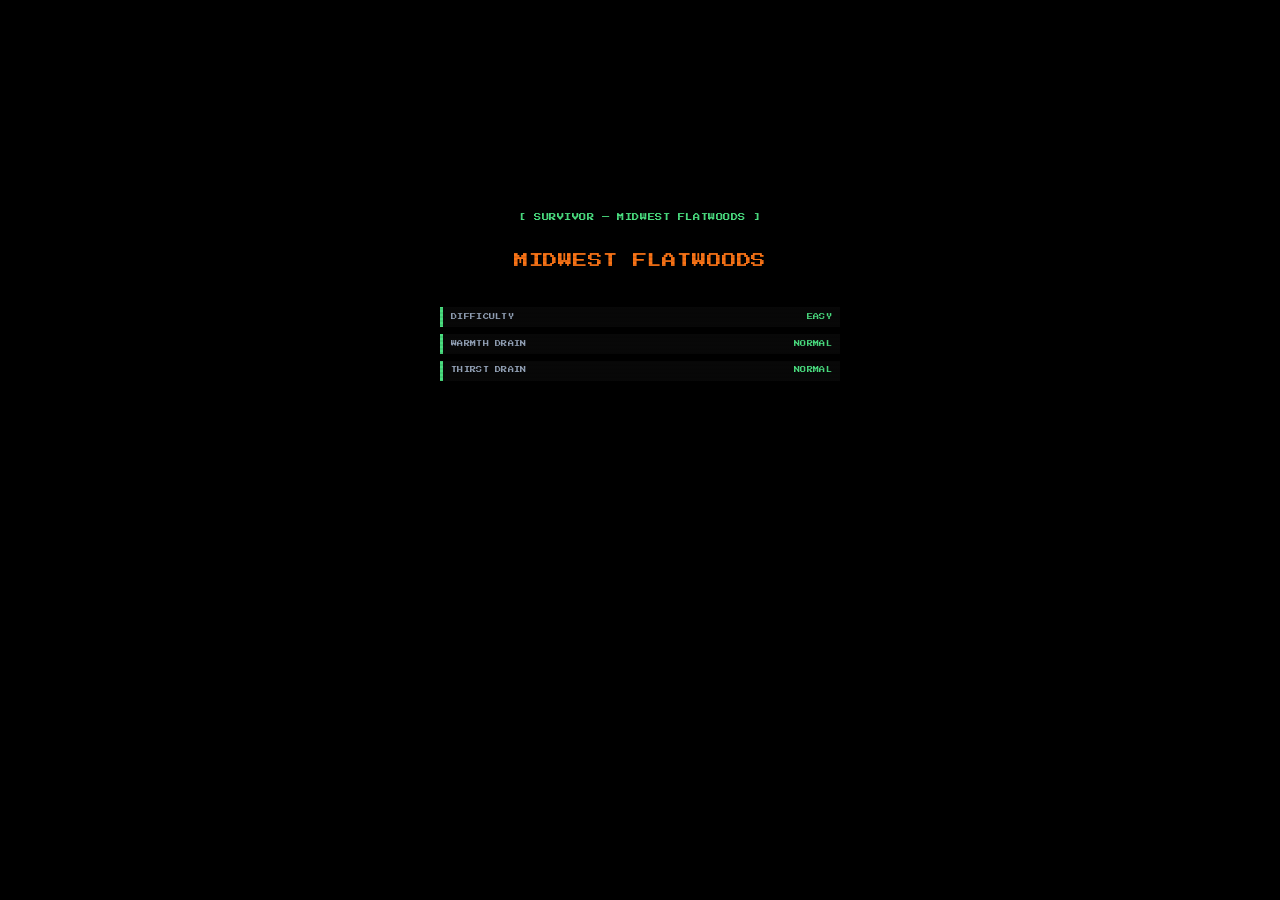
==== commit dc7410a1: "Replace intro auto-advance with Continue button" ====
--- a/game.html
+++ b/game.html
@@ -2565,28 +2565,20 @@
     max-width: 480px;
   "></div>
 
-  <div style="
-    width: 200px;
-    height: 4px;
-    background: #1a1a2e;
-    border: 1px solid #4ade80;
-    overflow: hidden;
-  ">
-    <div id="intro-progress-bar" style="
-      height: 100%;
-      width: 0%;
-      background: #4ade80;
-      transition: width 5s linear;
-    "></div>
-  </div>
-
-  <p style="
-    font-family: 'VT323', monospace;
-    font-size: 1rem;
-    color: #475569;
-    margin-top: 0.5rem;
-    letter-spacing: 0.05em;
-  ">Starting in 5 seconds...</p>
+  <button id="intro-continue-btn" style="
+    font-family: 'Press Start 2P', monospace;
+    font-size: 0.42rem;
+    background: #4ade80;
+    color: #000;
+    border: 2px solid #000;
+    padding: 0.75rem 1.5rem;
+    cursor: pointer;
+    box-shadow: 3px 3px 0 #000;
+    letter-spacing: 0.06em;
+    line-height: 1.8;
+    opacity: 0;
+    transition: opacity 0.6s ease;
+  ">[ BEGIN ]</button>
 </div>
 
 </body>
